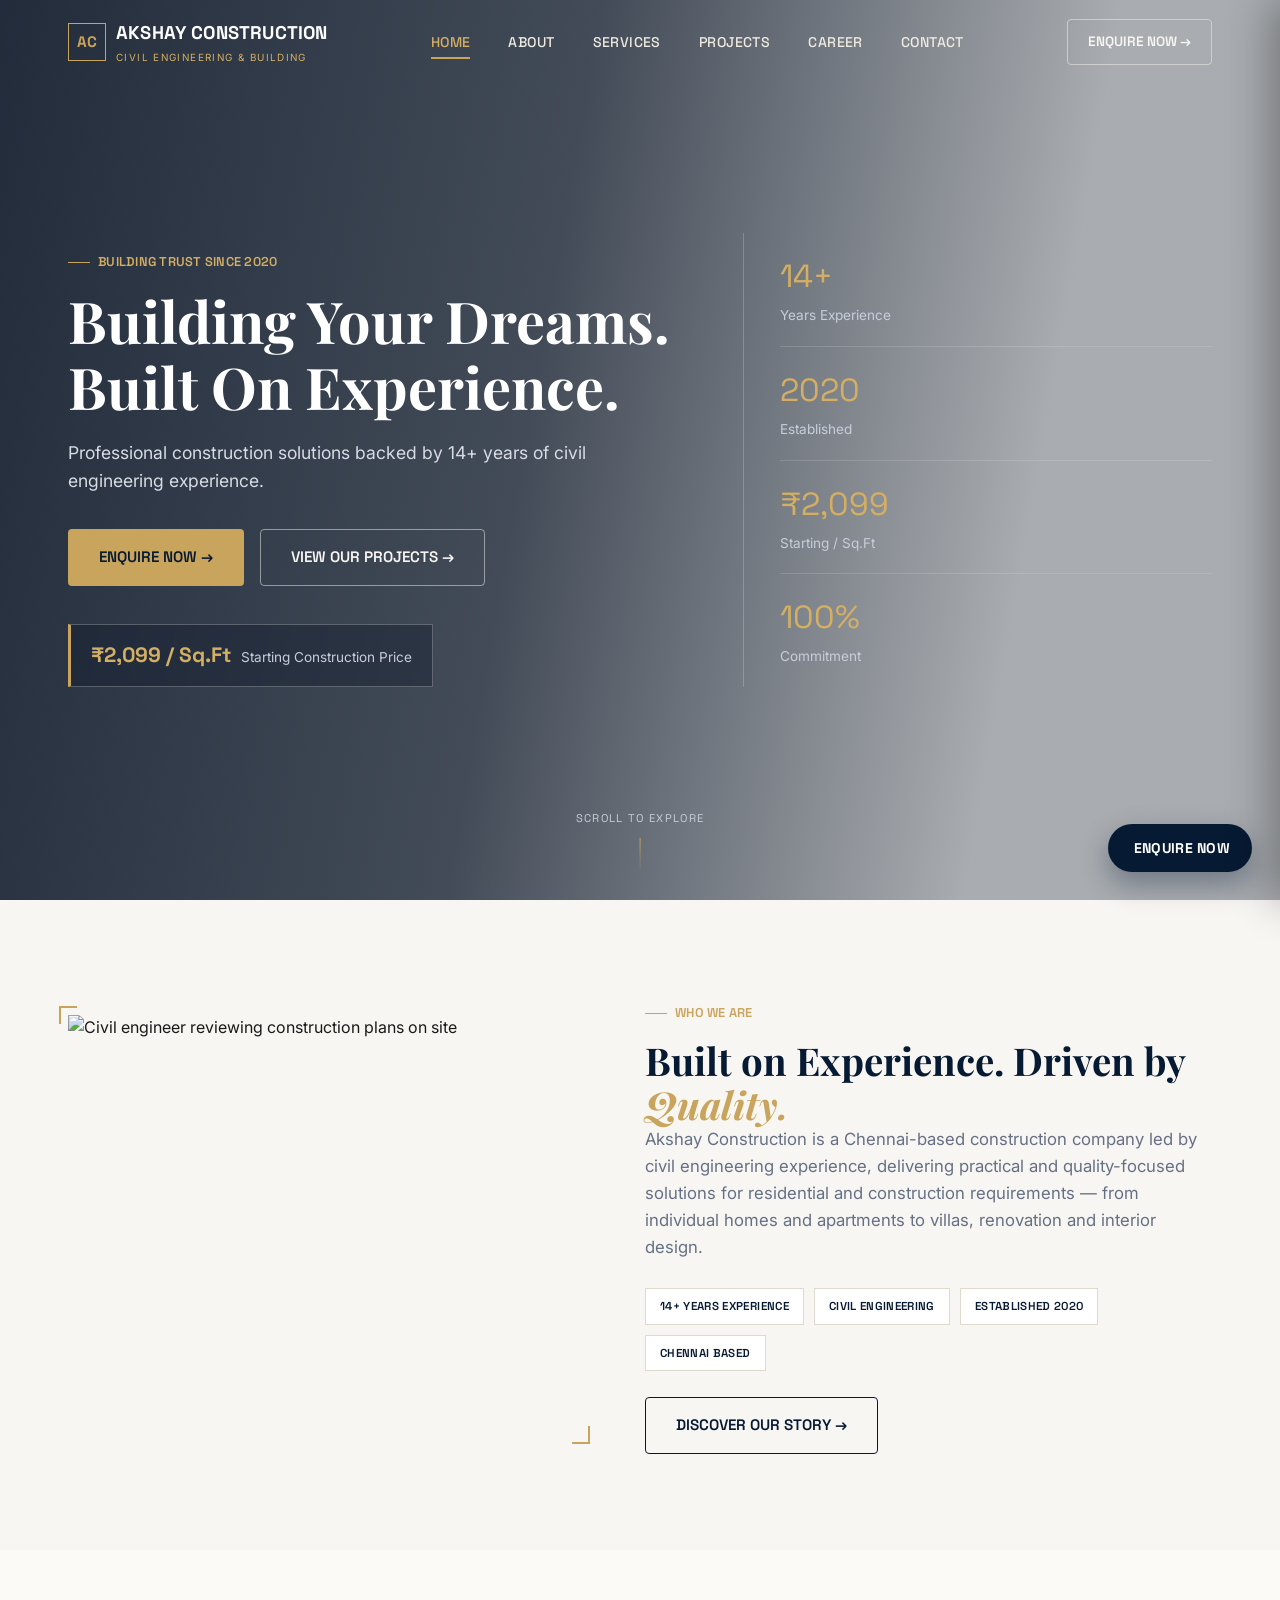
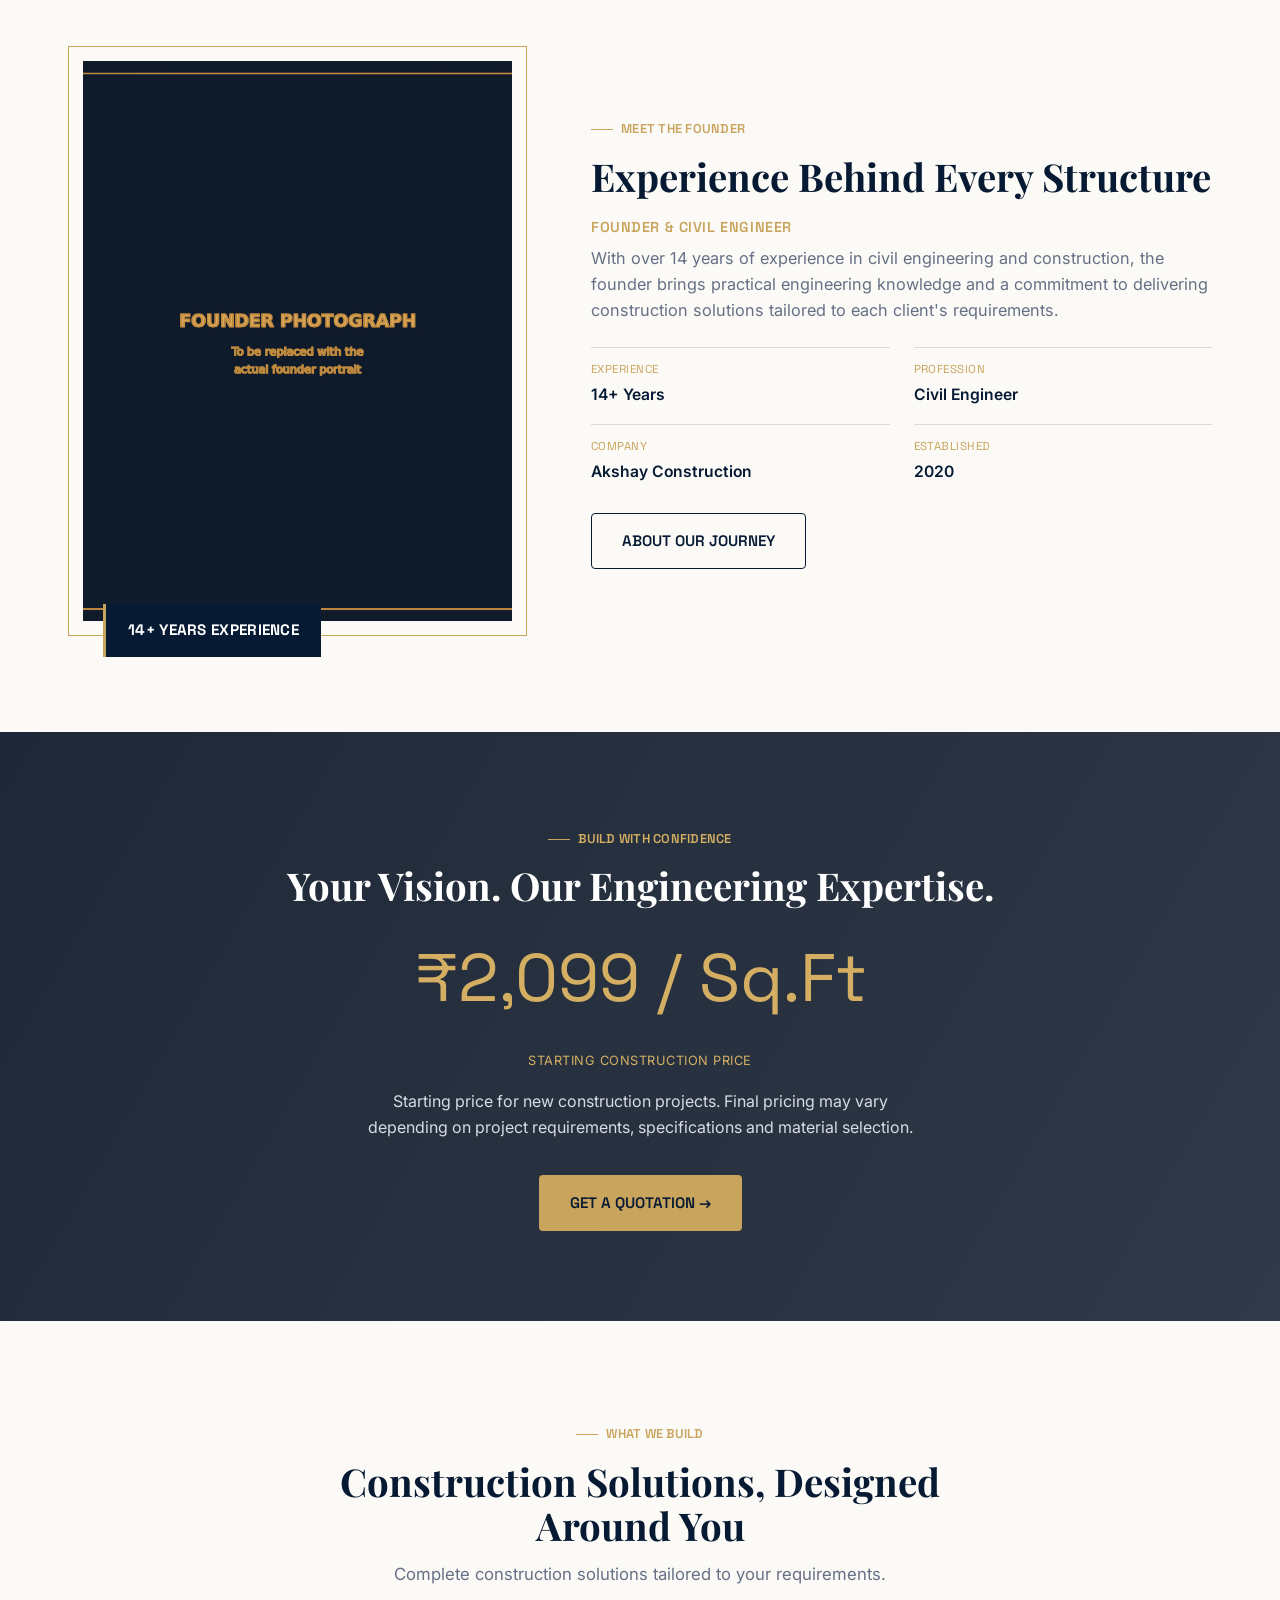
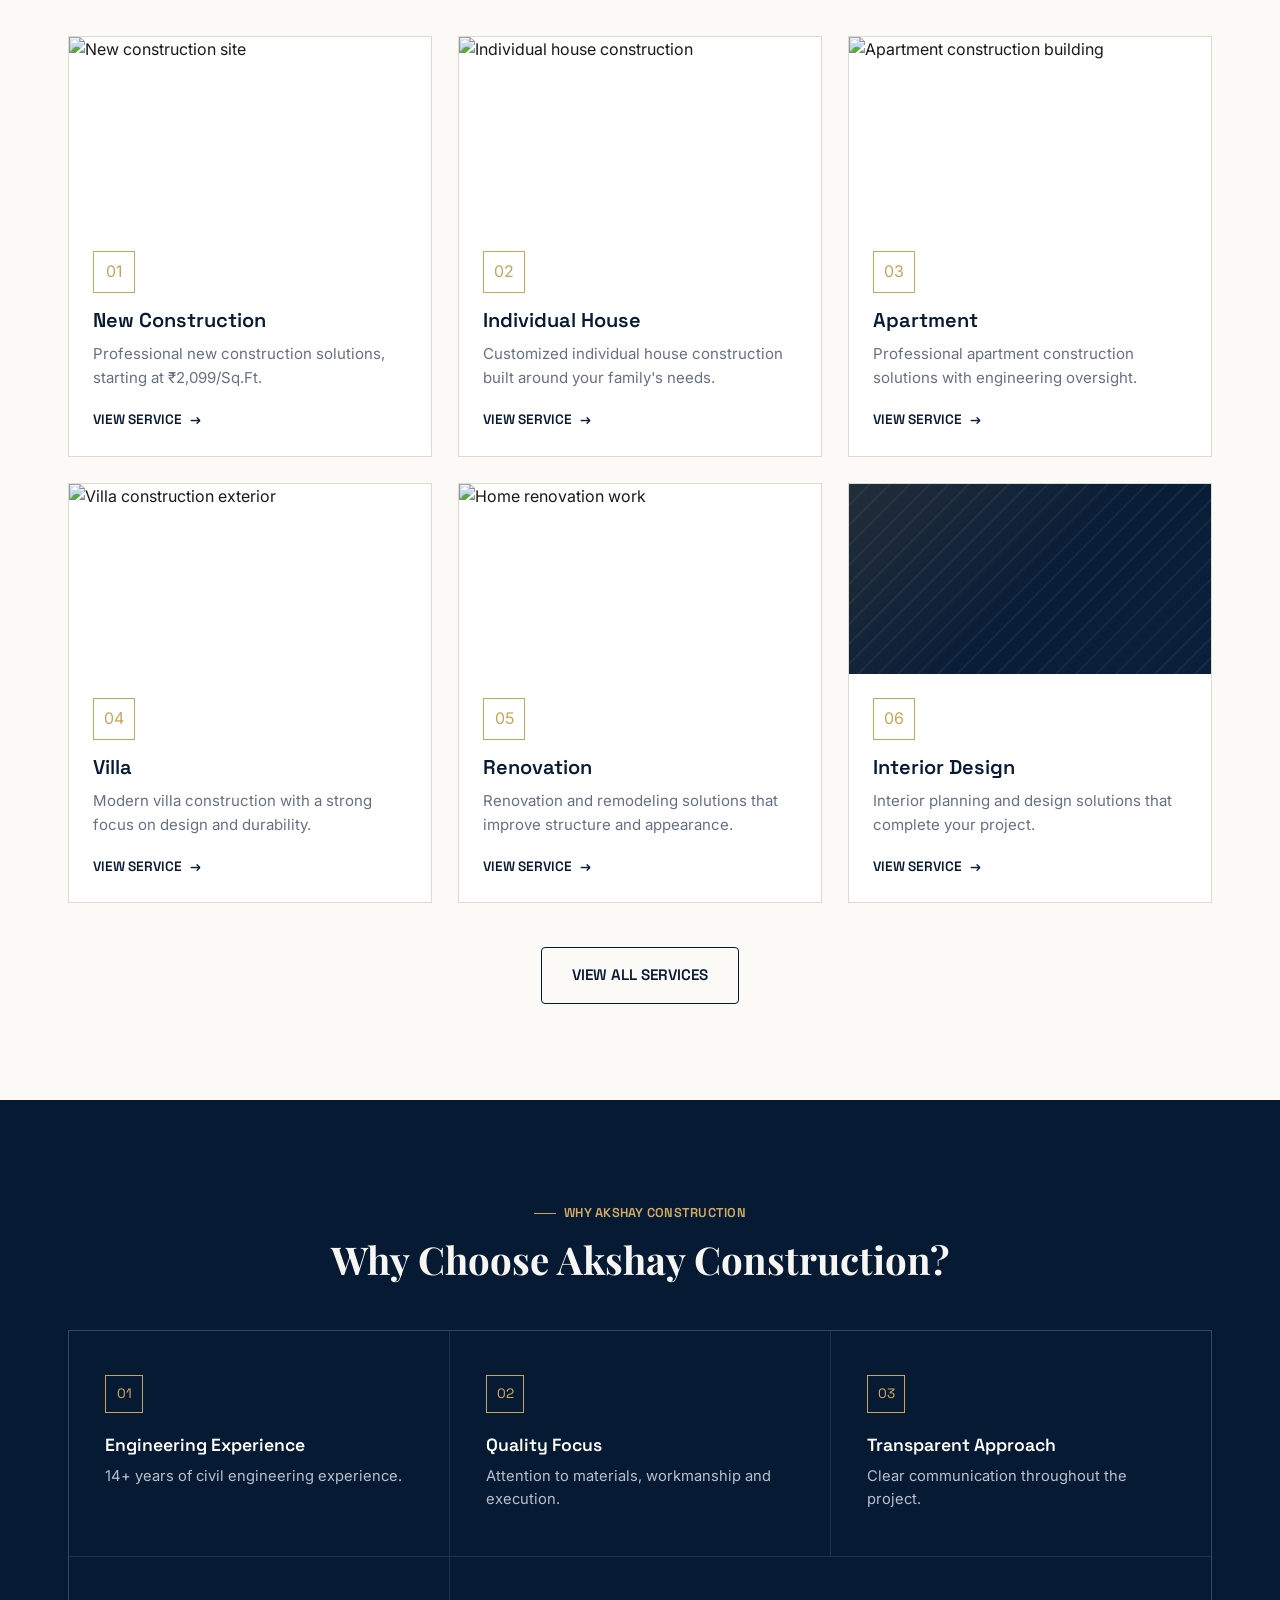
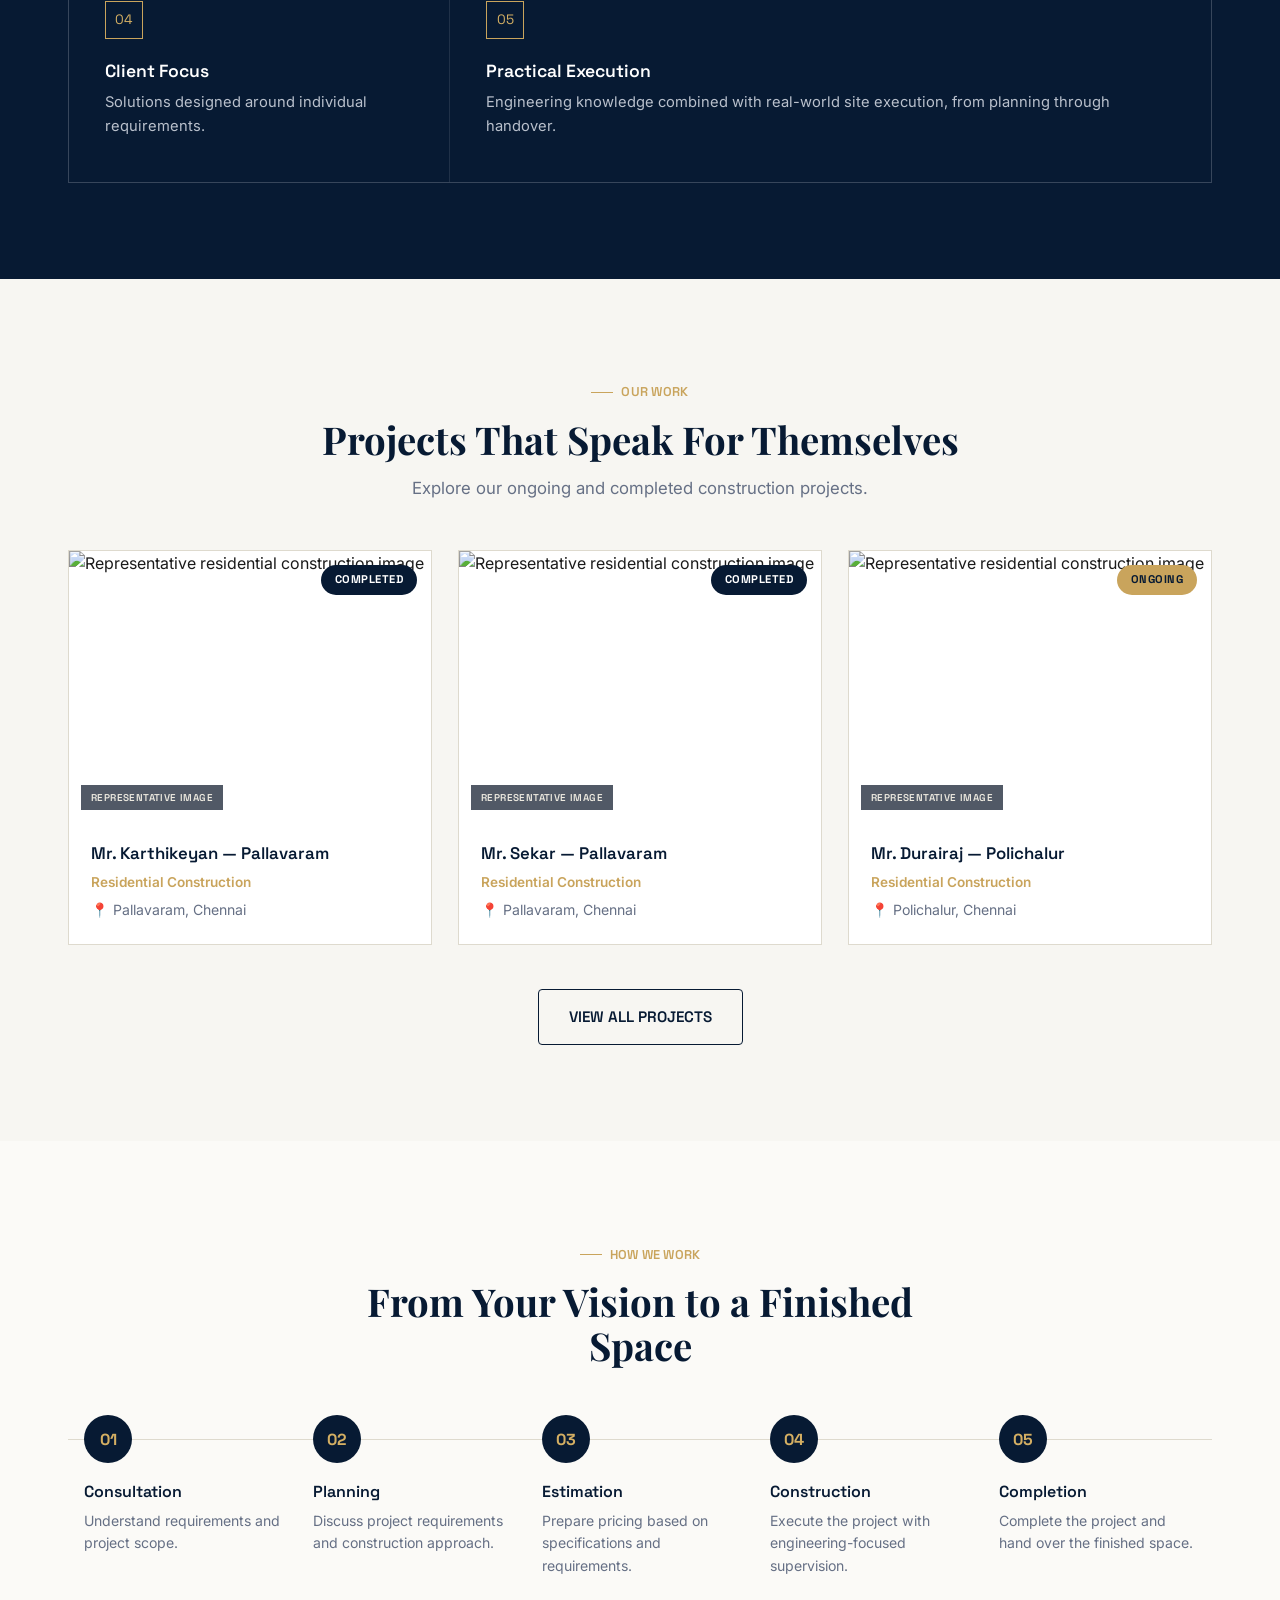
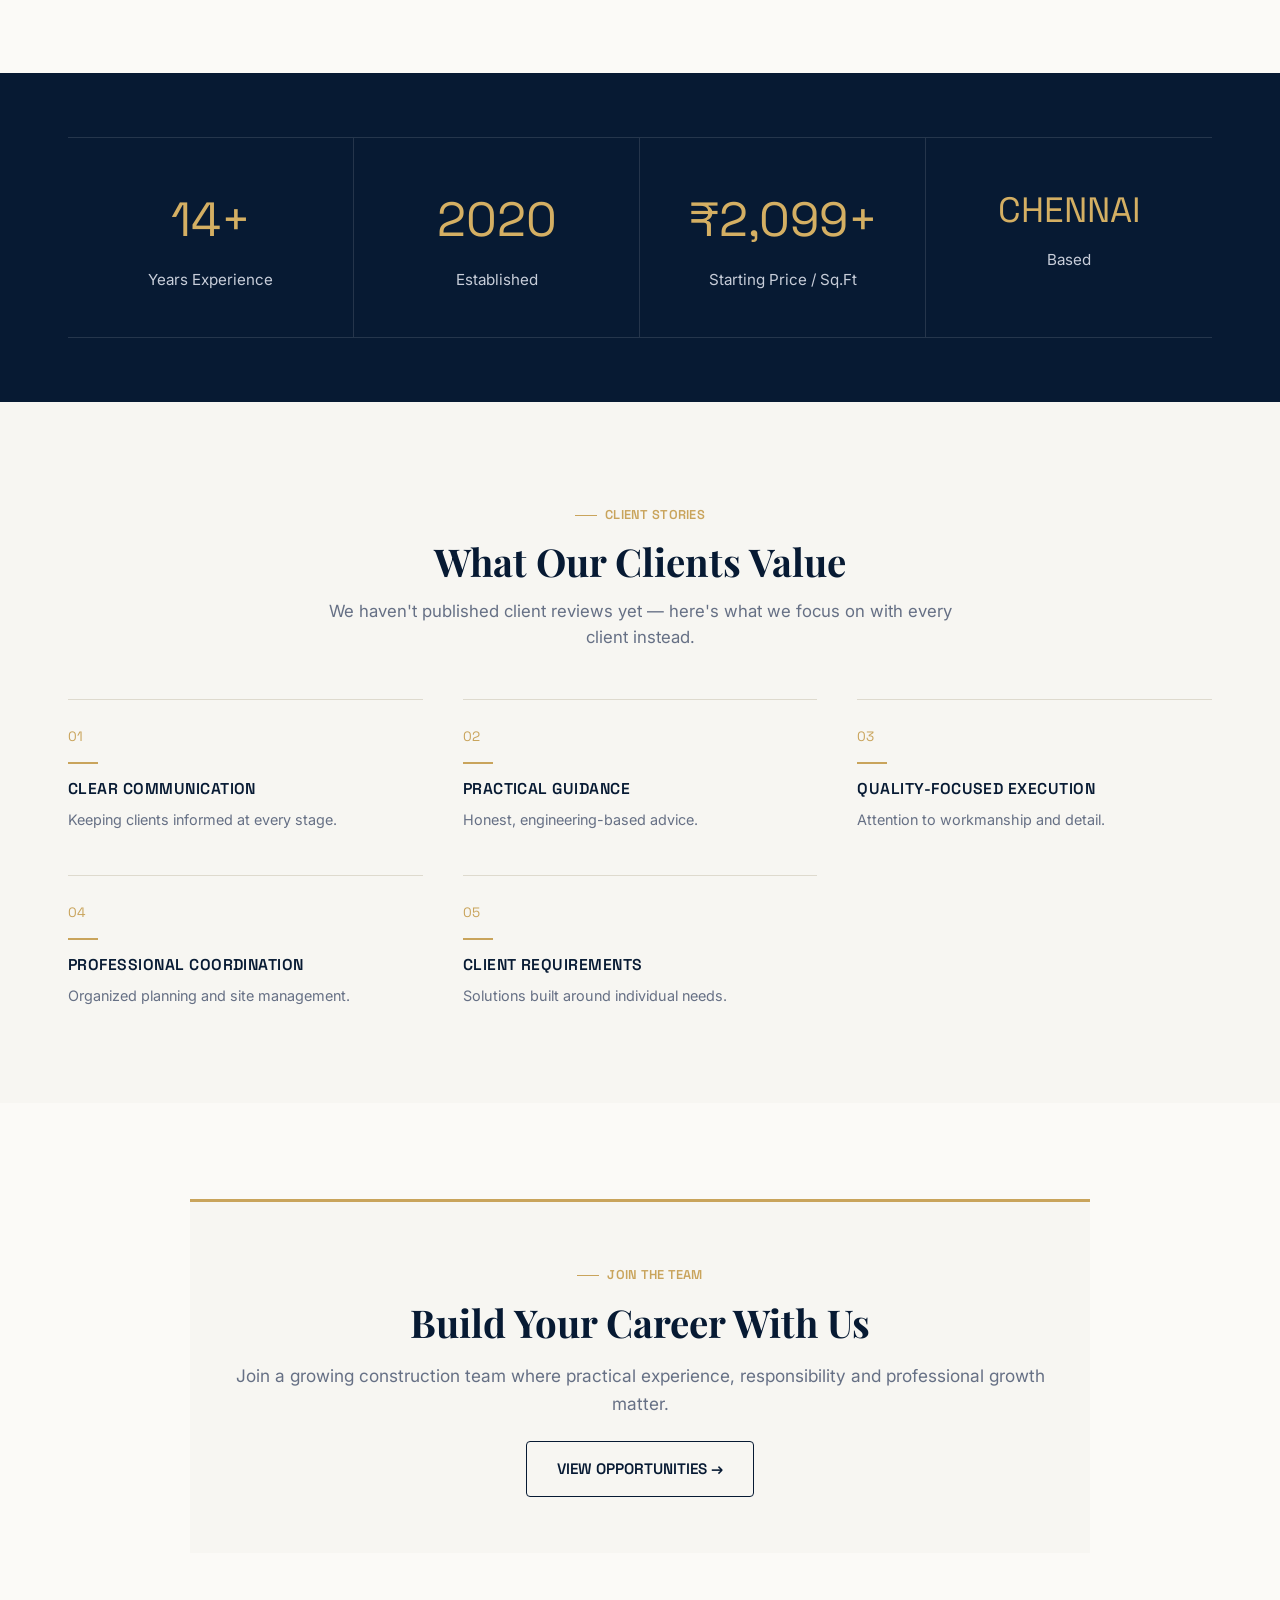
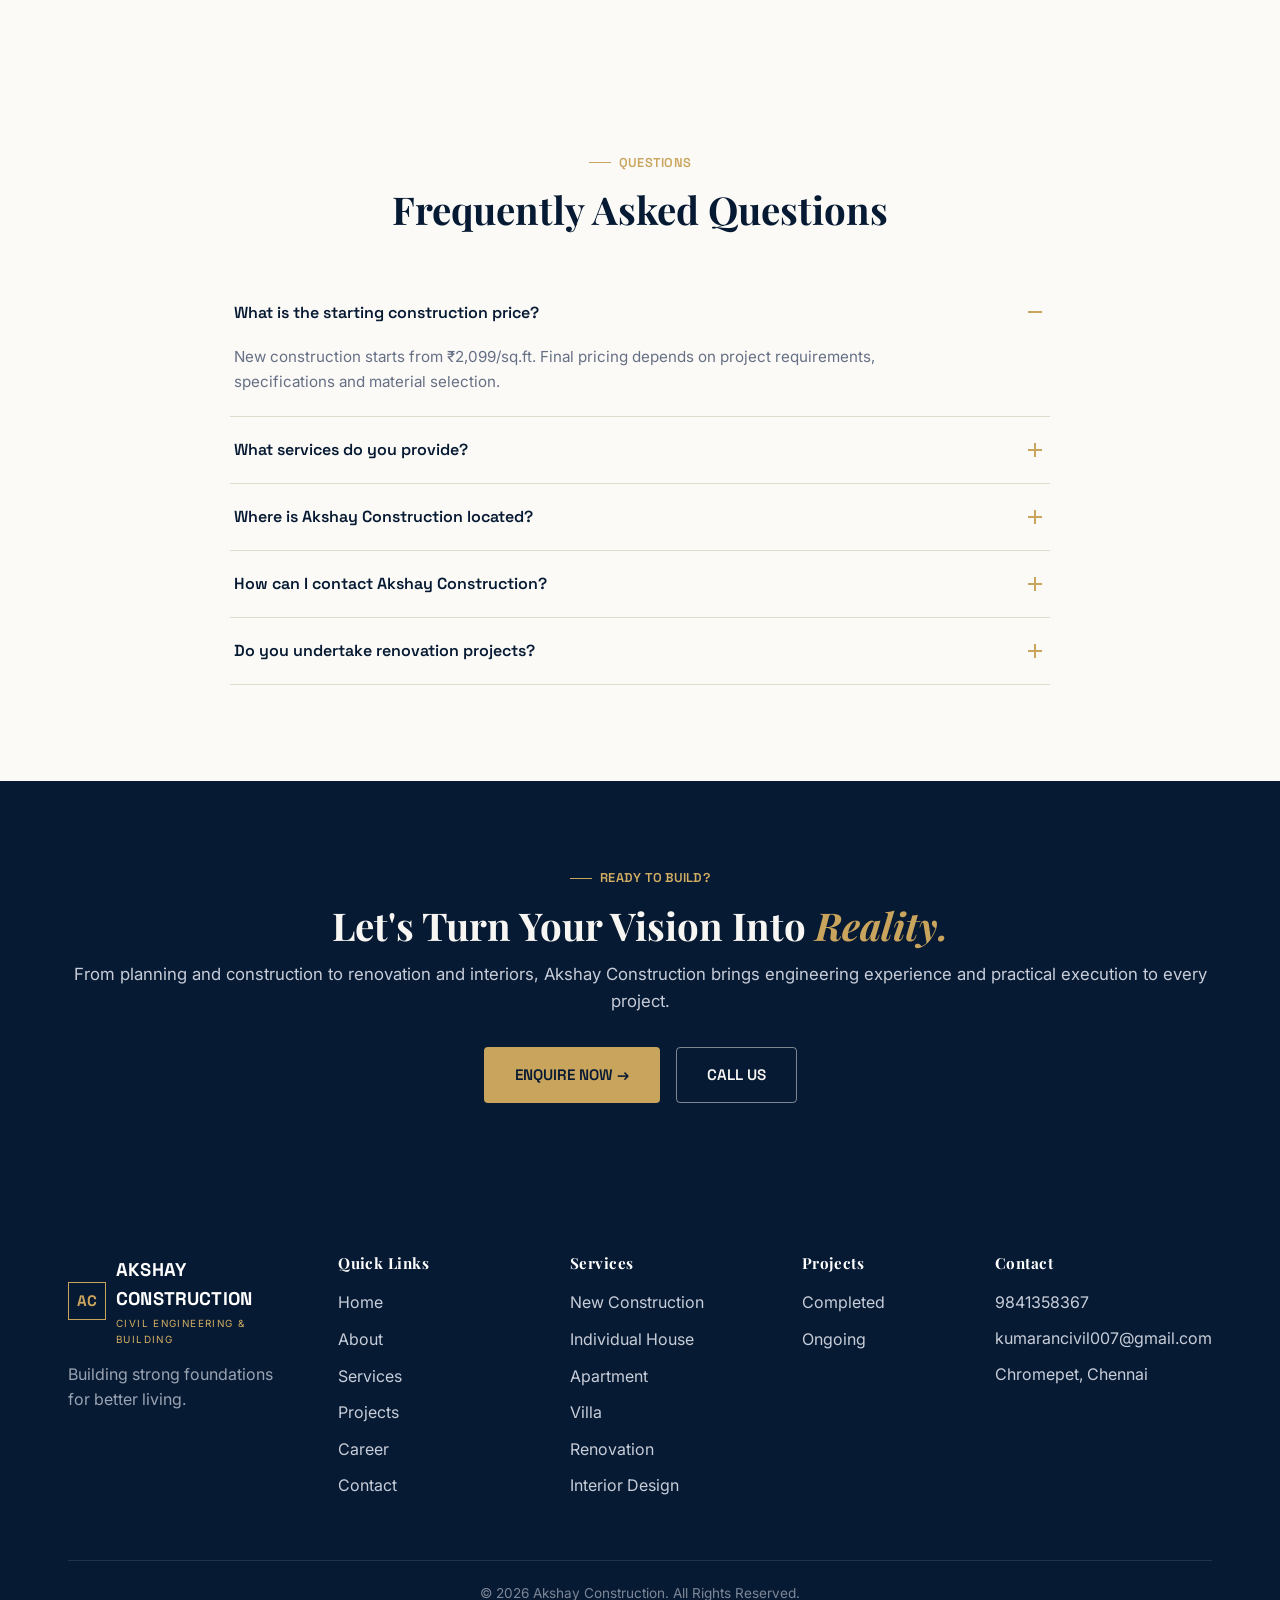
==== index.html @ 4ea500bb "Update fixed website" ====
<!DOCTYPE html>
<html lang="en">
<head>
<meta charset="UTF-8">
<meta name="viewport" content="width=device-width, initial-scale=1.0">
<title>Akshay Construction | House Construction &amp; Civil Contractor in Chennai</title>
<meta name="description" content="Akshay Construction is a Chennai-based civil construction company offering new construction, individual houses, apartments, villas, renovation and interior design services with 14+ years of civil engineering experience.">
<link rel="canonical" href="https://www.akshayconstruction.in/">

<meta property="og:type" content="website">
<meta property="og:title" content="Akshay Construction | House Construction & Civil Contractor in Chennai">
<meta property="og:description" content="Chennai-based civil construction company with 14+ years of civil engineering experience. New construction, renovation, villas, apartments &amp; interior design.">
<meta property="og:image" content="assets/images/home/hero.jpg">
<meta property="og:url" content="https://www.akshayconstruction.in/">
<meta name="twitter:card" content="summary_large_image">
<meta name="twitter:title" content="Akshay Construction | Civil Contractor in Chennai">
<meta name="twitter:description" content="New construction, individual houses, apartments, villas, renovation &amp; interior design in Chennai. 14+ years of civil engineering experience.">

<link rel="icon" href="data:,">
<link rel="stylesheet" href="css/global.css">
<link rel="stylesheet" href="css/home.css">

<script type="application/ld+json">
{
  "@context": "https://schema.org",
  "@type": "GeneralContractor",
  "name": "Akshay Construction",
  "image": "assets/images/home/hero.jpg",
  "telephone": "+919841358367",
  "email": "kumarancivil007@gmail.com",
  "foundingDate": "2020",
  "address": {
    "@type": "PostalAddress",
    "streetAddress": "No. 7/18, Periyar Nagar 2nd Cross Street A, Kumarapuram",
    "addressLocality": "Chromepet, Chennai",
    "postalCode": "600044",
    "addressRegion": "Tamil Nadu",
    "addressCountry": "IN"
  },
  "areaServed": "Chennai, Tamil Nadu",
  "priceRange": "₹2,099/Sq.Ft onwards"
}
</script>
<script type="application/ld+json">
{
  "@context": "https://schema.org",
  "@type": "FAQPage",
  "mainEntity": [
    {"@type":"Question","name":"What is the starting construction price?","acceptedAnswer":{"@type":"Answer","text":"New construction starts from ₹2,099/sq.ft. Final pricing depends on project requirements, specifications and material selection."}},
    {"@type":"Question","name":"What services do you provide?","acceptedAnswer":{"@type":"Answer","text":"New construction, individual house construction, apartment construction, villa construction, renovation and interior design."}},
    {"@type":"Question","name":"Where is Akshay Construction located?","acceptedAnswer":{"@type":"Answer","text":"Akshay Construction is based in Kumarapuram, Chromepet, Chennai."}},
    {"@type":"Question","name":"How can I contact Akshay Construction?","acceptedAnswer":{"@type":"Answer","text":"You can call 9841358367, email kumarancivil007@gmail.com or contact the company through WhatsApp."}},
    {"@type":"Question","name":"Do you undertake renovation projects?","acceptedAnswer":{"@type":"Answer","text":"Yes. Renovation is one of the company's listed services."}}
  ]
}
</script>
</head>
<body class="page-home">

<!-- ================= NAVBAR ================= -->
<header class="navbar">
  <div class="container">
    <a href="index.html" class="brand">
      <span class="brand-mark">AC</span>
      <span>AKSHAY CONSTRUCTION<small>CIVIL ENGINEERING &amp; BUILDING</small></span>
    </a>
    <nav class="nav-links">
      <a href="index.html" class="active">HOME</a>
      <a href="about.html">ABOUT</a>
      <a href="services.html">SERVICES</a>
      <a href="projects.html">PROJECTS</a>
      <a href="career.html">CAREER</a>
      <a href="contact.html">CONTACT</a>
    </nav>
    <div class="nav-cta">
      <a href="contact.html" class="btn btn--outline-light btn--sm">ENQUIRE NOW &rarr;</a>
      <button class="hamburger" aria-label="Open menu"><span></span><span></span><span></span></button>
    </div>
  </div>
</header>

<div class="drawer-overlay"></div>
<aside class="mobile-drawer">
  <button class="drawer-close" aria-label="Close menu">&times;</button>
  <a href="index.html">HOME</a>
  <a href="about.html">ABOUT</a>
  <a href="services.html">SERVICES</a>
  <a href="projects.html">PROJECTS</a>
  <a href="career.html">CAREER</a>
  <a href="contact.html">CONTACT</a>
  <a href="tel:9841358367" class="btn btn--outline-light btn--block drawer-cta">CALL NOW</a>
  <a href="https://wa.me/919841358367?text=Hello%20Akshay%20Construction%2C%20I%20am%20interested%20in%20your%20construction%20services.%20I%20would%20like%20to%20know%20more%20about%20your%20services%20and%20quotation." class="btn btn--whatsapp btn--block" style="margin-top:10px;">WHATSAPP US</a>
</aside>

<!-- ================= HERO ================= -->
<section class="hero">
  <div class="container hero-grid">
    <div class="hero-copy">
      <span class="tag on-dark">BUILDING TRUST SINCE 2020</span>
      <h1>Building Your Dreams.<br>Built On Experience.</h1>
      <p class="lede">Professional construction solutions backed by 14+ years of civil engineering experience.</p>
      <div class="btn-row">
        <a href="contact.html" class="btn btn--gold">ENQUIRE NOW &rarr;</a>
        <a href="projects.html" class="btn btn--outline-light">VIEW OUR PROJECTS &rarr;</a>
      </div>
      <div class="hero-price">
        <strong>₹2,099 / Sq.Ft</strong>
        <span>Starting Construction Price</span>
      </div>
    </div>
    <div class="hero-stats">
      <div class="hero-stat"><span class="num">14+</span><span class="label">Years Experience</span></div>
      <div class="hero-stat"><span class="num">2020</span><span class="label">Established</span></div>
      <div class="hero-stat"><span class="num">₹2,099</span><span class="label">Starting / Sq.Ft</span></div>
      <div class="hero-stat"><span class="num">100%</span><span class="label">Commitment</span></div>
    </div>
  </div>
  <a href="#about-preview" class="scroll-cue" aria-label="Scroll to explore">
    <span>SCROLL TO EXPLORE</span>
    <span class="scroll-cue-line"></span>
  </a>
</section>

<!-- ================= ABOUT PREVIEW ================= -->
<section class="section section--alt" id="about-preview">
  <div class="container about-preview">
    <div class="about-preview-media tick-frame reveal">
      <img src="https://images.unsplash.com/photo-1581094794329-c8112a89af12?q=80&w=1200&auto=format&fit=crop" alt="Civil engineer reviewing construction plans on site">
    </div>
    <div class="about-preview-text reveal">
      <span class="tag">WHO WE ARE</span>
      <h2>Built on Experience. Driven by <span class="accent">Quality.</span></h2>
      <p>Akshay Construction is a Chennai-based construction company led by civil engineering experience, delivering practical and quality-focused solutions for residential and construction requirements — from individual homes and apartments to villas, renovation and interior design.</p>
      <div class="mini-highlights">
        <span>14+ YEARS EXPERIENCE</span>
        <span>CIVIL ENGINEERING</span>
        <span>ESTABLISHED 2020</span>
        <span>CHENNAI BASED</span>
      </div>
      <a href="about.html" class="btn btn--outline">DISCOVER OUR STORY &rarr;</a>
    </div>
  </div>
</section>

<!-- ================= FOUNDER ================= -->
<section class="section">
  <div class="container founder-section">
    <div class="founder-portrait-wrap reveal">
      <img src="assets/images/founder/founder.jpg" alt="Founder and Civil Engineer of Akshay Construction" loading="lazy">
      <div class="founder-badge">14+ YEARS EXPERIENCE</div>
    </div>
    <div class="founder-info reveal">
      <span class="tag">MEET THE FOUNDER</span>
      <h2>Experience Behind Every Structure</h2>
      <p class="role">FOUNDER &amp; CIVIL ENGINEER</p>
      <p class="desc">With over 14 years of experience in civil engineering and construction, the founder brings practical engineering knowledge and a commitment to delivering construction solutions tailored to each client's requirements.</p>
      <div class="founder-facts">
        <div><span class="f-label">EXPERIENCE</span><span class="f-value">14+ Years</span></div>
        <div><span class="f-label">PROFESSION</span><span class="f-value">Civil Engineer</span></div>
        <div><span class="f-label">COMPANY</span><span class="f-value">Akshay Construction</span></div>
        <div><span class="f-label">ESTABLISHED</span><span class="f-value">2020</span></div>
      </div>
      <a href="about.html" class="btn btn--outline">ABOUT OUR JOURNEY</a>
    </div>
  </div>
</section>

<!-- ================= FEATURED PRICE ================= -->
<section class="pricing-cta">
  <div class="container">
    <span class="tag on-dark" style="justify-content:center;">BUILD WITH CONFIDENCE</span>
    <h2>Your Vision. Our Engineering Expertise.</h2>
    <div class="price-big">₹2,099 / Sq.Ft</div>
    <p class="support" style="text-transform:uppercase;letter-spacing:0.04em;font-size:0.8rem;color:var(--gold-light);margin-bottom:18px;">Starting Construction Price</p>
    <p class="support">Starting price for new construction projects. Final pricing may vary depending on project requirements, specifications and material selection.</p>
    <div class="btn-row" style="justify-content:center;">
      <a href="contact.html" class="btn btn--gold">GET A QUOTATION &rarr;</a>
    </div>
  </div>
</section>

<!-- ================= SERVICES PREVIEW ================= -->
<section class="section">
  <div class="container">
    <div class="section-head center reveal">
      <span class="tag">WHAT WE BUILD</span>
      <h2>Construction Solutions, Designed Around You</h2>
      <p>Complete construction solutions tailored to your requirements.</p>
    </div>
    <div class="services-grid">
      <article class="service-card reveal">
        <div class="service-card-media"><img src="https://images.unsplash.com/photo-1503387762-592deb58ef4e?q=80&w=800&auto=format&fit=crop" alt="New construction site"></div>
        <div class="service-card-body">
          <div class="service-icon">01</div>
          <h3>New Construction</h3>
          <p>Professional new construction solutions, starting at ₹2,099/Sq.Ft.</p>
          <a href="services.html" class="service-link">VIEW SERVICE <span class="arrow">&rarr;</span></a>
        </div>
      </article>
      <article class="service-card reveal">
        <div class="service-card-media"><img src="https://images.unsplash.com/photo-1600585154340-be6161a56a0c?q=80&w=800&auto=format&fit=crop" alt="Individual house construction"></div>
        <div class="service-card-body">
          <div class="service-icon">02</div>
          <h3>Individual House</h3>
          <p>Customized individual house construction built around your family's needs.</p>
          <a href="services.html" class="service-link">VIEW SERVICE <span class="arrow">&rarr;</span></a>
        </div>
      </article>
      <article class="service-card reveal">
        <div class="service-card-media"><img src="https://images.unsplash.com/photo-1545324418-cc1a3fa10c00?q=80&w=800&auto=format&fit=crop" alt="Apartment construction building"></div>
        <div class="service-card-body">
          <div class="service-icon">03</div>
          <h3>Apartment</h3>
          <p>Professional apartment construction solutions with engineering oversight.</p>
          <a href="services.html" class="service-link">VIEW SERVICE <span class="arrow">&rarr;</span></a>
        </div>
      </article>
      <article class="service-card reveal">
        <div class="service-card-media"><img src="https://images.unsplash.com/photo-1600566753190-17f0baa2a6c3?q=80&w=800&auto=format&fit=crop" alt="Villa construction exterior"></div>
        <div class="service-card-body">
          <div class="service-icon">04</div>
          <h3>Villa</h3>
          <p>Modern villa construction with a strong focus on design and durability.</p>
          <a href="services.html" class="service-link">VIEW SERVICE <span class="arrow">&rarr;</span></a>
        </div>
      </article>
      <article class="service-card reveal">
        <div class="service-card-media"><img src="https://images.unsplash.com/photo-1600607687920-4e2a09cf159d?q=80&w=800&auto=format&fit=crop" alt="Home renovation work"></div>
        <div class="service-card-body">
          <div class="service-icon">05</div>
          <h3>Renovation</h3>
          <p>Renovation and remodeling solutions that improve structure and appearance.</p>
          <a href="services.html" class="service-link">VIEW SERVICE <span class="arrow">&rarr;</span></a>
        </div>
      </article>
      <article class="service-card reveal">
        <div class="service-card-media"><img src="https://images.unsplash.com/photo-1746517757473-7c88850e539b?q=80&w=800&auto=format&fit=crop" alt="Interior design planning" loading="lazy" onerror="this.closest('.service-card-media').classList.add('img-fallback')"></div>
        <div class="service-card-body">
          <div class="service-icon">06</div>
          <h3>Interior Design</h3>
          <p>Interior planning and design solutions that complete your project.</p>
          <a href="services.html" class="service-link">VIEW SERVICE <span class="arrow">&rarr;</span></a>
        </div>
      </article>
    </div>
    <div class="section-foot">
      <a href="services.html" class="btn btn--outline">VIEW ALL SERVICES</a>
    </div>
  </div>
</section>

<!-- ================= WHY CHOOSE US ================= -->
<section class="section section--dark">
  <div class="container">
    <div class="section-head center reveal">
      <span class="tag on-dark">WHY AKSHAY CONSTRUCTION</span>
      <h2>Why Choose Akshay Construction?</h2>
    </div>
    <div class="why-grid">
      <div class="why-card reveal"><div class="why-num">01</div><h3>Engineering Experience</h3><p>14+ years of civil engineering experience.</p></div>
      <div class="why-card reveal"><div class="why-num">02</div><h3>Quality Focus</h3><p>Attention to materials, workmanship and execution.</p></div>
      <div class="why-card reveal"><div class="why-num">03</div><h3>Transparent Approach</h3><p>Clear communication throughout the project.</p></div>
      <div class="why-card reveal"><div class="why-num">04</div><h3>Client Focus</h3><p>Solutions designed around individual requirements.</p></div>
      <div class="why-card why-card--wide reveal"><div class="why-num">05</div><h3>Practical Execution</h3><p>Engineering knowledge combined with real-world site execution, from planning through handover.</p></div>
    </div>
  </div>
</section>

<!-- ================= PROJECTS PREVIEW ================= -->
<section class="section section--alt">
  <div class="container">
    <div class="section-head center reveal">
      <span class="tag">OUR WORK</span>
      <h2>Projects That Speak For Themselves</h2>
      <p>Explore our ongoing and completed construction projects.</p>
    </div>
    <div class="projects-preview-grid">
      <article class="project-card reveal">
        <div class="project-card-media">
          <img src="https://images.unsplash.com/photo-1600585154526-990dced4db0d?q=80&w=900&auto=format&fit=crop" alt="Representative residential construction image">
          <span class="img-note">REPRESENTATIVE IMAGE</span>
          <span class="badge badge--completed">COMPLETED</span>
        </div>
        <div class="project-card-body">
          <h3>Mr. Karthikeyan — Pallavaram</h3>
          <p class="project-category">Residential Construction</p>
          <p class="project-location">📍 Pallavaram, Chennai</p>
        </div>
      </article>
      <article class="project-card reveal">
        <div class="project-card-media">
          <img src="https://images.unsplash.com/photo-1570129477492-45c003edd2be?q=80&w=900&auto=format&fit=crop" alt="Representative residential construction image">
          <span class="img-note">REPRESENTATIVE IMAGE</span>
          <span class="badge badge--completed">COMPLETED</span>
        </div>
        <div class="project-card-body">
          <h3>Mr. Sekar — Pallavaram</h3>
          <p class="project-category">Residential Construction</p>
          <p class="project-location">📍 Pallavaram, Chennai</p>
        </div>
      </article>
      <article class="project-card reveal">
        <div class="project-card-media">
          <img src="https://images.unsplash.com/photo-1541976590-713941681591?q=80&w=900&auto=format&fit=crop" alt="Representative residential construction image">
          <span class="img-note">REPRESENTATIVE IMAGE</span>
          <span class="badge badge--ongoing">ONGOING</span>
        </div>
        <div class="project-card-body">
          <h3>Mr. Durairaj — Polichalur</h3>
          <p class="project-category">Residential Construction</p>
          <p class="project-location">📍 Polichalur, Chennai</p>
        </div>
      </article>
    </div>
    <div class="section-foot">
      <a href="projects.html" class="btn btn--outline">VIEW ALL PROJECTS</a>
    </div>
  </div>
</section>

<!-- ================= PROCESS ================= -->
<section class="section">
  <div class="container">
    <div class="section-head center reveal">
      <span class="tag">HOW WE WORK</span>
      <h2>From Your Vision to a Finished Space</h2>
    </div>
    <div class="process-track">
      <div class="process-step reveal"><div class="process-num">01</div><h3>Consultation</h3><p>Understand requirements and project scope.</p></div>
      <div class="process-step reveal"><div class="process-num">02</div><h3>Planning</h3><p>Discuss project requirements and construction approach.</p></div>
      <div class="process-step reveal"><div class="process-num">03</div><h3>Estimation</h3><p>Prepare pricing based on specifications and requirements.</p></div>
      <div class="process-step reveal"><div class="process-num">04</div><h3>Construction</h3><p>Execute the project with engineering-focused supervision.</p></div>
      <div class="process-step reveal"><div class="process-num">05</div><h3>Completion</h3><p>Complete the project and hand over the finished space.</p></div>
    </div>
  </div>
</section>

<!-- ================= STATISTICS ================= -->
<section class="section--tight section--dark">
  <div class="container">
    <div class="experience-strip">
      <div class="experience-item reveal"><span class="num" data-counter="14+">0</span><span class="label">Years Experience</span></div>
      <div class="experience-item reveal"><span class="num" data-counter="2020">0</span><span class="label">Established</span></div>
      <div class="experience-item reveal"><span class="num" data-counter="₹2,099+">₹0</span><span class="label">Starting Price / Sq.Ft</span></div>
      <div class="experience-item reveal"><span class="num" style="font-size:clamp(1.6rem,3vw,2.2rem);">CHENNAI</span><span class="label">Based</span></div>
    </div>
  </div>
</section>

<!-- ================= CLIENT STORIES / VALUES ================= -->
<section class="section section--alt">
  <div class="container">
    <div class="section-head center reveal">
      <span class="tag">CLIENT STORIES</span>
      <h2>What Our Clients Value</h2>
      <p>We haven't published client reviews yet — here's what we focus on with every client instead.</p>
    </div>
    <div class="values-grid">
      <div class="value-card reveal"><span class="value-num">01</span><span class="value-line"></span><h3>Clear Communication</h3><p>Keeping clients informed at every stage.</p></div>
      <div class="value-card reveal"><span class="value-num">02</span><span class="value-line"></span><h3>Practical Guidance</h3><p>Honest, engineering-based advice.</p></div>
      <div class="value-card reveal"><span class="value-num">03</span><span class="value-line"></span><h3>Quality-Focused Execution</h3><p>Attention to workmanship and detail.</p></div>
      <div class="value-card reveal"><span class="value-num">04</span><span class="value-line"></span><h3>Professional Coordination</h3><p>Organized planning and site management.</p></div>
      <div class="value-card reveal"><span class="value-num">05</span><span class="value-line"></span><h3>Client Requirements</h3><p>Solutions built around individual needs.</p></div>
    </div>
  </div>
</section>

<!-- ================= CAREER PREVIEW ================= -->
<section class="section">
  <div class="container">
    <div class="commitment-box reveal" style="max-width:900px;">
      <span class="tag" style="justify-content:center;">JOIN THE TEAM</span>
      <h2>Build Your Career With Us</h2>
      <p>Join a growing construction team where practical experience, responsibility and professional growth matter.</p>
      <div class="btn-row" style="justify-content:center;margin-top:24px;">
        <a href="career.html" class="btn btn--outline">VIEW OPPORTUNITIES &rarr;</a>
      </div>
    </div>
  </div>
</section>

<!-- ================= FAQ ================= -->
<section class="section">
  <div class="container">
    <div class="section-head center reveal">
      <span class="tag">QUESTIONS</span>
      <h2>Frequently Asked Questions</h2>
    </div>
    <div class="faq-list reveal">
      <div class="accordion-item is-open">
        <button class="accordion-trigger">What is the starting construction price?<span class="plus"></span></button>
        <div class="accordion-panel"><p>New construction starts from ₹2,099/sq.ft. Final pricing depends on project requirements, specifications and material selection.</p></div>
      </div>
      <div class="accordion-item">
        <button class="accordion-trigger">What services do you provide?<span class="plus"></span></button>
        <div class="accordion-panel"><p>New construction, individual house construction, apartment construction, villa construction, renovation and interior design.</p></div>
      </div>
      <div class="accordion-item">
        <button class="accordion-trigger">Where is Akshay Construction located?<span class="plus"></span></button>
        <div class="accordion-panel"><p>Akshay Construction is based in Kumarapuram, Chromepet, Chennai.</p></div>
      </div>
      <div class="accordion-item">
        <button class="accordion-trigger">How can I contact Akshay Construction?<span class="plus"></span></button>
        <div class="accordion-panel"><p>You can call 9841358367, email kumarancivil007@gmail.com or contact the company through WhatsApp.</p></div>
      </div>
      <div class="accordion-item">
        <button class="accordion-trigger">Do you undertake renovation projects?<span class="plus"></span></button>
        <div class="accordion-panel"><p>Yes. Renovation is one of the company's listed services.</p></div>
      </div>
    </div>
  </div>
</section>

<!-- ================= FINAL CTA ================= -->
<section class="final-cta section--dark">
  <div class="container">
    <span class="tag on-dark" style="justify-content:center;">READY TO BUILD?</span>
    <h2 class="reveal">Let's Turn Your Vision Into <span class="accent">Reality.</span></h2>
    <p class="reveal">From planning and construction to renovation and interiors, Akshay Construction brings engineering experience and practical execution to every project.</p>
    <div class="btn-row reveal" style="justify-content:center;">
      <a href="contact.html" class="btn btn--gold">ENQUIRE NOW &rarr;</a>
      <a href="tel:9841358367" class="btn btn--outline-light">CALL US</a>
    </div>
  </div>
</section>

<!-- ================= FOOTER ================= -->
<footer class="site-footer">
  <div class="container">
    <div class="footer-grid footer-grid--5">
      <div class="footer-brand">
        <div class="brand"><span class="brand-mark">AC</span><span>AKSHAY CONSTRUCTION<small>CIVIL ENGINEERING &amp; BUILDING</small></span></div>
        <p>Building strong foundations for better living.</p>
      </div>
      <div class="footer-col">
        <h4>Quick Links</h4>
        <ul>
          <li><a href="index.html">Home</a></li>
          <li><a href="about.html">About</a></li>
          <li><a href="services.html">Services</a></li>
          <li><a href="projects.html">Projects</a></li>
          <li><a href="career.html">Career</a></li>
          <li><a href="contact.html">Contact</a></li>
        </ul>
      </div>
      <div class="footer-col">
        <h4>Services</h4>
        <ul>
          <li><a href="services.html">New Construction</a></li>
          <li><a href="services.html">Individual House</a></li>
          <li><a href="services.html">Apartment</a></li>
          <li><a href="services.html">Villa</a></li>
          <li><a href="services.html">Renovation</a></li>
          <li><a href="services.html">Interior Design</a></li>
        </ul>
      </div>
      <div class="footer-col">
        <h4>Projects</h4>
        <ul>
          <li><a href="projects.html?filter=completed">Completed</a></li>
          <li><a href="projects.html?filter=ongoing">Ongoing</a></li>
        </ul>
      </div>
      <div class="footer-col">
        <h4>Contact</h4>
        <p><a href="tel:9841358367">9841358367</a></p>
        <p><a href="mailto:kumarancivil007@gmail.com">kumarancivil007@gmail.com</a></p>
        <p>Chromepet, Chennai</p>
      </div>
    </div>
    <div class="footer-bottom">&copy; 2026 Akshay Construction. All Rights Reserved.</div>
  </div>
</footer>

<!-- ================= FLOATING WIDGET ================= -->
<div class="floating-widget" id="floatingWidget">
  <div class="fw-options" id="fwOptions">
    <a class="fw-btn fw-whatsapp" href="https://wa.me/919841358367?text=Hello%20Akshay%20Construction%2C%20I%20am%20interested%20in%20your%20construction%20services.%20I%20would%20like%20to%20know%20more%20about%20your%20services%20and%20quotation." aria-label="Chat on WhatsApp">
      <svg class="fw-icon" viewBox="0 0 24 24" fill="currentColor"><path d="M12 2C6.48 2 2 6.48 2 12c0 1.85.5 3.58 1.36 5.07L2 22l5.08-1.33A9.94 9.94 0 0012 22c5.52 0 10-4.48 10-10S17.52 2 12 2zm0 18c-1.6 0-3.1-.42-4.4-1.16l-.31-.18-3.12.82.83-3.04-.2-.32A7.94 7.94 0 014 12c0-4.41 3.59-8 8-8s8 3.59 8 8-3.59 8-8 8zm4.4-5.98c-.24-.12-1.43-.7-1.65-.78-.22-.08-.38-.12-.54.12-.16.24-.62.78-.76.94-.14.16-.28.18-.52.06-.24-.12-1.02-.38-1.94-1.2-.72-.64-1.2-1.43-1.34-1.67-.14-.24-.02-.37.1-.49.11-.11.24-.28.36-.42.12-.14.16-.24.24-.4.08-.16.04-.3-.02-.42-.06-.12-.54-1.3-.74-1.78-.2-.47-.4-.4-.54-.41h-.46c-.16 0-.42.06-.64.3-.22.24-.84.82-.84 2s.86 2.32.98 2.48c.12.16 1.7 2.6 4.12 3.64.58.25 1.03.4 1.38.51.58.18 1.11.16 1.53.1.47-.07 1.43-.58 1.63-1.15.2-.57.2-1.06.14-1.15-.06-.1-.22-.16-.46-.28z"/></svg>
      <span class="fw-label">WhatsApp</span>
    </a>
    <a class="fw-btn fw-call" href="tel:9841358367" aria-label="Call Akshay Construction">
      <svg class="fw-icon" viewBox="0 0 24 24" fill="currentColor"><path d="M6.6 10.8c1.4 2.8 3.8 5.1 6.6 6.6l2.2-2.2c.3-.3.7-.4 1-.2 1.1.4 2.3.6 3.6.6.6 0 1 .4 1 1V20c0 .6-.4 1-1 1C10.6 21 3 13.4 3 4c0-.6.4-1 1-1h3.5c.6 0 1 .4 1 1 0 1.2.2 2.5.6 3.6.1.4 0 .8-.2 1l-2.3 2.2z"/></svg>
      <span class="fw-label">Call</span>
    </a>
    <a class="fw-btn fw-email" href="mailto:kumarancivil007@gmail.com" aria-label="Email Akshay Construction">
      <svg class="fw-icon" viewBox="0 0 24 24" fill="currentColor"><path d="M20 4H4c-1.1 0-2 .9-2 2v12c0 1.1.9 2 2 2h16c1.1 0 2-.9 2-2V6c0-1.1-.9-2-2-2zm0 4-8 5-8-5V6l8 5 8-5v2z"/></svg>
      <span class="fw-label">Email</span>
    </a>
  </div>
  <button class="fw-main" id="fwToggle" aria-expanded="false" aria-controls="fwOptions">
    <svg class="fw-icon fw-icon-plus" viewBox="0 0 24 24" fill="currentColor"><path d="M11 4h2v7h7v2h-7v7h-2v-7H4v-2h7z"/></svg>
    <span class="fw-label">ENQUIRE NOW</span>
  </button>
</div>

<script src="js/global.js"></script>
</body>
</html>
---- css/global.css ----
/* =========================================================
   AKSHAY CONSTRUCTION — GLOBAL DESIGN SYSTEM
   Design language: engineering drawing / site-plan vernacular.
   Thin rule lines, corner ticks, coordinate-style tags —
   drawn from the world of civil engineering drafting rather
   than generic template chrome.
   ========================================================= */

@import url('https://fonts.googleapis.com/css2?family=Playfair+Display:ital,wght@0,600;0,700;1,600;1,700&family=Space+Grotesk:wght@400;500;600;700&family=Inter:wght@400;500;600;700&display=swap');

:root{
  /* ---- Color tokens ---- */
  --navy-900:#071A33;
  --navy-800:#0B1F3A;
  --navy-700:#132B4E;
  --off-white:#F7F6F2;
  --paper:#FBFAF7;
  --gray-200:#E7E4DC;
  --gray-400:#C3BFB4;
  --ink:#1A1A1A;
  --ink-soft:#667085;
  --gold:#C9A45C;
  --gold-light:#D4AF63;
  --line:#DEDACE;
  --success:#3E7A4E;

  /* ---- Type ---- */
  --font-display:'Playfair Display', 'Space Grotesk', serif;
  --font-head:'Space Grotesk', 'Inter', sans-serif;
  --font-body:'Inter', sans-serif;

  /* ---- Layout ---- */
  --container:1200px;
  --radius-s:4px;
  --radius-m:8px;
  --nav-h:84px;
}

*,*::before,*::after{ box-sizing:border-box; }
html{ scroll-behavior:smooth; }

body{
  margin:0;
  font-family:var(--font-body);
  color:var(--ink);
  background:var(--paper);
  line-height:1.6;
  -webkit-font-smoothing:antialiased;
}

img{ max-width:100%; display:block; }
a{ color:inherit; text-decoration:none; }
ul{ list-style:none; margin:0; padding:0; }
button{ font-family:inherit; cursor:pointer; }
input,textarea,select{ font-family:inherit; font-size:1rem; }

.container{
  width:100%;
  max-width:var(--container);
  margin:0 auto;
  padding:0 28px;
}

h1,h2,h3,h4{
  font-family:var(--font-display);
  color:var(--navy-900);
  line-height:1.15;
  margin:0;
  font-weight:700;
}

h1{ font-size:clamp(2.2rem,4.6vw,3.6rem); }
h2{ font-size:clamp(1.7rem,3vw,2.4rem); }
h3{ font-size:1.25rem; font-family:var(--font-head); font-weight:600; }

p{ margin:0; }

.accent{
  font-style:italic;
  color:var(--gold);
}

@media (prefers-reduced-motion: reduce){
  *{ animation:none !important; transition:none !important; scroll-behavior:auto !important; }
}

/* ---------------------------------------------------------
   Structural device: measurement tag (coordinate-plan style)
   used instead of a generic tracked-out ALL-CAPS eyebrow bar.
   --------------------------------------------------------- */
.tag{
  display:inline-flex;
  align-items:center;
  gap:8px;
  font-family:var(--font-head);
  font-size:0.8rem;
  letter-spacing:0.02em;
  color:var(--gold);
  font-weight:600;
  margin-bottom:14px;
}
.tag::before{
  content:'';
  width:22px;
  height:1px;
  background:var(--gold);
  display:inline-block;
}
.tag.on-dark{ color:var(--gold-light); }

.section{ padding:96px 0; }
.section--tight{ padding:64px 0; }
.section--dark{ background:var(--navy-900); color:var(--off-white); }
.section--dark h2, .section--dark h3{ color:var(--off-white); }
.section--alt{ background:var(--off-white); }

/* Mobile spacing audit: content sections use generous desktop padding
   (90-96px) that reads as excessive on small screens. Scale it down
   consistently instead of relying on the desktop rhythm everywhere. */
@media (max-width: 767px){
  .section{ padding:56px 0; }
  .section--tight{ padding:40px 0; }
  .section-head{ margin-bottom:32px; }
  .page-hero{ padding:calc(var(--nav-h) + 40px) 0 44px; }
  .pricing-cta{ padding:56px 0; }
  .final-cta{ padding:52px 0; }
}

.section-head{
  max-width:640px;
  margin-bottom:48px;
}
.section-head.center{
  margin-left:auto;
  margin-right:auto;
  text-align:center;
}
.section-head p{
  color:var(--ink-soft);
  margin-top:14px;
  font-size:1.05rem;
}
.section--dark .section-head p{ color:#C7CDD9; }

/* ---------------------------------------------------------
   Buttons
   --------------------------------------------------------- */
.btn{
  display:inline-flex;
  align-items:center;
  justify-content:center;
  gap:10px;
  padding:15px 30px;
  font-family:var(--font-head);
  font-weight:600;
  font-size:0.95rem;
  border-radius:var(--radius-s);
  border:1px solid transparent;
  transition:transform .25s ease, background .25s ease, color .25s ease, border-color .25s ease;
  white-space:nowrap;
}
.btn:active{ transform:translateY(1px); }

.btn--gold{
  background:var(--gold);
  color:var(--navy-900);
}
.btn--gold:hover{ background:var(--gold-light); }

.btn--outline{
  background:transparent;
  color:var(--navy-900);
  border-color:var(--navy-900);
}
.btn--outline:hover{ background:var(--navy-900); color:var(--off-white); }

.btn--outline-light{
  background:transparent;
  color:var(--off-white);
  border-color:rgba(246,243,236,0.5);
}
.btn--outline-light:hover{ background:var(--off-white); color:var(--navy-900); border-color:var(--off-white); }

.btn--whatsapp{
  background:#2CA24C;
  color:#fff;
}
.btn--whatsapp:hover{ background:#268F42; }

.btn--sm{ padding:11px 20px; font-size:0.85rem; }
.btn--block{ width:100%; }

.btn-row{
  display:flex;
  flex-wrap:wrap;
  gap:16px;
}

/* ---------------------------------------------------------
   Navbar
   --------------------------------------------------------- */
.navbar{
  position:fixed;
  top:0; left:0; right:0;
  height:var(--nav-h);
  z-index:1000;
  display:flex;
  align-items:center;
  transition:background .35s ease, box-shadow .35s ease, height .35s ease;
  background:transparent;
}
.navbar .container{
  display:flex;
  align-items:center;
  justify-content:space-between;
  width:100%;
}
.navbar.is-scrolled{
  background:var(--navy-900);
  height:72px;
  box-shadow:0 8px 30px rgba(15,26,43,0.25);
}
/* pages other than home don't have a dark hero image behind the nav,
   so keep the bar solid from the start on those pages */
.navbar.is-solid{ background:var(--navy-900); }

.brand{
  display:flex;
  align-items:center;
  gap:10px;
  font-family:var(--font-head);
  font-weight:700;
  font-size:1.15rem;
  color:#fff;
  letter-spacing:0.01em;
}
.brand-mark{
  width:38px; height:38px;
  border:1.5px solid var(--gold);
  display:flex; align-items:center; justify-content:center;
  color:var(--gold);
  font-size:0.95rem;
  font-weight:700;
  flex-shrink:0;
}
.brand small{
  display:block;
  font-family:var(--font-body);
  font-weight:400;
  font-size:0.62rem;
  letter-spacing:0.14em;
  color:var(--gold-light);
  margin-top:2px;
}

.nav-links{
  display:flex;
  align-items:center;
  gap:38px;
}
.nav-links a{
  font-family:var(--font-head);
  font-size:0.88rem;
  font-weight:500;
  letter-spacing:0.03em;
  color:#EDEAE0;
  position:relative;
  padding:6px 0;
}
.nav-links a::after{
  content:'';
  position:absolute;
  left:0; bottom:0;
  width:0; height:2px;
  background:var(--gold);
  transition:width .25s ease;
}
.nav-links a:hover::after,
.nav-links a.active::after{ width:100%; }
.nav-links a.active{ color:var(--gold-light); }

.nav-cta{ display:flex; align-items:center; gap:14px; }

.hamburger{
  display:none;
  flex-direction:column;
  gap:5px;
  width:30px;
  background:none;
  border:none;
  padding:6px 0;
}
.hamburger span{
  height:2px;
  background:#fff;
  width:100%;
  transition:transform .3s ease, opacity .3s ease;
}
.hamburger.is-open span:nth-child(1){ transform:translateY(7px) rotate(45deg); }
.hamburger.is-open span:nth-child(2){ opacity:0; }
.hamburger.is-open span:nth-child(3){ transform:translateY(-7px) rotate(-45deg); }

.mobile-drawer{
  position:fixed;
  top:0; right:0;
  height:100vh;
  width:min(320px,84vw);
  background:var(--navy-900);
  z-index:1100;
  transform:translateX(100%);
  transition:transform .35s ease;
  padding:28px 26px;
  display:flex;
  flex-direction:column;
  gap:6px;
  box-shadow:-10px 0 40px rgba(0,0,0,0.3);
}
.mobile-drawer.is-open{ transform:translateX(0); }
.mobile-drawer a{
  color:#EDEAE0;
  font-family:var(--font-head);
  font-size:1.05rem;
  padding:14px 4px;
  border-bottom:1px solid rgba(255,255,255,0.08);
}
.drawer-close{
  align-self:flex-end;
  background:none;
  border:none;
  color:#fff;
  font-size:1.6rem;
  line-height:1;
  margin-bottom:10px;
}
.drawer-overlay{
  position:fixed; inset:0;
  background:rgba(15,26,43,0.55);
  z-index:1050;
  opacity:0;
  pointer-events:none;
  transition:opacity .3s ease;
}
.drawer-overlay.is-open{ opacity:1; pointer-events:auto; }

.drawer-cta{ margin-top:16px; }

@media (max-width: 960px){
  .nav-links, .nav-cta .btn--outline-light{ display:none; }
  .hamburger{ display:flex; }
  .nav-cta{ gap:10px; }
}

/* ---------------------------------------------------------
   Page hero (interior pages) — engineering plan strip
   --------------------------------------------------------- */
.page-hero{
  background:var(--navy-900);
  color:var(--off-white);
  padding:calc(var(--nav-h) + 70px) 0 70px;
  position:relative;
  overflow:hidden;
}
.page-hero::after{
  content:'';
  position:absolute;
  right:-60px; top:-60px;
  width:260px; height:260px;
  border:1px solid rgba(216,167,92,0.25);
  border-radius:50%;
}
.breadcrumb{
  font-family:var(--font-head);
  font-size:0.85rem;
  color:var(--gold-light);
  margin-top:10px;
  letter-spacing:0.02em;
}
.breadcrumb a{ color:#C7CDD9; }
.breadcrumb a:hover{ color:#fff; }

/* ---------------------------------------------------------
   Cards — generic base, module specific styling in own CSS
   --------------------------------------------------------- */
.card{
  background:#fff;
  border:1px solid var(--line);
}

/* Corner-tick decoration used on media/images to nod to survey markers */
.tick-frame{ position:relative; }
.tick-frame::before,
.tick-frame::after{
  content:'';
  position:absolute;
  width:18px; height:18px;
  border-top:2px solid var(--gold);
  border-left:2px solid var(--gold);
  top:-9px; left:-9px;
  z-index:2;
}
.tick-frame::after{
  top:auto; left:auto;
  bottom:-9px; right:-9px;
  border-top:none; border-left:none;
  border-bottom:2px solid var(--gold);
  border-right:2px solid var(--gold);
}

/* ---------------------------------------------------------
   Project card — shared by Home preview + Projects page
   --------------------------------------------------------- */
.project-card{
  background:#fff;
  border:1px solid var(--line);
  overflow:hidden;
  transition:transform .3s ease, box-shadow .3s ease;
}
.project-card:hover{
  transform:translateY(-6px);
  box-shadow:0 20px 44px rgba(15,26,43,0.14);
}
.project-card-media{
  position:relative;
  aspect-ratio:4/3;
  overflow:hidden;
}
.project-card-media img{
  width:100%; height:100%; object-fit:cover;
  transition:transform .45s ease;
}
.project-card:hover .project-card-media img{ transform:scale(1.07); }
.img-note{
  position:absolute;
  left:12px; bottom:12px;
  background:rgba(15,26,43,0.72);
  color:#EDEAE0;
  font-family:var(--font-head);
  font-size:0.62rem;
  font-weight:600;
  letter-spacing:0.04em;
  padding:5px 10px;
}
.badge{
  position:absolute;
  top:14px; right:14px;
  padding:6px 14px;
  border-radius:30px;
  font-family:var(--font-head);
  font-size:0.7rem;
  font-weight:700;
  letter-spacing:0.04em;
  color:#fff;
  background:var(--navy-900);
}
.badge--completed{ background:var(--navy-900); color:#fff; }
.badge--ongoing{ background:var(--gold); color:var(--navy-900); }
.project-card-body{ padding:22px; }
.project-card-body h3{ font-size:1.05rem; margin-bottom:8px; }
.project-category{ color:var(--gold); font-size:0.85rem; font-weight:600; margin-bottom:6px; }
.project-location{ color:var(--ink-soft); font-size:0.88rem; }

/* ---------------------------------------------------------
   Floating contact widget
   --------------------------------------------------------- */
.floating-widget{
  position:fixed;
  right:28px;
  bottom:28px;
  z-index:900;
  display:flex;
  flex-direction:column;
  align-items:flex-end;
  gap:12px;
}
.fw-options{
  display:flex;
  flex-direction:column;
  align-items:flex-end;
  gap:10px;
  opacity:0;
  transform:translateY(8px);
  pointer-events:none;
  transition:opacity .25s ease, transform .25s ease;
}
.floating-widget.is-open .fw-options{
  opacity:1;
  transform:none;
  pointer-events:auto;
}
.fw-btn{
  display:flex;
  align-items:center;
  gap:10px;
  padding:12px 18px 12px 14px;
  border-radius:40px;
  font-family:var(--font-head);
  font-size:0.85rem;
  font-weight:600;
  color:#fff;
  box-shadow:0 10px 24px rgba(7,26,51,0.28);
  transition:transform .25s ease;
}
.fw-btn:hover{ transform:translateY(-2px); }
.fw-btn .fw-icon{
  width:22px; height:22px;
  flex-shrink:0;
}
.fw-btn.fw-whatsapp{ background:#2CA24C; }
.fw-btn.fw-call{ background:var(--navy-800); }
.fw-btn.fw-email{ background:var(--gold); color:var(--navy-900); }

.fw-main{
  display:flex;
  align-items:center;
  gap:10px;
  padding:15px 22px 15px 16px;
  border-radius:40px;
  border:none;
  font-family:var(--font-head);
  font-size:0.88rem;
  font-weight:700;
  letter-spacing:0.02em;
  color:#fff;
  background:var(--navy-900);
  box-shadow:0 12px 28px rgba(7,26,51,0.35);
  transition:transform .25s ease, background .25s ease;
}
.fw-main:hover{ background:var(--gold); color:var(--navy-900); }
.fw-main .fw-icon-plus{ transition:transform .3s ease; }
.floating-widget.is-open .fw-main .fw-icon-plus{ transform:rotate(45deg); }

.fw-label{ display:inline; white-space:nowrap; }

@media (max-width: 640px){
  .floating-widget{
    right:18px;
    bottom:calc(20px + env(safe-area-inset-bottom));
    gap:10px;
  }
  .fw-btn{ padding:0; width:50px; height:50px; border-radius:50%; justify-content:center; }
  .fw-main{ padding:0; width:58px; height:58px; border-radius:50%; justify-content:center; }
  .fw-label{ display:none; }
}

/* ---------------------------------------------------------
   Footer
   --------------------------------------------------------- */
.site-footer{
  background:var(--navy-900);
  color:#C7CDD9;
  padding:72px 0 0;
}
.footer-grid{
  display:grid;
  grid-template-columns:1.4fr 1fr 1fr 1.2fr;
  gap:40px;
  padding-bottom:50px;
  border-bottom:1px solid rgba(255,255,255,0.1);
}
.footer-brand .brand{ margin-bottom:14px; }
.footer-brand p{ color:#9AA3B2; max-width:280px; }
.footer-col h4{
  color:#fff;
  font-size:0.95rem;
  letter-spacing:0.03em;
  margin-bottom:18px;
}
.footer-col ul li{ margin-bottom:11px; }
.footer-col a:hover{ color:var(--gold-light); }
.footer-col p{ margin-bottom:10px; color:#C7CDD9; }
.footer-bottom{
  text-align:center;
  padding:22px 0;
  font-size:0.85rem;
  color:#7C8697;
}

@media (max-width: 860px){
  .footer-grid{ grid-template-columns:1fr 1fr; }
}
@media (max-width: 520px){
  .footer-grid{ grid-template-columns:1fr; }
}

/* ---------------------------------------------------------
   Scroll reveal
   --------------------------------------------------------- */
.reveal{
  opacity:0;
  transform:translateY(24px);
  transition:opacity .7s ease, transform .7s ease;
}
.reveal.is-visible{ opacity:1; transform:none; }

/* ---------------------------------------------------------
   Forms (shared: career + contact)
   --------------------------------------------------------- */
.form-grid{
  display:grid;
  grid-template-columns:1fr 1fr;
  gap:22px;
}
.form-grid .full{ grid-column:1 / -1; }
.field label{
  display:block;
  font-family:var(--font-head);
  font-size:0.85rem;
  font-weight:600;
  color:var(--navy-900);
  margin-bottom:8px;
}
.field input,
.field select,
.field textarea{
  width:100%;
  padding:13px 14px;
  border:1px solid var(--line);
  border-radius:var(--radius-s);
  background:#fff;
  color:var(--ink);
}
.field input:focus,
.field select:focus,
.field textarea:focus{
  outline:none;
  border-color:var(--gold);
  box-shadow:0 0 0 3px rgba(192,138,62,0.15);
}
.field textarea{ resize:vertical; min-height:120px; }
.field-file{
  border:1px dashed var(--line);
  border-radius:var(--radius-s);
  padding:18px;
  text-align:center;
  color:var(--ink-soft);
  font-size:0.9rem;
  cursor:pointer;
  background:#fff;
}
.field-file:hover{ border-color:var(--gold); }

.form-note{
  margin-top:14px;
  font-size:0.85rem;
  color:var(--ink-soft);
}
.form-success{
  display:none;
  margin-top:18px;
  padding:16px 18px;
  background:#EAF4EC;
  border:1px solid var(--success);
  color:var(--success);
  border-radius:var(--radius-s);
  font-size:0.92rem;
}
.form-success.is-visible{ display:block; }
.form-success.is-error{
  background:#FBEAEA;
  border-color:#B3413E;
  color:#B3413E;
}

@media (max-width: 700px){
  .form-grid{ grid-template-columns:1fr; }
}

/* ---------------------------------------------------------
   Experience / Statistics strip — shared by Home + About
   --------------------------------------------------------- */
.experience-strip{
  display:grid;
  grid-template-columns:repeat(4,1fr);
  border-top:1px solid rgba(255,255,255,0.12);
  border-bottom:1px solid rgba(255,255,255,0.12);
}
.experience-strip--3{ grid-template-columns:repeat(3,1fr); }
.experience-item{
  text-align:center;
  padding:44px 20px;
  border-right:1px solid rgba(255,255,255,0.12);
}
.experience-item:last-child{ border-right:none; }
.experience-item .num{
  font-family:var(--font-head);
  font-size:clamp(2.2rem,4vw,3rem);
  color:var(--gold-light);
  display:block;
  margin-bottom:8px;
}
.experience-item .label{ color:#C7CDD9; font-size:0.95rem; }

@media (max-width: 800px){
  .experience-strip{ grid-template-columns:repeat(2,1fr); }
  .experience-strip--3{ grid-template-columns:repeat(2,1fr); }
  .experience-item{ border-bottom:1px solid rgba(255,255,255,0.12); }
  .experience-item:nth-child(2n){ border-right:none; }
}
@media (max-width: 480px){
  .experience-strip{ grid-template-columns:1fr; }
  .experience-item{ border-right:none; }
}

/* ---------------------------------------------------------
   Scroll cue (hero)
   --------------------------------------------------------- */
.scroll-cue{
  position:absolute;
  left:50%;
  bottom:28px;
  transform:translateX(-50%);
  display:flex;
  flex-direction:column;
  align-items:center;
  gap:10px;
  color:#C7CDD9;
  font-family:var(--font-head);
  font-size:0.7rem;
  letter-spacing:0.12em;
}
.scroll-cue-line{
  width:1px;
  height:34px;
  background:linear-gradient(to bottom, var(--gold), transparent);
  position:relative;
  overflow:hidden;
}
.scroll-cue-line::after{
  content:'';
  position:absolute;
  left:0; top:-34px;
  width:100%; height:34px;
  background:var(--gold-light);
  animation:scrollDrop 1.8s ease-in-out infinite;
}
@keyframes scrollDrop{
  0%{ top:-34px; }
  100%{ top:34px; }
}
@media (max-width: 700px){ .scroll-cue{ display:none; } }

/* ---------------------------------------------------------
   Mini highlight chips (About preview)
   --------------------------------------------------------- */
.mini-highlights{
  display:flex;
  flex-wrap:wrap;
  gap:10px;
  margin:22px 0 26px;
}
.mini-highlights span{
  font-family:var(--font-head);
  font-size:0.72rem;
  font-weight:600;
  letter-spacing:0.03em;
  color:var(--navy-900);
  border:1px solid var(--line);
  padding:8px 14px;
  background:#fff;
}

/* Footer variant with 5 columns (adds a Projects column) */
.footer-grid--5{ grid-template-columns:1.2fr 1fr 1fr 0.8fr 1fr; }
@media (max-width: 1000px){ .footer-grid--5{ grid-template-columns:1fr 1fr; } }
@media (max-width: 520px){ .footer-grid--5{ grid-template-columns:1fr; } }

/* ---------------------------------------------------------
   Pricing / Final CTA sections — shared across every page
   --------------------------------------------------------- */
.pricing-cta{
  background:
    linear-gradient(120deg, rgba(15,26,43,0.94), rgba(15,26,43,0.86)),
    url('https://images.unsplash.com/photo-1503387762-592deb58ef4e?q=80&w=1800&auto=format&fit=crop') center/cover;
  padding:90px 0;
  text-align:center;
  color:#fff;
}
.pricing-cta h2{ color:#fff; }
.pricing-cta .price-big{
  font-family:var(--font-head);
  font-size:clamp(2.6rem,6vw,4.2rem);
  color:var(--gold-light);
  margin:18px 0;
}
.pricing-cta p.support{
  max-width:560px;
  margin:0 auto 34px;
  color:#D7DCE4;
}
.pricing-cta .btn-row{ justify-content:center; }
.pricing-note{
  margin-top:22px;
  font-size:0.82rem;
  color:#8B94A4;
}

.final-cta{
  padding:80px 0;
  text-align:center;
}
.final-cta h2{ margin-bottom:14px; }
.final-cta p{ color:var(--ink-soft); margin-bottom:32px; font-size:1.05rem; }
.final-cta .btn-row{ justify-content:center; }
.final-cta.section--dark p{ color:#C7CDD9; }

/* ---------------------------------------------------------
   Modal — base (shared by Projects gallery modal + Career apply modal)
   --------------------------------------------------------- */
.modal-overlay{
  position:fixed; inset:0;
  background:rgba(7,26,51,0.72);
  z-index:1200;
  display:flex;
  align-items:center;
  justify-content:center;
  padding:24px;
  opacity:0;
  pointer-events:none;
  transition:opacity .3s ease;
}
.modal-overlay.is-open{ opacity:1; pointer-events:auto; }
.modal-box{
  background:#fff;
  max-width:760px;
  width:100%;
  max-height:88vh;
  overflow-y:auto;
  border-radius:var(--radius-m);
  transform:scale(0.94) translateY(10px);
  transition:transform .3s ease;
}
.modal-overlay.is-open .modal-box{ transform:scale(1) translateY(0); }

.modal-close{
  position:absolute;
  top:16px; right:16px;
  width:38px; height:38px;
  border-radius:50%;
  background:rgba(7,26,51,0.6);
  color:#fff;
  border:none;
  font-size:1.3rem;
  line-height:1;
  z-index:2;
}

/* ---------------------------------------------------------
   Client Values — editorial numbered grid (shared, Home page)
   5 items on a 3-column grid: row 2 naturally leaves one cell
   empty (col 3), but because each item is plain text on a thin
   top rule — not a bordered card — that space simply reads as
   breathing room, never as an accidental empty box.
   --------------------------------------------------------- */
.values-grid{
  display:grid;
  grid-template-columns:repeat(3, 1fr);
  gap:44px 40px;
  margin-top:8px;
}
.value-card{
  text-align:left;
  padding-top:26px;
  background:transparent;
  border-top:1px solid var(--line);
}
.value-num{
  display:block;
  font-family:var(--font-head);
  font-size:0.85rem;
  color:var(--gold);
  margin-bottom:14px;
}
.value-line{
  display:block;
  width:30px; height:2px;
  background:var(--gold);
  margin-bottom:16px;
}
.value-card h3{
  font-family:var(--font-head);
  font-size:0.98rem;
  letter-spacing:0.03em;
  text-transform:uppercase;
  color:var(--navy-900);
  margin-bottom:10px;
}
.value-card p{ color:var(--ink-soft); font-size:0.9rem; line-height:1.6; }

@media (max-width: 767px){
  .values-grid{ grid-template-columns:1fr; gap:0; margin-top:16px; }
  .value-card{ padding-block:24px; border-top:1px solid var(--line); }
  .value-card:first-child{ border-top:none; padding-top:0; }
}

:focus-visible{ outline:2px solid var(--gold); outline-offset:2px; }

/* ---------------------------------------------------------
   Image error fallback — never let a broken image icon /
   alt text break a layout. Applied via JS (see global.js)
   when an <img> fails to load.
   --------------------------------------------------------- */
.img-fallback{
  background:linear-gradient(135deg, var(--navy-900), var(--navy-800));
  position:relative;
}
.img-fallback img{ opacity:0; }
.img-fallback::after{
  content:'';
  position:absolute; inset:0;
  background:
    linear-gradient(135deg, rgba(201,164,92,0.14), transparent 55%),
    repeating-linear-gradient(135deg, rgba(255,255,255,0.05) 0 2px, transparent 2px 14px);
}

/* ---------------------------------------------------------
   Founder / Leadership — shared by Home + About
   --------------------------------------------------------- */
.founder-section{
  display:grid;
  grid-template-columns:0.85fr 1.15fr;
  gap:64px;
  align-items:center;
}
.founder-portrait-wrap{
  position:relative;
  padding:14px;
  border:1px solid var(--gold);
}
.founder-portrait-wrap img{
  width:100%;
  height:560px;
  object-fit:cover;
  display:block;
}
.founder-badge{
  position:absolute;
  left:34px; bottom:-22px;
  background:var(--navy-900);
  color:#fff;
  padding:14px 22px;
  font-family:var(--font-head);
  font-weight:700;
  font-size:0.95rem;
  letter-spacing:0.02em;
  border-left:3px solid var(--gold);
}
.founder-info .role{
  font-family:var(--font-head);
  color:var(--gold);
  font-size:0.9rem;
  font-weight:600;
  letter-spacing:0.04em;
  margin-bottom:6px;
}
.founder-info h2{ margin-bottom:18px; }
.founder-info p.desc{ color:var(--ink-soft); font-size:1.02rem; margin-bottom:24px; }
.founder-facts{
  display:grid;
  grid-template-columns:1fr 1fr;
  gap:16px 24px;
  margin-bottom:28px;
}
.founder-facts div{ border-top:1px solid var(--line); padding-top:12px; }
.founder-facts .f-label{ display:block; font-family:var(--font-head); font-size:0.72rem; color:var(--gold); letter-spacing:0.04em; margin-bottom:4px; }
.founder-facts .f-value{ font-size:0.98rem; color:var(--navy-900); font-weight:600; }

.section--dark .founder-facts div{ border-top-color:rgba(255,255,255,0.15); }
.section--dark .founder-facts .f-value{ color:#fff; }

@media (max-width: 900px){
  .founder-section{ grid-template-columns:1fr; gap:56px 0; }
  .founder-portrait-wrap{ order:-1; margin-bottom:12px; }
  .founder-portrait-wrap img{ height:400px; }
  .founder-badge{ left:18px; bottom:-18px; padding:11px 18px; font-size:0.85rem; }
}

/* ---------------------------------------------------------
   Process timeline — Home
   --------------------------------------------------------- */
.process-track{
  display:grid;
  grid-template-columns:repeat(5, 1fr);
  gap:0;
  position:relative;
}
.process-track::before{
  content:'';
  position:absolute;
  top:24px; left:0; right:0;
  height:1px;
  background:var(--line);
  z-index:0;
}
.process-step{
  position:relative;
  z-index:1;
  padding:0 16px;
  text-align:left;
}
.process-num{
  width:48px; height:48px;
  border-radius:50%;
  background:var(--navy-900);
  color:var(--gold-light);
  font-family:var(--font-head);
  font-weight:700;
  display:flex; align-items:center; justify-content:center;
  margin-bottom:20px;
}
.process-step h3{ font-size:1rem; margin-bottom:8px; }
.process-step p{ color:var(--ink-soft); font-size:0.88rem; }

@media (max-width: 960px){
  .process-track{ grid-template-columns:1fr; gap:34px; }
  .process-track::before{ display:none; }
  .process-step{ padding:0 0 0 24px; border-left:1px solid var(--line); }
}

/* ---------------------------------------------------------
   FAQ accordion
   --------------------------------------------------------- */
.faq-list{ max-width:820px; margin:0 auto; }
.accordion-item{
  border-bottom:1px solid var(--line);
}
.accordion-trigger{
  width:100%;
  display:flex;
  align-items:center;
  justify-content:space-between;
  gap:20px;
  background:none;
  border:none;
  text-align:left;
  padding:22px 4px;
  font-family:var(--font-head);
  font-size:1rem;
  font-weight:600;
  color:var(--navy-900);
}
.accordion-trigger .plus{
  flex-shrink:0;
  width:22px; height:22px;
  position:relative;
}
.accordion-trigger .plus::before,
.accordion-trigger .plus::after{
  content:'';
  position:absolute;
  background:var(--gold);
  top:50%; left:50%;
  transform:translate(-50%,-50%);
}
.accordion-trigger .plus::before{ width:14px; height:2px; }
.accordion-trigger .plus::after{ width:2px; height:14px; transition:transform .25s ease; }
.accordion-item.is-open .plus::after{ transform:translate(-50%,-50%) rotate(90deg) scaleY(0); }
.accordion-panel{
  max-height:0;
  overflow:hidden;
  transition:max-height .35s ease;
}
.accordion-item.is-open .accordion-panel{ max-height:220px; }
.accordion-panel p{
  padding:0 4px 22px;
  color:var(--ink-soft);
  font-size:0.95rem;
  max-width:680px;
}

/* ---------------------------------------------------------
   Commitment (testimonial-alternative) section
   --------------------------------------------------------- */
.commitment-box{
  max-width:760px;
  margin:0 auto;
  text-align:center;
  padding:56px 40px;
  background:var(--off-white);
  border-top:3px solid var(--gold);
}
.commitment-box h2{ margin-bottom:18px; }
.commitment-box p{ color:var(--ink-soft); font-size:1.08rem; }
.commitment-mark{
  font-family:var(--font-head);
  font-size:3rem;
  color:var(--gold);
  line-height:1;
  margin-bottom:10px;
}

@media (max-width:600px){
  .commitment-box{ padding:40px 22px; }
}
---- css/home.css ----
/* =========================================================
   HOME PAGE
   ========================================================= */

/* ---- Hero ---- */
.hero{
  position:relative;
  min-height:100vh;
  display:flex;
  align-items:center;
  background:
    linear-gradient(100deg, rgba(15,26,43,0.92) 0%, rgba(15,26,43,0.78) 42%, rgba(15,26,43,0.35) 78%),
    url('https://images.unsplash.com/photo-1541888946425-d81bb19240f5?q=80&w=1800&auto=format&fit=crop') center/cover no-repeat;
  color:#fff;
  padding-top:var(--nav-h);
}
.hero-grid{
  display:grid;
  grid-template-columns:1.15fr 0.85fr;
  gap:40px;
  align-items:end;
  width:100%;
  padding-bottom:64px;
}
.hero-copy{ max-width:640px; }
.hero-copy h1{ color:#fff; margin-bottom:20px; }
.hero-copy .lede{
  font-size:1.1rem;
  color:#D7DCE4;
  max-width:520px;
  margin-bottom:34px;
}
.hero .btn-row{ margin-bottom:38px; }

.hero-price{
  display:inline-flex;
  align-items:baseline;
  gap:10px;
  padding:14px 20px;
  border:1px solid rgba(255,255,255,0.25);
  border-left:3px solid var(--gold);
  background:rgba(15,26,43,0.4);
  backdrop-filter:blur(2px);
}
.hero-price strong{
  font-family:var(--font-head);
  font-size:1.3rem;
  color:var(--gold-light);
}
.hero-price span{ font-size:0.85rem; color:#C7CDD9; }

.hero-stats{
  display:flex;
  flex-direction:column;
  gap:0;
  border-left:1px solid rgba(255,255,255,0.2);
  padding-left:36px;
}
.hero-stat{
  padding:18px 0;
  border-bottom:1px solid rgba(255,255,255,0.14);
}
.hero-stat:last-child{ border-bottom:none; }
.hero-stat .num{
  font-family:var(--font-head);
  font-size:2rem;
  color:var(--gold-light);
  display:block;
}
.hero-stat .label{ font-size:0.85rem; color:#C7CDD9; }

@media (max-width: 900px){
  .hero-grid{ grid-template-columns:1fr; }
  .hero-stats{ border-left:none; padding-left:0; flex-direction:row; flex-wrap:wrap; gap:24px; }
  .hero-stat{ border-bottom:none; padding:0; flex:1 1 160px; }
}

/* ---- About preview ---- */
.about-preview{
  display:grid;
  grid-template-columns:0.95fr 1.05fr;
  gap:64px;
  align-items:center;
}
.about-preview-media{
  position:relative;
}
.about-preview-media img{
  width:100%;
  height:420px;
  object-fit:cover;
}
.about-preview-text p{
  color:var(--ink-soft);
  font-size:1.05rem;
  margin-bottom:28px;
}
@media (max-width: 900px){
  .about-preview{ grid-template-columns:1fr; gap:36px; }
  .about-preview-media img{ height:300px; }
}

/* ---- Services preview grid ---- */
.services-grid{
  display:grid;
  grid-template-columns:repeat(3, 1fr);
  gap:26px;
}
.service-card{
  position:relative;
  overflow:hidden;
  background:#fff;
  border:1px solid var(--line);
  transition:transform .3s ease, box-shadow .3s ease;
}
.service-card:hover{
  transform:translateY(-6px);
  box-shadow:0 18px 40px rgba(15,26,43,0.12);
}
.service-card-media{
  height:190px;
  overflow:hidden;
}
.service-card-media img{
  width:100%; height:100%; object-fit:cover;
  transition:transform .5s ease;
}
.service-card:hover .service-card-media img{ transform:scale(1.06); }
.service-card-body{ padding:24px; }
.service-icon{
  width:42px; height:42px;
  border:1px solid var(--gold);
  color:var(--gold);
  display:flex; align-items:center; justify-content:center;
  margin-bottom:16px;
}
.service-card-body h3{ margin-bottom:10px; }
.service-card-body p{ color:var(--ink-soft); font-size:0.94rem; margin-bottom:16px; }
.service-link{
  font-family:var(--font-head);
  font-weight:600;
  font-size:0.85rem;
  color:var(--navy-900);
  display:inline-flex;
  align-items:center;
  gap:8px;
}
.service-link .arrow{ transition:transform .25s ease; }
.service-card:hover .service-link .arrow{ transform:translateX(4px); }

@media (max-width: 960px){ .services-grid{ grid-template-columns:repeat(2,1fr); } }
@media (max-width: 620px){ .services-grid{ grid-template-columns:1fr; } }

.section-foot{
  margin-top:44px;
  display:flex;
  justify-content:center;
}

/* ---- Projects preview ---- */
.projects-preview-grid{
  display:grid;
  grid-template-columns:repeat(3, 1fr);
  gap:26px;
}
@media (max-width: 960px){ .projects-preview-grid{ grid-template-columns:1fr 1fr; } }
@media (max-width: 620px){ .projects-preview-grid{ grid-template-columns:1fr; } }

/* ---- Why choose us ---- */
/* 5 items on a 3-column grid: the 5th card intentionally spans the
   remaining two columns of row 2 so there is never an empty cell. */
.why-grid{
  display:grid;
  grid-template-columns:repeat(3, 1fr);
  gap:1px;
  background:rgba(255,255,255,0.1);
  border:1px solid rgba(255,255,255,0.1);
}
.why-card{
  background:var(--navy-900);
  padding:44px 36px;
}
.why-card--wide{ grid-column:span 2; }
.why-num{
  font-family:var(--font-head);
  font-size:0.85rem;
  color:var(--gold-light);
  border:1px solid var(--gold);
  width:38px; height:38px;
  display:flex; align-items:center; justify-content:center;
  margin-bottom:22px;
}
.why-card h3{ color:#fff; margin-bottom:10px; font-size:1.1rem; }
.why-card p{ color:#B9C0CC; font-size:0.92rem; }

/* Tablet: 2 columns. The wide card now spans the full width so it
   still never leaves a stray empty cell. */
@media (max-width: 900px) and (min-width: 768px){
  .why-grid{ grid-template-columns:1fr 1fr; }
  .why-card--wide{ grid-column:1 / -1; }
}

/* Mobile: single column, purpose-built — not a squeezed desktop grid. */
@media (max-width: 767px){
  .why-grid{ grid-template-columns:1fr; }
  .why-card--wide{ grid-column:auto; }
  .why-card{ width:100%; min-height:auto; height:auto; padding:30px 24px; }
}
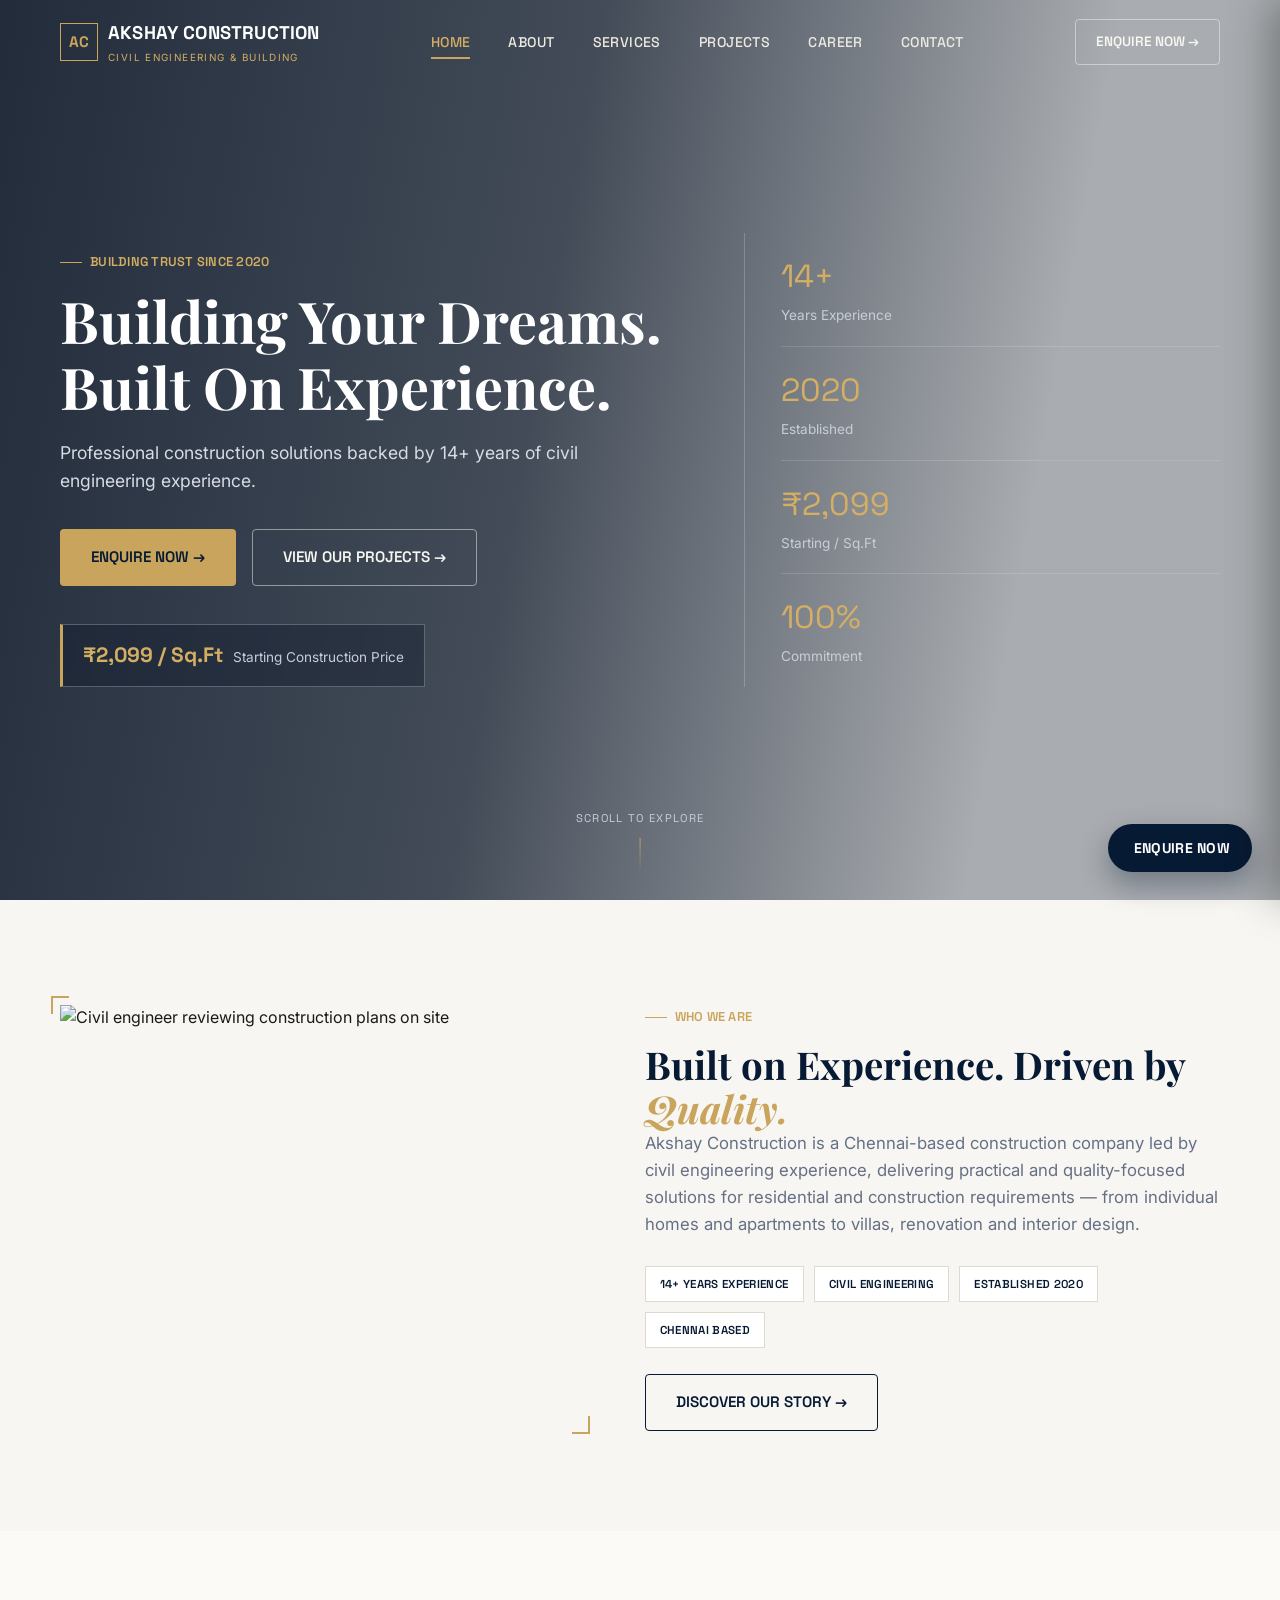
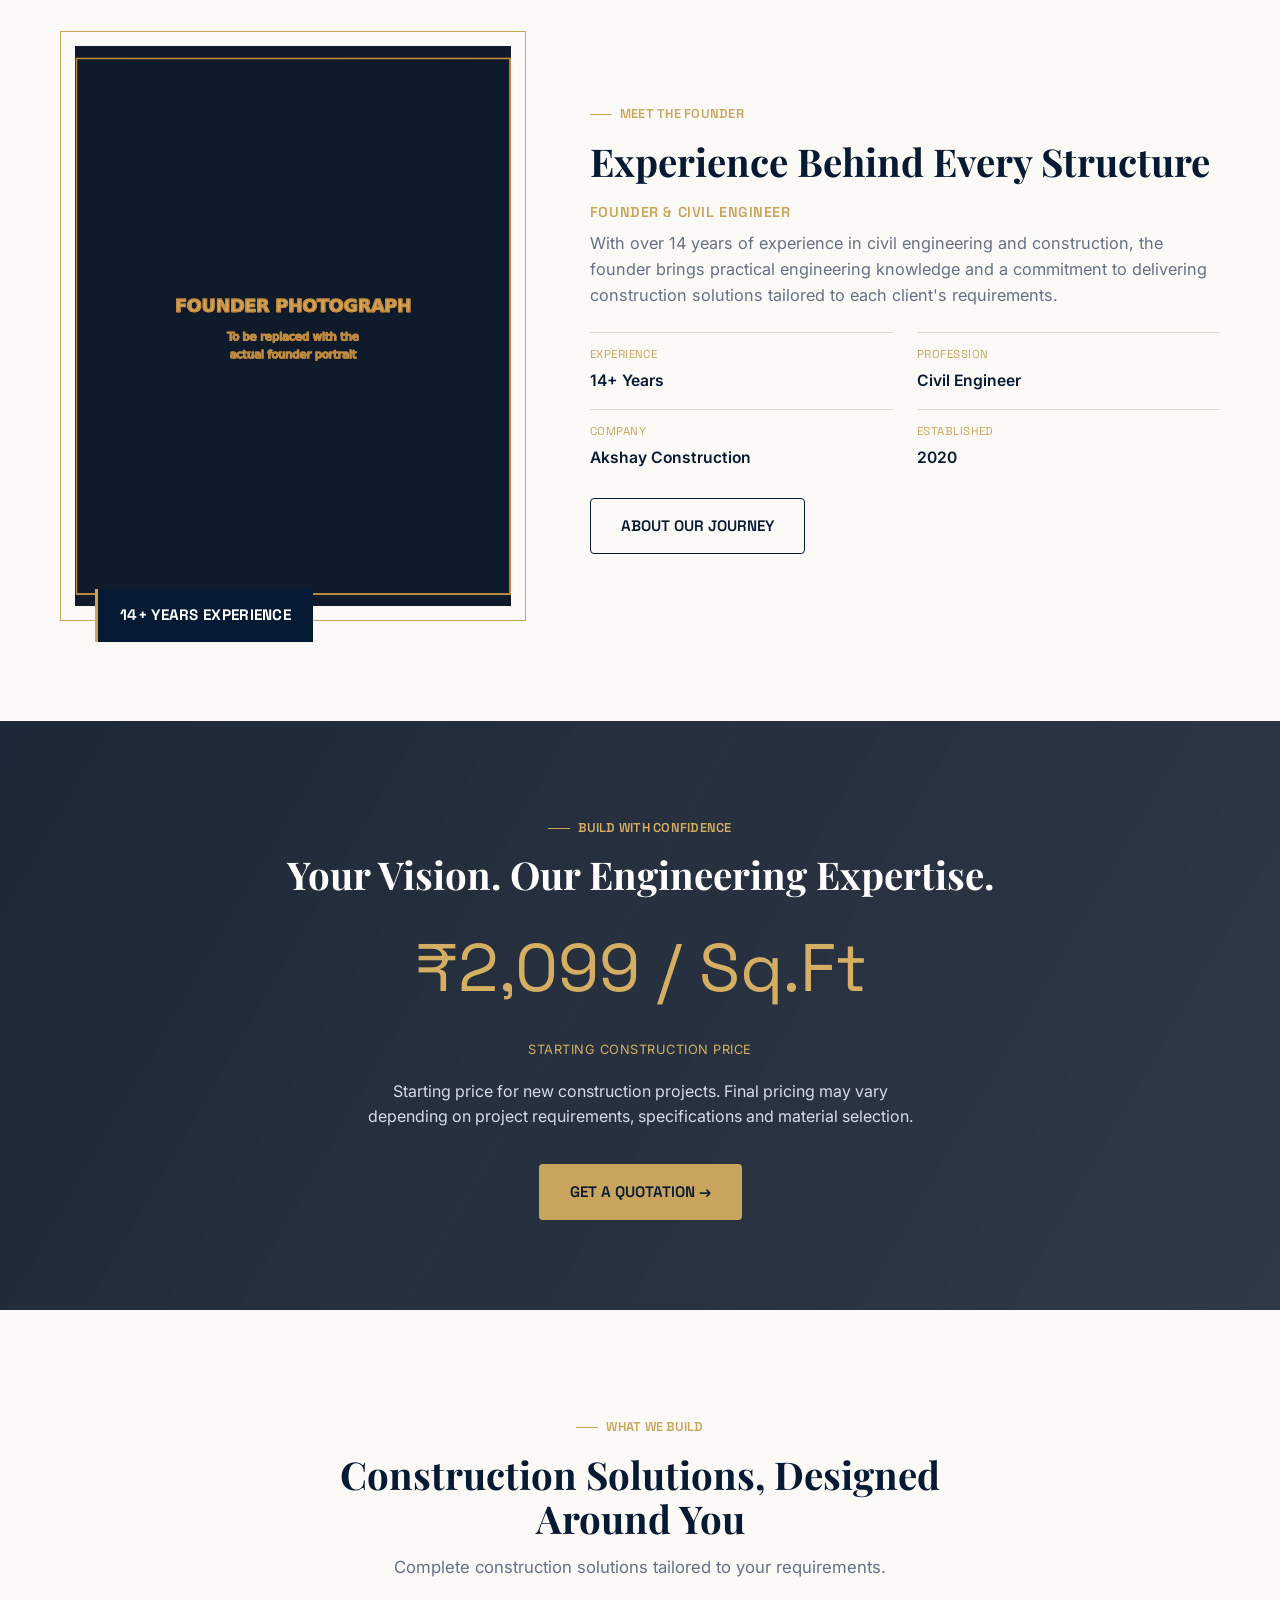
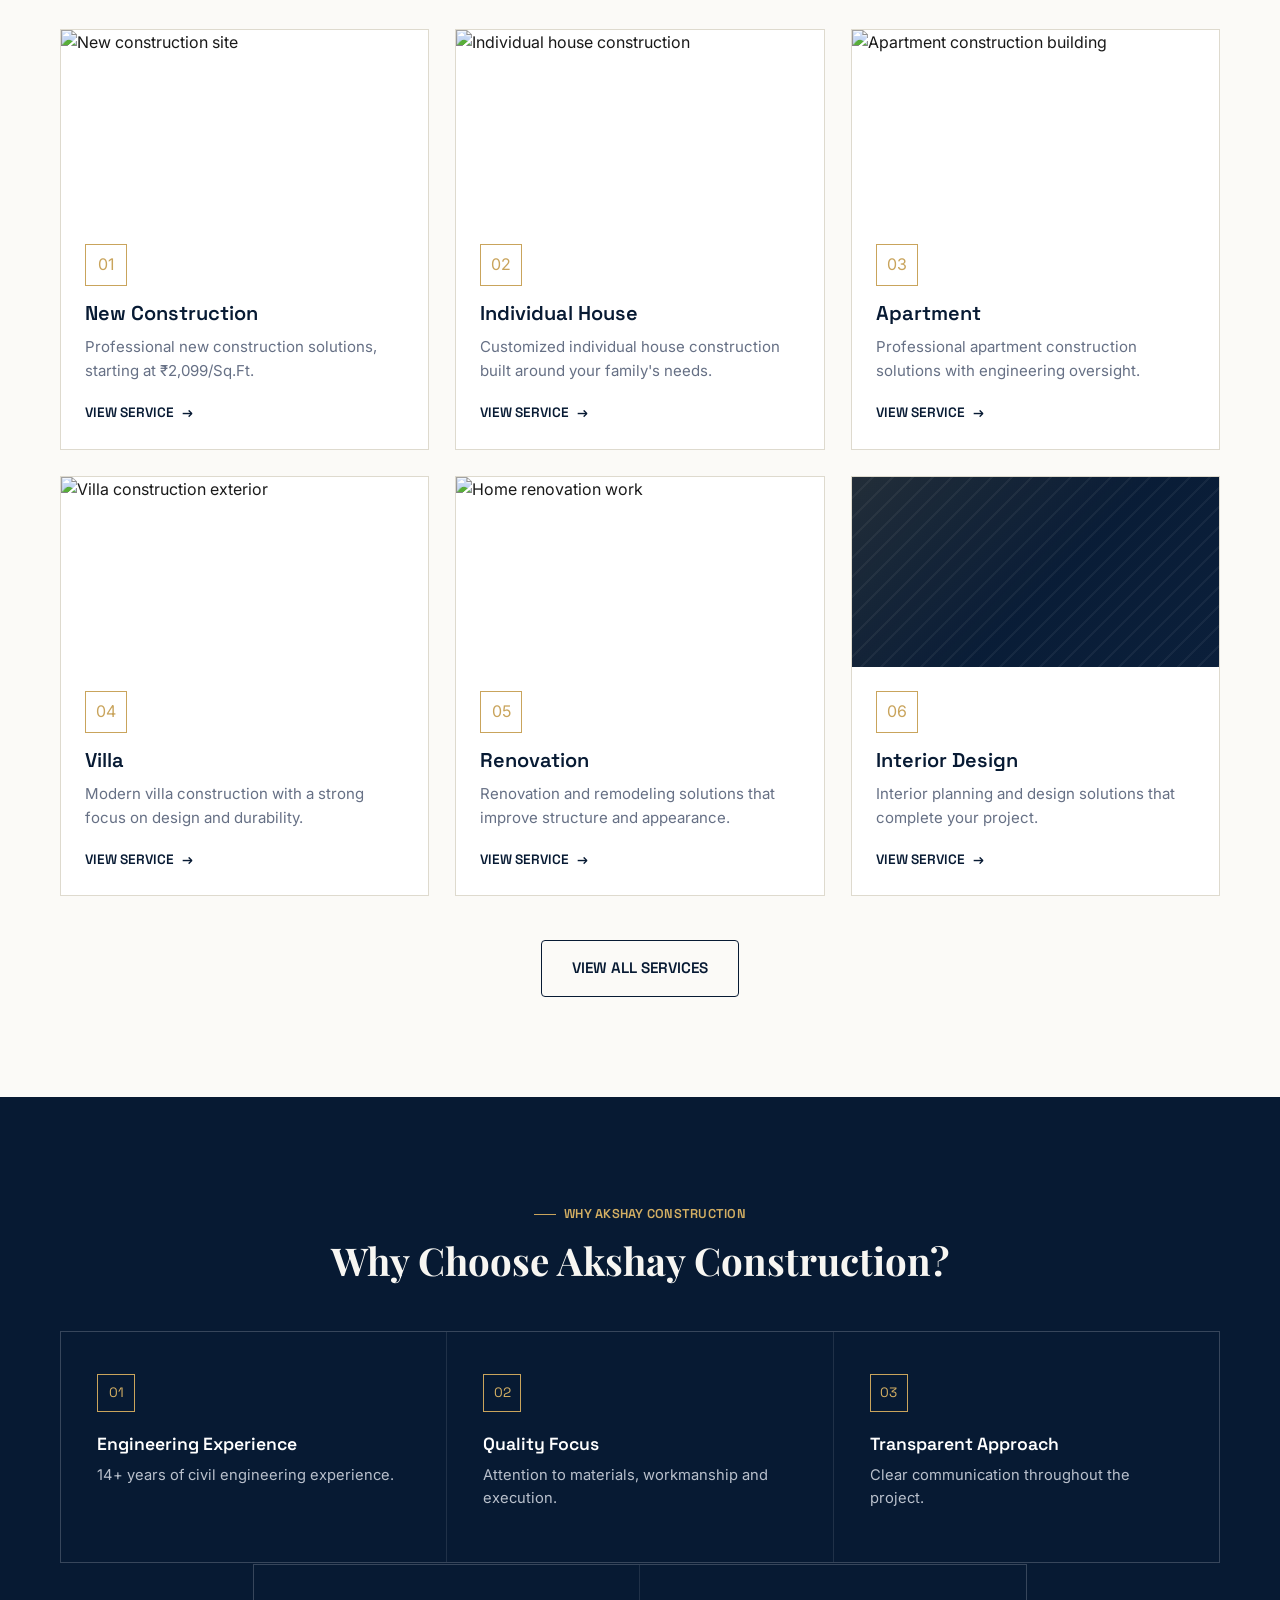
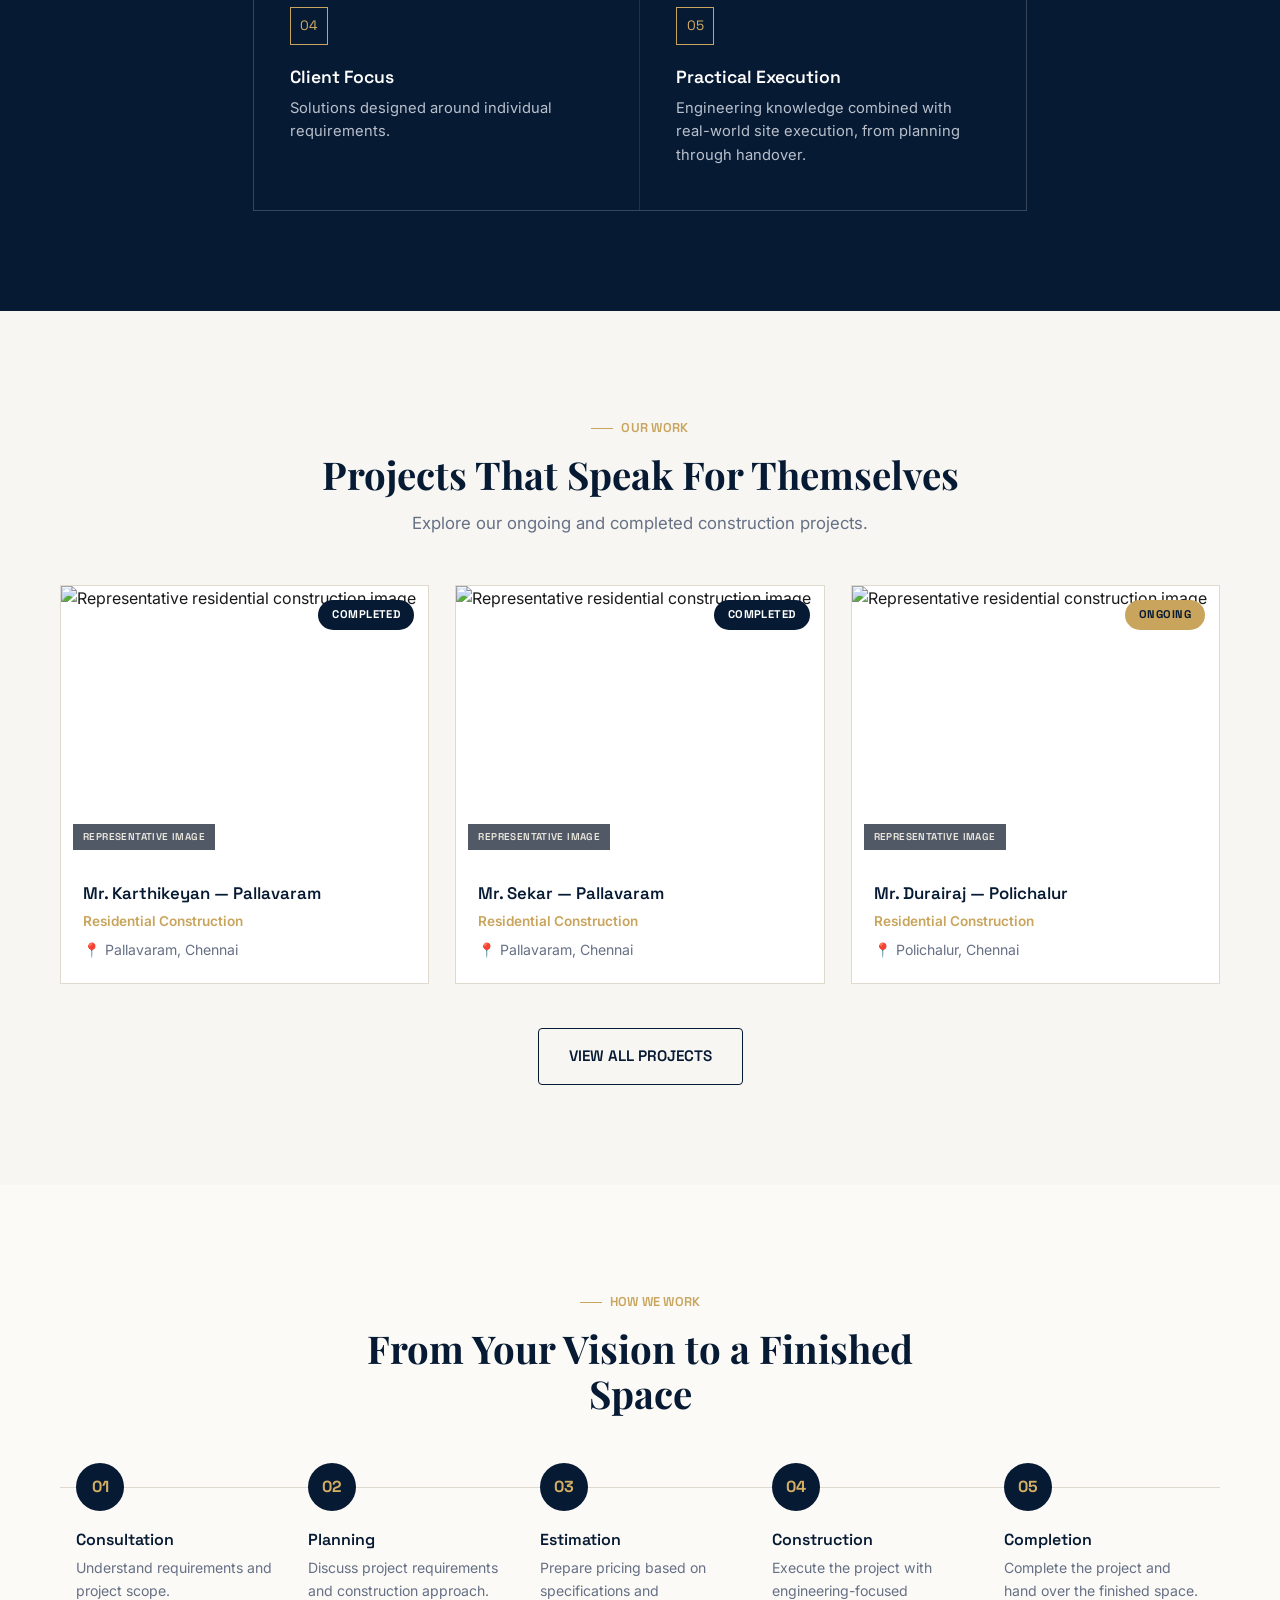
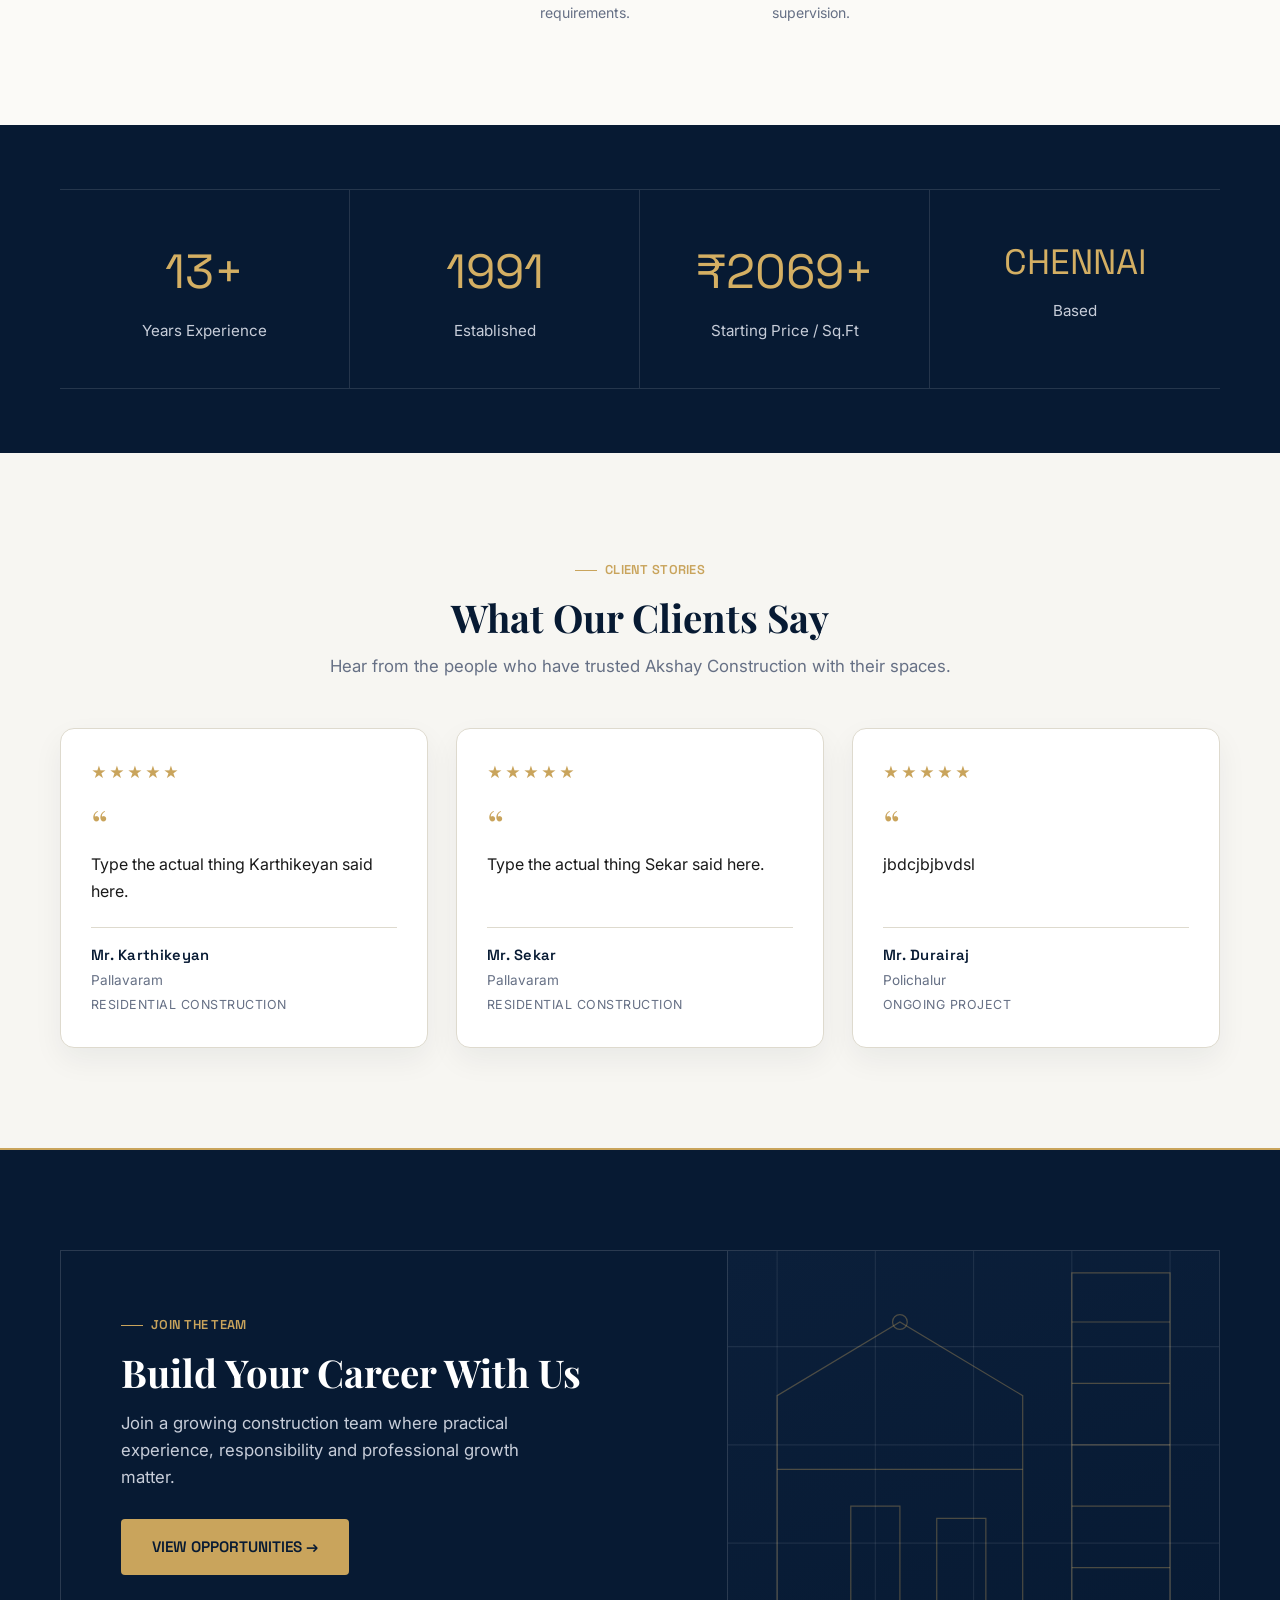
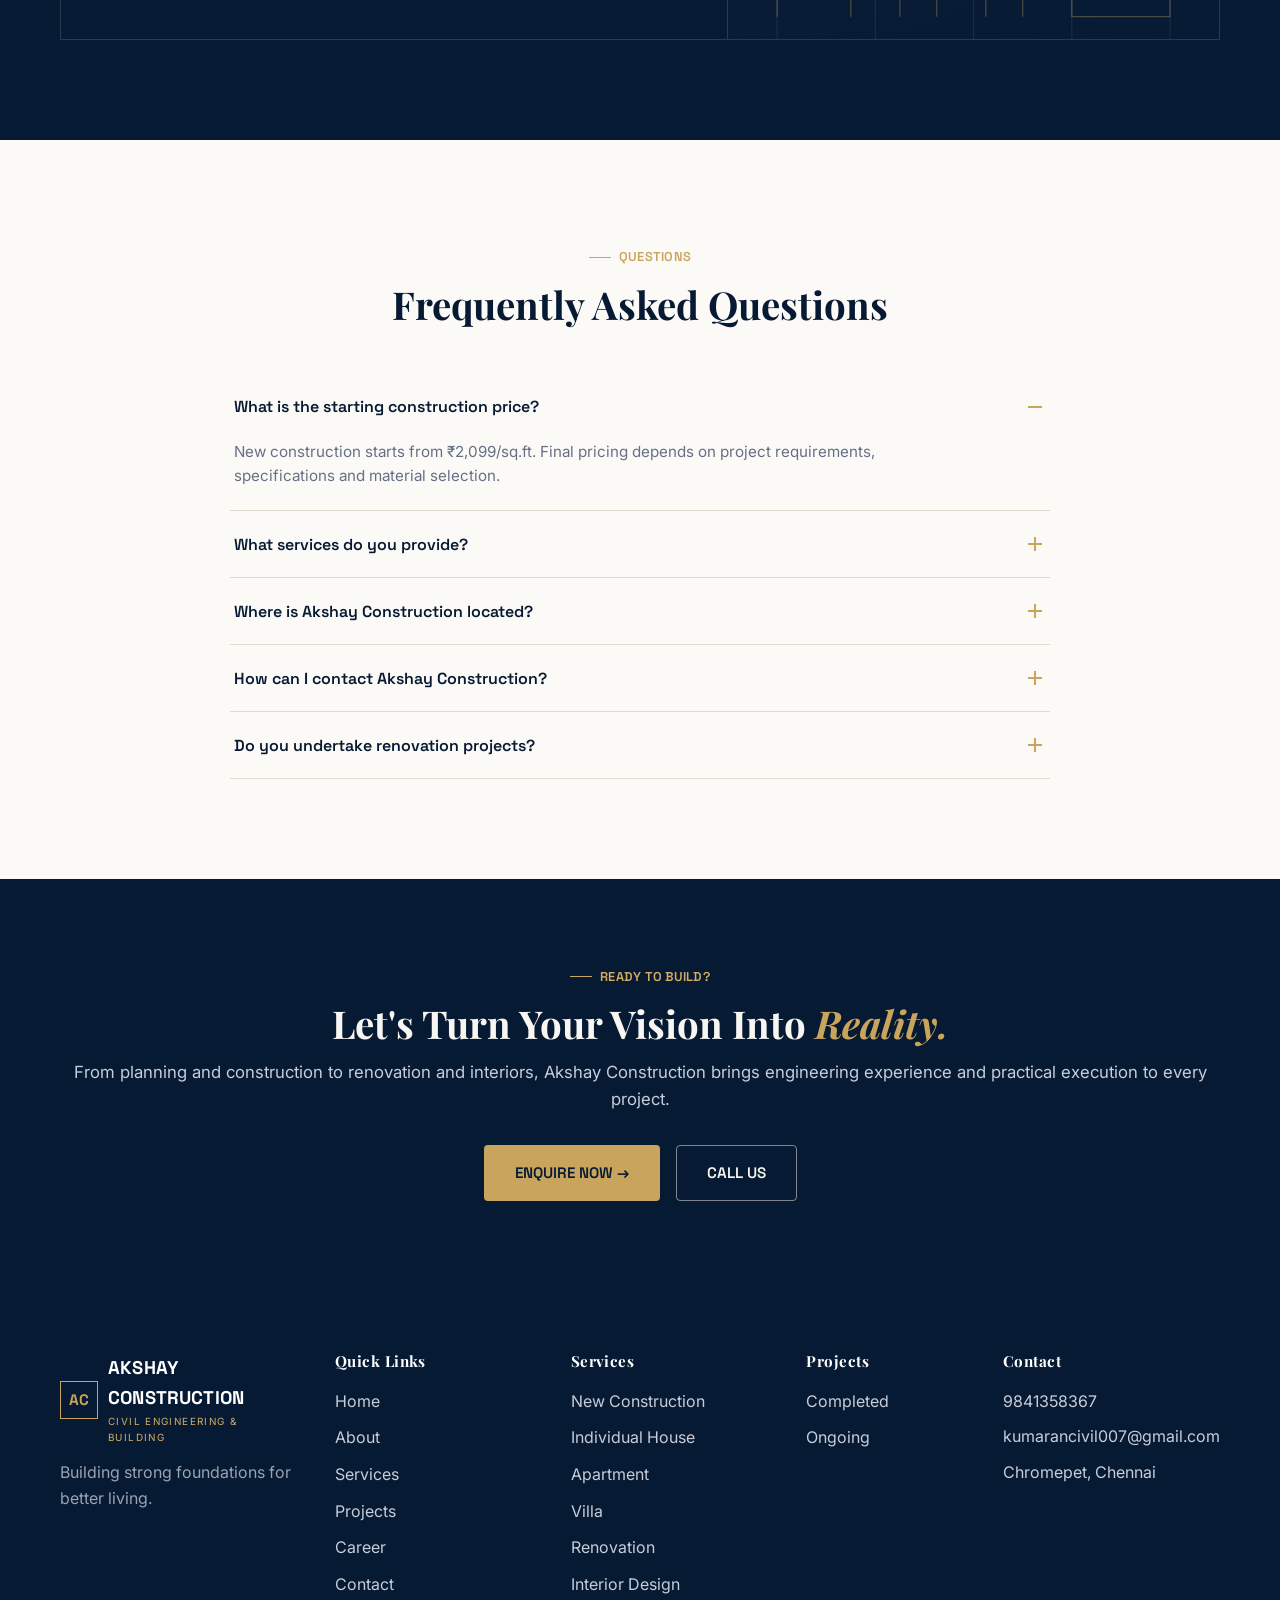
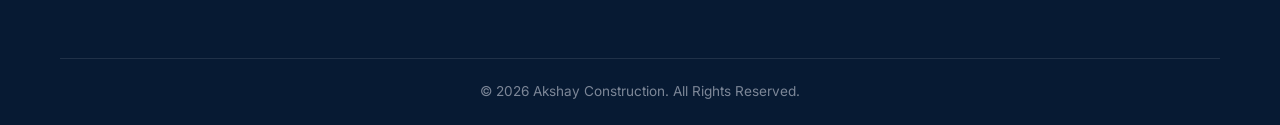
==== commit 5fcfbebb: "Update latest fixed website" ====
--- a/index.html
+++ b/index.html
@@ -256,12 +256,14 @@
       <span class="tag on-dark">WHY AKSHAY CONSTRUCTION</span>
       <h2>Why Choose Akshay Construction?</h2>
     </div>
-    <div class="why-grid">
+    <div class="why-row why-row-top">
       <div class="why-card reveal"><div class="why-num">01</div><h3>Engineering Experience</h3><p>14+ years of civil engineering experience.</p></div>
       <div class="why-card reveal"><div class="why-num">02</div><h3>Quality Focus</h3><p>Attention to materials, workmanship and execution.</p></div>
       <div class="why-card reveal"><div class="why-num">03</div><h3>Transparent Approach</h3><p>Clear communication throughout the project.</p></div>
+    </div>
+    <div class="why-row why-row-bottom">
       <div class="why-card reveal"><div class="why-num">04</div><h3>Client Focus</h3><p>Solutions designed around individual requirements.</p></div>
-      <div class="why-card why-card--wide reveal"><div class="why-num">05</div><h3>Practical Execution</h3><p>Engineering knowledge combined with real-world site execution, from planning through handover.</p></div>
+      <div class="why-card reveal"><div class="why-num">05</div><h3>Practical Execution</h3><p>Engineering knowledge combined with real-world site execution, from planning through handover.</p></div>
     </div>
   </div>
 </section>
@@ -347,33 +349,55 @@
   </div>
 </section>
 
-<!-- ================= CLIENT STORIES / VALUES ================= -->
-<section class="section section--alt">
+<!-- ================= CLIENT STORIES (REVIEWS) =================
+     Client reviews have not been verified/supplied yet. Rather than
+     show placeholder/fake testimonials, this renders a polished,
+     intentional-looking notice with a CTA. The moment real, verified
+     reviews are supplied, add them to the `clientReviews` array in
+     js/global.js — the review grid and cards below are already built
+     to receive them and will render automatically. -->
+<section class="section section--alt" id="client-reviews">
   <div class="container">
     <div class="section-head center reveal">
-      <span class="tag">CLIENT STORIES</span>
-      <h2>What Our Clients Value</h2>
-      <p>We haven't published client reviews yet — here's what we focus on with every client instead.</p>
-    </div>
-    <div class="values-grid">
-      <div class="value-card reveal"><span class="value-num">01</span><span class="value-line"></span><h3>Clear Communication</h3><p>Keeping clients informed at every stage.</p></div>
-      <div class="value-card reveal"><span class="value-num">02</span><span class="value-line"></span><h3>Practical Guidance</h3><p>Honest, engineering-based advice.</p></div>
-      <div class="value-card reveal"><span class="value-num">03</span><span class="value-line"></span><h3>Quality-Focused Execution</h3><p>Attention to workmanship and detail.</p></div>
-      <div class="value-card reveal"><span class="value-num">04</span><span class="value-line"></span><h3>Professional Coordination</h3><p>Organized planning and site management.</p></div>
-      <div class="value-card reveal"><span class="value-num">05</span><span class="value-line"></span><h3>Client Requirements</h3><p>Solutions built around individual needs.</p></div>
+      <span class="tag" style="justify-content:center;">CLIENT STORIES</span>
+      <h2>What Our Clients Say</h2>
+      <p>Hear from the people who have trusted Akshay Construction with their spaces.</p>
+    </div>
+    <div class="review-grid" id="review-grid">
+      <!-- Populated by js/global.js from `clientReviews`. -->
     </div>
   </div>
 </section>
 
 <!-- ================= CAREER PREVIEW ================= -->
-<section class="section">
-  <div class="container">
-    <div class="commitment-box reveal" style="max-width:900px;">
-      <span class="tag" style="justify-content:center;">JOIN THE TEAM</span>
-      <h2>Build Your Career With Us</h2>
-      <p>Join a growing construction team where practical experience, responsibility and professional growth matter.</p>
-      <div class="btn-row" style="justify-content:center;margin-top:24px;">
-        <a href="career.html" class="btn btn--outline">VIEW OPPORTUNITIES &rarr;</a>
+<section class="section career-cta section--dark">
+  <div class="container">
+    <div class="career-cta-inner reveal">
+      <div class="career-cta-text">
+        <span class="tag">JOIN THE TEAM</span>
+        <h2>Build Your Career With Us</h2>
+        <p>Join a growing construction team where practical experience, responsibility and professional growth matter.</p>
+        <div class="btn-row">
+          <a href="career.html" class="btn btn--gold">VIEW OPPORTUNITIES &rarr;</a>
+        </div>
+      </div>
+      <div class="career-cta-visual" aria-hidden="true">
+        <svg viewBox="0 0 400 400" preserveAspectRatio="xMidYMid slice" xmlns="http://www.w3.org/2000/svg">
+          <rect width="400" height="400" fill="none"/>
+          <g stroke="rgba(201,164,92,0.35)" stroke-width="1" fill="none">
+            <path d="M40 340 L40 160 L140 100 L240 160 L240 340" />
+            <path d="M40 220 L240 220" />
+            <path d="M100 340 L100 250 L140 250 L140 340" />
+            <path d="M170 340 L170 260 L210 260 L210 340" />
+            <circle cx="140" cy="100" r="6" />
+            <path d="M280 60 L360 60 L360 340 L280 340 Z" />
+            <path d="M280 100 L360 100 M280 150 L360 150 M280 200 L360 200 M280 250 L360 250 M280 300 L360 300" />
+          </g>
+          <g stroke="rgba(255,255,255,0.08)" stroke-width="1">
+            <path d="M0 40 H400 M0 120 H400 M0 200 H400 M0 280 H400 M0 360 H400" />
+            <path d="M40 0 V400 M120 0 V400 M200 0 V400 M280 0 V400 M360 0 V400" />
+          </g>
+        </svg>
       </div>
     </div>
   </div>
--- a/css/global.css
+++ b/css/global.css
@@ -30,7 +30,7 @@
   --font-body:'Inter', sans-serif;
 
   /* ---- Layout ---- */
-  --container:1200px;
+  --container:1320px;
   --radius-s:4px;
   --radius-m:8px;
   --nav-h:84px;
@@ -54,11 +54,18 @@
 button{ font-family:inherit; cursor:pointer; }
 input,textarea,select{ font-family:inherit; font-size:1rem; }
 
+/* Global alignment system: every section shares this one container so
+   content width, left/right margins and heading widths line up across
+   the whole site (Client Stories, Career, Process, Values, Why Us…). */
 .container{
-  width:100%;
-  max-width:var(--container);
-  margin:0 auto;
-  padding:0 28px;
+  width:min(100% - 120px, var(--container));
+  margin-inline:auto;
+}
+@media (max-width: 1024px){
+  .container{ width:min(100% - 64px, 1200px); }
+}
+@media (max-width: 767px){
+  .container{ width:min(100% - 32px, 1200px); }
 }
 
 h1,h2,h3,h4{
@@ -108,22 +115,24 @@
 }
 .tag.on-dark{ color:var(--gold-light); }
 
-.section{ padding:96px 0; }
-.section--tight{ padding:64px 0; }
+.section{ padding-block:100px; }
+.section--tight{ padding-block:64px; }
 .section--dark{ background:var(--navy-900); color:var(--off-white); }
 .section--dark h2, .section--dark h3{ color:var(--off-white); }
 .section--alt{ background:var(--off-white); }
 
-/* Mobile spacing audit: content sections use generous desktop padding
-   (90-96px) that reads as excessive on small screens. Scale it down
-   consistently instead of relying on the desktop rhythm everywhere. */
+/* Consistent vertical rhythm across the whole site — desktop / tablet / mobile. */
+@media (max-width: 1024px){
+  .section{ padding-block:80px; }
+  .section--tight{ padding-block:52px; }
+}
 @media (max-width: 767px){
-  .section{ padding:56px 0; }
-  .section--tight{ padding:40px 0; }
+  .section{ padding-block:60px; }
+  .section--tight{ padding-block:40px; }
   .section-head{ margin-bottom:32px; }
   .page-hero{ padding:calc(var(--nav-h) + 40px) 0 44px; }
-  .pricing-cta{ padding:56px 0; }
-  .final-cta{ padding:52px 0; }
+  .pricing-cta{ padding-block:56px; }
+  .final-cta{ padding-block:52px; }
 }
 
 .section-head{
@@ -213,7 +222,6 @@
   display:flex;
   align-items:center;
   justify-content:space-between;
-  width:100%;
 }
 .navbar.is-scrolled{
   background:var(--navy-900);
@@ -228,6 +236,7 @@
   display:flex;
   align-items:center;
   gap:10px;
+  flex-shrink:0;
   font-family:var(--font-head);
   font-weight:700;
   font-size:1.15rem;
@@ -257,6 +266,8 @@
   display:flex;
   align-items:center;
   gap:38px;
+  flex-shrink:0;
+  white-space:nowrap;
 }
 .nav-links a{
   font-family:var(--font-head);
@@ -279,7 +290,7 @@
 .nav-links a.active::after{ width:100%; }
 .nav-links a.active{ color:var(--gold-light); }
 
-.nav-cta{ display:flex; align-items:center; gap:14px; }
+.nav-cta{ display:flex; align-items:center; gap:14px; flex-shrink:0; white-space:nowrap; }
 
 .hamburger{
   display:none;
@@ -845,23 +856,149 @@
 }
 
 /* ---------------------------------------------------------
-   Client Values — editorial numbered grid (shared, Home page)
-   5 items on a 3-column grid: row 2 naturally leaves one cell
-   empty (col 3), but because each item is plain text on a thin
-   top rule — not a bordered card — that space simply reads as
-   breathing room, never as an accidental empty box.
-   --------------------------------------------------------- */
-.values-grid{
+   Client Reviews — real-review-ready grid + empty state.
+   Populated from `clientReviews` in js/global.js. When that array
+   is empty (no verified reviews supplied yet) a tasteful notice is
+   shown instead of fabricated testimonials.
+   --------------------------------------------------------- */
+.review-grid{
   display:grid;
   grid-template-columns:repeat(3, 1fr);
-  gap:44px 40px;
-  margin-top:8px;
-}
+  gap:28px;
+}
+.review-card{
+  background:#fff;
+  border:1px solid var(--line);
+  border-radius:14px;
+  padding:32px 30px;
+  box-shadow:0 12px 30px rgba(15,26,43,0.06);
+  display:flex;
+  flex-direction:column;
+  height:100%;
+}
+.review-stars{
+  color:var(--gold);
+  letter-spacing:2px;
+  font-size:0.95rem;
+  margin-bottom:18px;
+}
+.review-mark{
+  font-family:var(--font-display);
+  font-size:2.6rem;
+  line-height:1;
+  color:var(--gold);
+  margin-bottom:6px;
+}
+.review-text{
+  color:var(--ink);
+  font-size:1rem;
+  line-height:1.7;
+  flex:1;
+  margin-bottom:22px;
+}
+.review-foot{
+  border-top:1px solid var(--line);
+  padding-top:16px;
+}
+.review-name{
+  font-family:var(--font-head);
+  font-weight:600;
+  font-size:0.92rem;
+  color:var(--navy-900);
+  letter-spacing:0.02em;
+}
+.review-location{ color:var(--ink-soft); font-size:0.85rem; margin-top:2px; }
+
+.review-empty{
+  grid-column:1 / -1;
+  text-align:center;
+  padding:56px 40px;
+  border:1px dashed var(--line);
+  border-radius:14px;
+  background:#fff;
+  display:flex;
+  flex-direction:column;
+  align-items:center;
+  gap:14px;
+}
+.review-empty-lead{
+  font-family:var(--font-display);
+  font-style:italic;
+  font-size:1.2rem;
+  color:var(--ink-soft);
+  max-width:560px;
+  line-height:1.6;
+}
+.review-empty-sub{
+  color:var(--ink-soft);
+  font-size:0.92rem;
+  margin-bottom:6px;
+}
+.review-project{ color:var(--ink-soft); font-size:0.78rem; margin-top:4px; text-transform:uppercase; letter-spacing:0.04em; }
+
+@media (min-width: 768px) and (max-width: 1024px){
+  .review-grid{ grid-template-columns:repeat(2, 1fr); }
+}
+@media (max-width: 767px){
+  .review-grid{ grid-template-columns:1fr; }
+}
+
+/* ---------------------------------------------------------
+   Career CTA — premium navy/gold split panel
+   --------------------------------------------------------- */
+.career-cta{ background:var(--navy-900); border-top:2px solid var(--gold); }
+.career-cta-inner{
+  display:grid;
+  grid-template-columns:1.15fr 0.85fr;
+  border:1px solid rgba(255,255,255,0.14);
+  min-height:360px;
+}
+.career-cta-text{
+  padding:64px 60px;
+  display:flex;
+  flex-direction:column;
+  justify-content:center;
+}
+.career-cta-text .tag{ color:var(--gold); }
+.career-cta-text h2{ color:#fff; margin-bottom:16px; }
+.career-cta-text p{ color:#C7CDD9; font-size:1.05rem; margin-bottom:28px; max-width:440px; }
+.career-cta-visual{
+  position:relative;
+  background:linear-gradient(160deg, var(--navy-800), var(--navy-900));
+  border-left:1px solid rgba(255,255,255,0.14);
+  min-height:280px;
+  overflow:hidden;
+}
+.career-cta-visual svg{ position:absolute; inset:0; width:100%; height:100%; }
+
+@media (max-width: 1024px){
+  .career-cta-text{ padding:52px 44px; }
+}
+@media (max-width: 767px){
+  .career-cta-inner{ grid-template-columns:1fr; min-height:auto; }
+  .career-cta-visual{ min-height:200px; border-left:none; border-bottom:1px solid rgba(255,255,255,0.14); order:-1; }
+  .career-cta-text{ padding:40px 28px; text-align:left; }
+  .career-cta-text .btn-row{ justify-content:flex-start; }
+}
+
+/* ---------------------------------------------------------
+   Value card — used by the Core Values section (about.html),
+   rendered inside .values-row-top / .values-row-bottom (see
+   css/about.css for the 3+2 grid wrappers). Full bordered card
+   with a subtle hover lift, rather than plain text on a rule,
+   so the section reads as premium rather than empty.
+   --------------------------------------------------------- */
 .value-card{
   text-align:left;
-  padding-top:26px;
-  background:transparent;
-  border-top:1px solid var(--line);
+  padding:34px 30px;
+  background:#fff;
+  border:1px solid var(--line);
+  transition:transform .25s ease, border-color .25s ease, box-shadow .25s ease;
+}
+.value-card:hover{
+  transform:translateY(-4px);
+  border-color:var(--gold);
+  box-shadow:0 16px 34px rgba(15,26,43,0.08);
 }
 .value-num{
   display:block;
@@ -885,12 +1022,6 @@
   margin-bottom:10px;
 }
 .value-card p{ color:var(--ink-soft); font-size:0.9rem; line-height:1.6; }
-
-@media (max-width: 767px){
-  .values-grid{ grid-template-columns:1fr; gap:0; margin-top:16px; }
-  .value-card{ padding-block:24px; border-top:1px solid var(--line); }
-  .value-card:first-child{ border-top:none; padding-top:0; }
-}
 
 :focus-visible{ outline:2px solid var(--gold); outline-offset:2px; }
 
--- a/css/home.css
+++ b/css/home.css
@@ -19,9 +19,9 @@
   grid-template-columns:1.15fr 0.85fr;
   gap:40px;
   align-items:end;
-  width:100%;
   padding-bottom:64px;
 }
+
 .hero-copy{ max-width:640px; }
 .hero-copy h1{ color:#fff; margin-bottom:20px; }
 .hero-copy .lede{
@@ -166,21 +166,27 @@
 @media (max-width: 960px){ .projects-preview-grid{ grid-template-columns:1fr 1fr; } }
 @media (max-width: 620px){ .projects-preview-grid{ grid-template-columns:1fr; } }
 
-/* ---- Why choose us ---- */
-/* 5 items on a 3-column grid: the 5th card intentionally spans the
-   remaining two columns of row 2 so there is never an empty cell. */
-.why-grid{
-  display:grid;
-  grid-template-columns:repeat(3, 1fr);
+/* ---- Why choose us ----
+   5 items as a deliberate 3 + 2 composition: two separate row
+   wrappers so the bottom row's 2 cards are centered and match the
+   top row's card width exactly — never a wide/stretched card. */
+.why-row{
+  display:grid;
   gap:1px;
   background:rgba(255,255,255,0.1);
   border:1px solid rgba(255,255,255,0.1);
 }
+.why-row-top{ grid-template-columns:repeat(3, 1fr); }
+.why-row-bottom{
+  grid-template-columns:repeat(2, minmax(0, 1fr));
+  max-width:66.6667%;
+  margin:1px auto 0;
+}
 .why-card{
   background:var(--navy-900);
-  padding:44px 36px;
-}
-.why-card--wide{ grid-column:span 2; }
+  padding:42px 36px;
+  min-height:230px;
+}
 .why-num{
   font-family:var(--font-head);
   font-size:0.85rem;
@@ -193,17 +199,15 @@
 .why-card h3{ color:#fff; margin-bottom:10px; font-size:1.1rem; }
 .why-card p{ color:#B9C0CC; font-size:0.92rem; }
 
-/* Tablet: 2 columns. The wide card now spans the full width so it
-   still never leaves a stray empty cell. */
-@media (max-width: 900px) and (min-width: 768px){
-  .why-grid{ grid-template-columns:1fr 1fr; }
-  .why-card--wide{ grid-column:1 / -1; }
+/* Tablet: keep 3 columns on top (narrower cards, never an isolated
+   lone card) with the bottom row centered proportionally the same. */
+@media (max-width: 1024px) and (min-width: 768px){
+  .why-card{ padding:34px 24px; }
 }
 
 /* Mobile: single column, purpose-built — not a squeezed desktop grid. */
 @media (max-width: 767px){
-  .why-grid{ grid-template-columns:1fr; }
-  .why-card--wide{ grid-column:auto; }
+  .why-row-top, .why-row-bottom{ grid-template-columns:1fr; max-width:100%; }
   .why-card{ width:100%; min-height:auto; height:auto; padding:30px 24px; }
 }
 
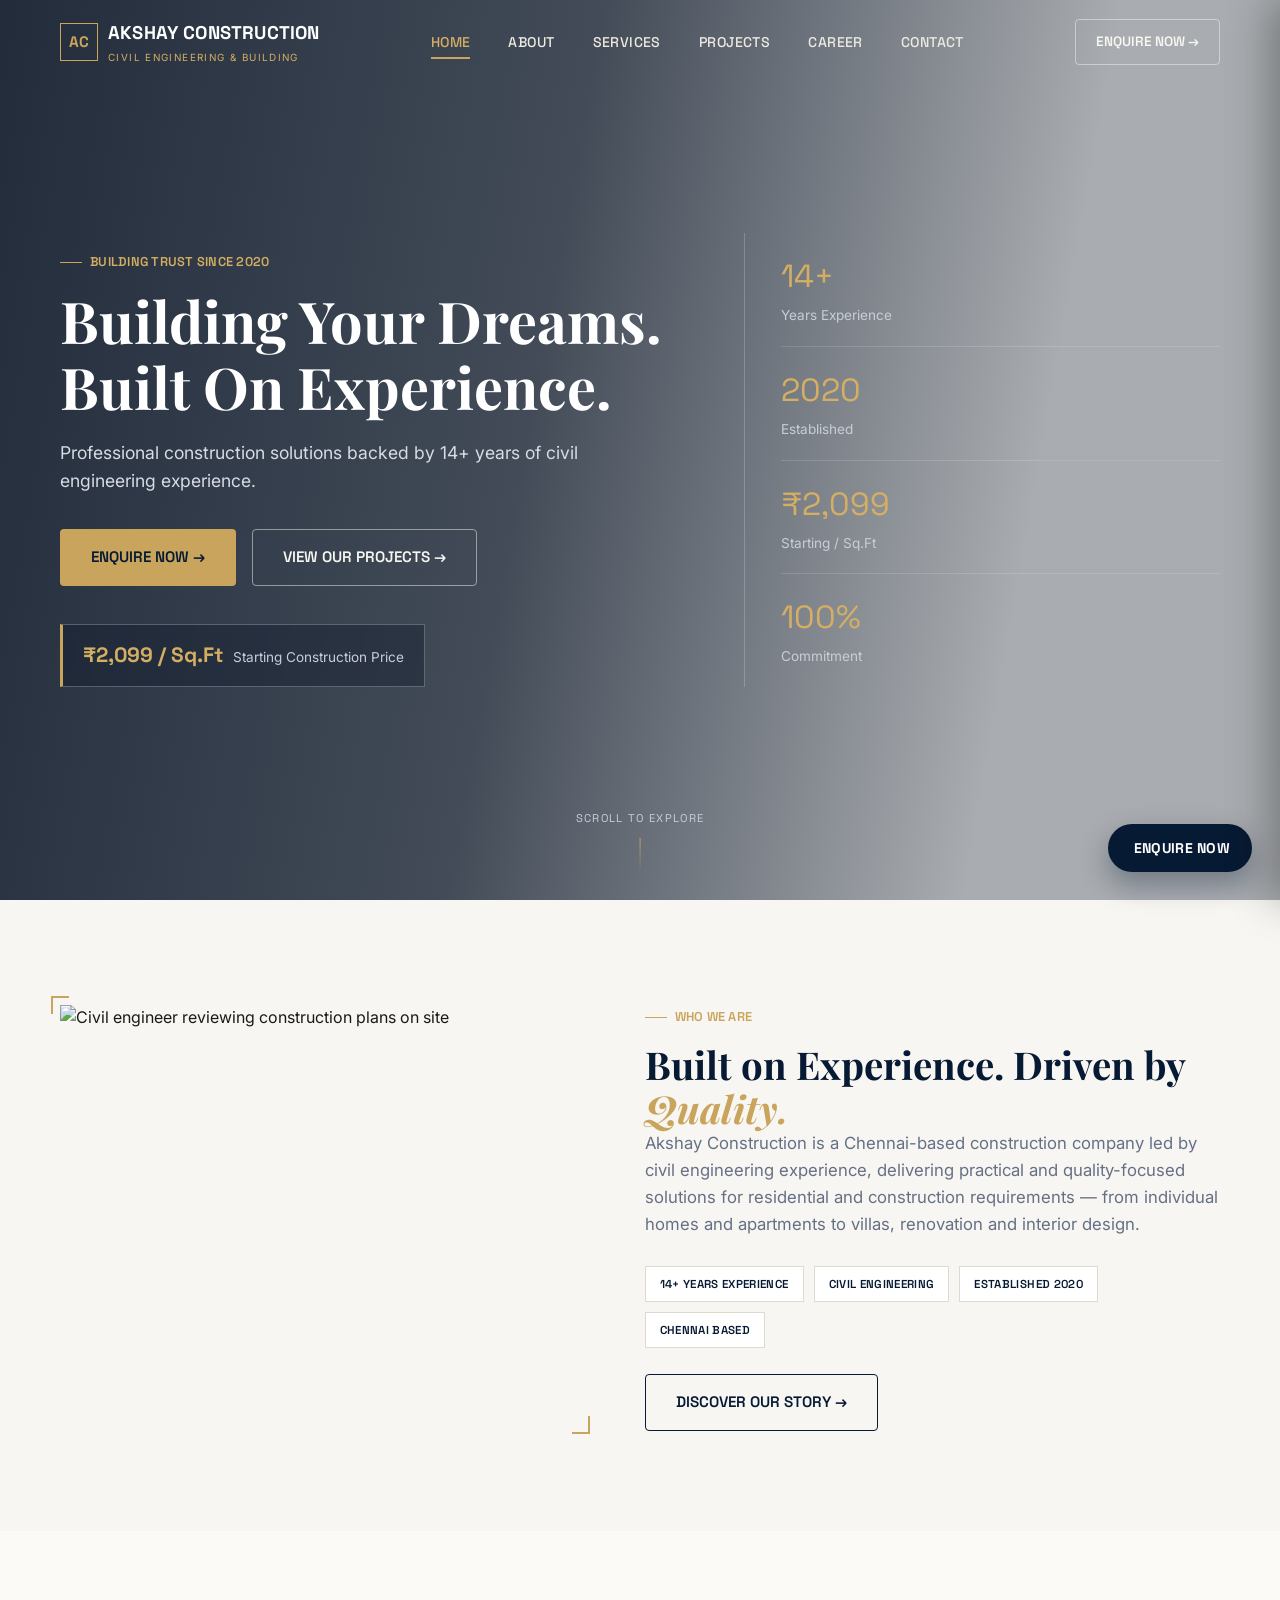
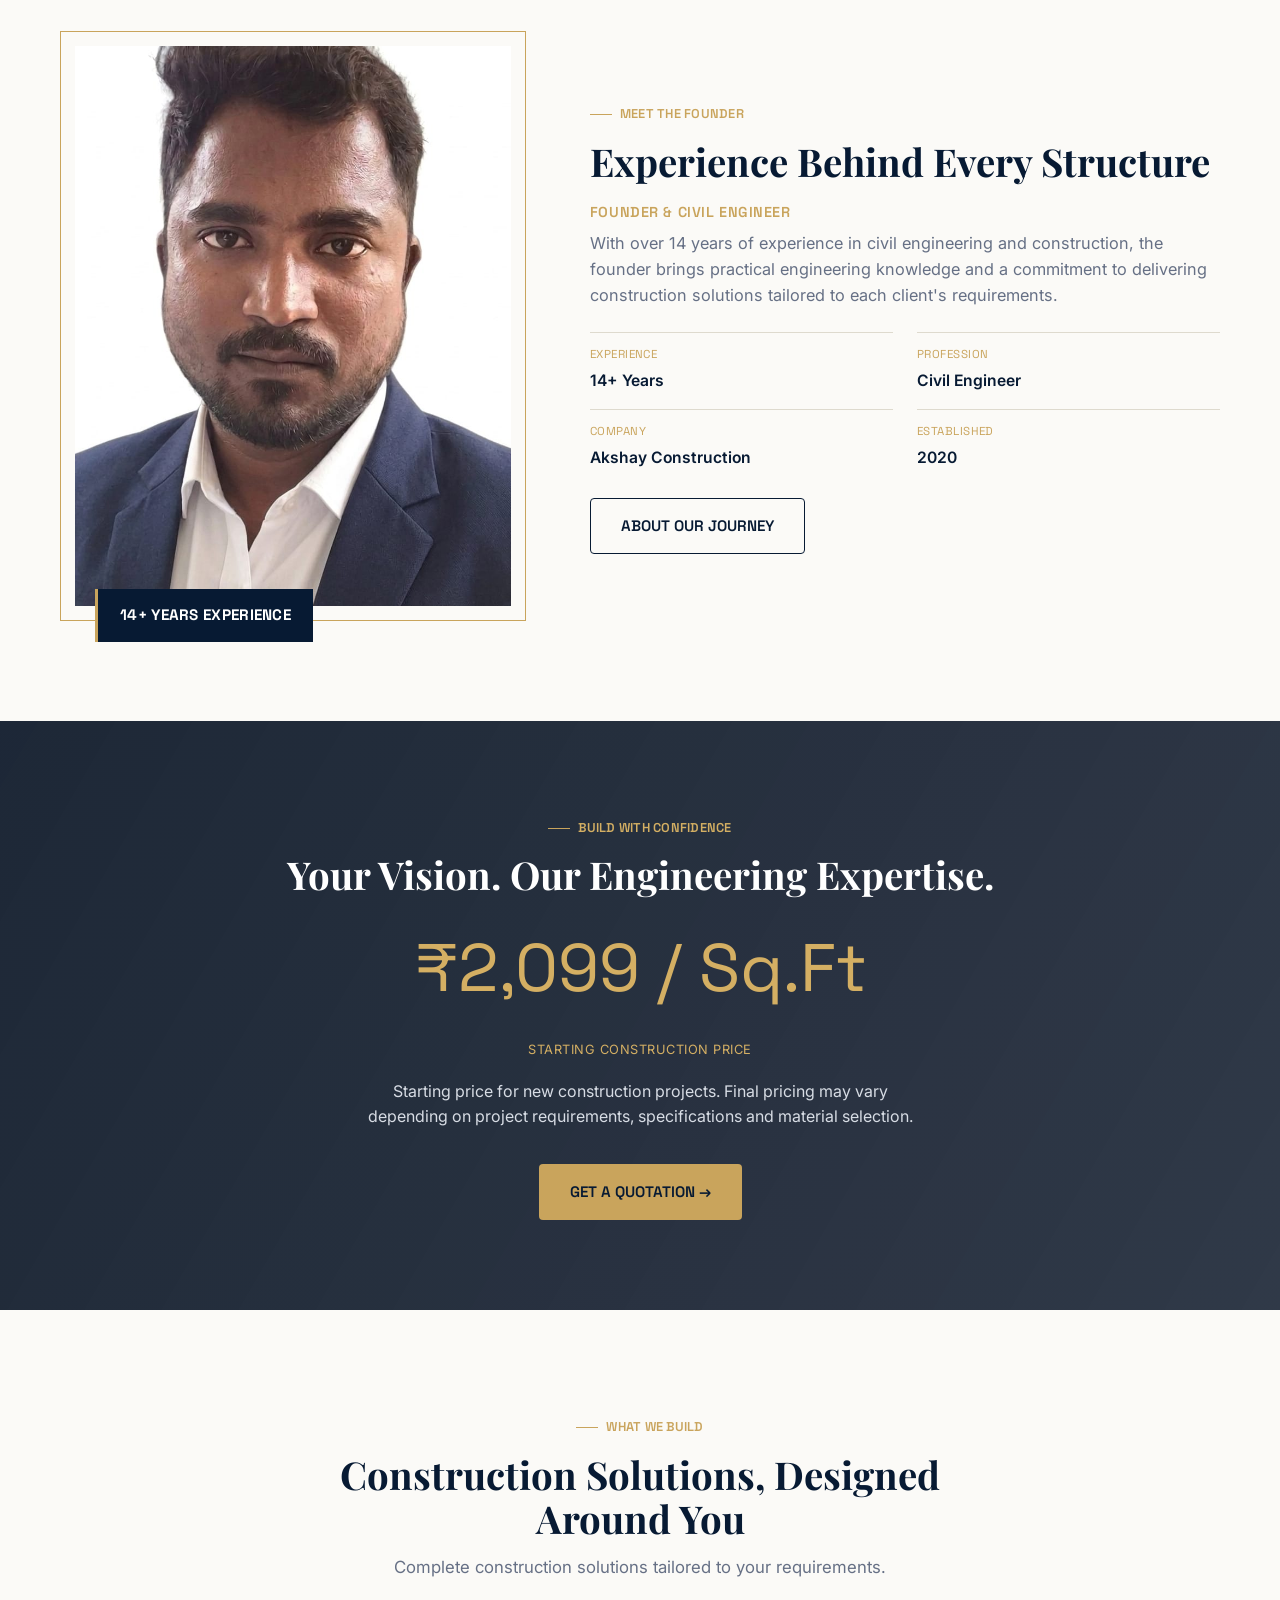
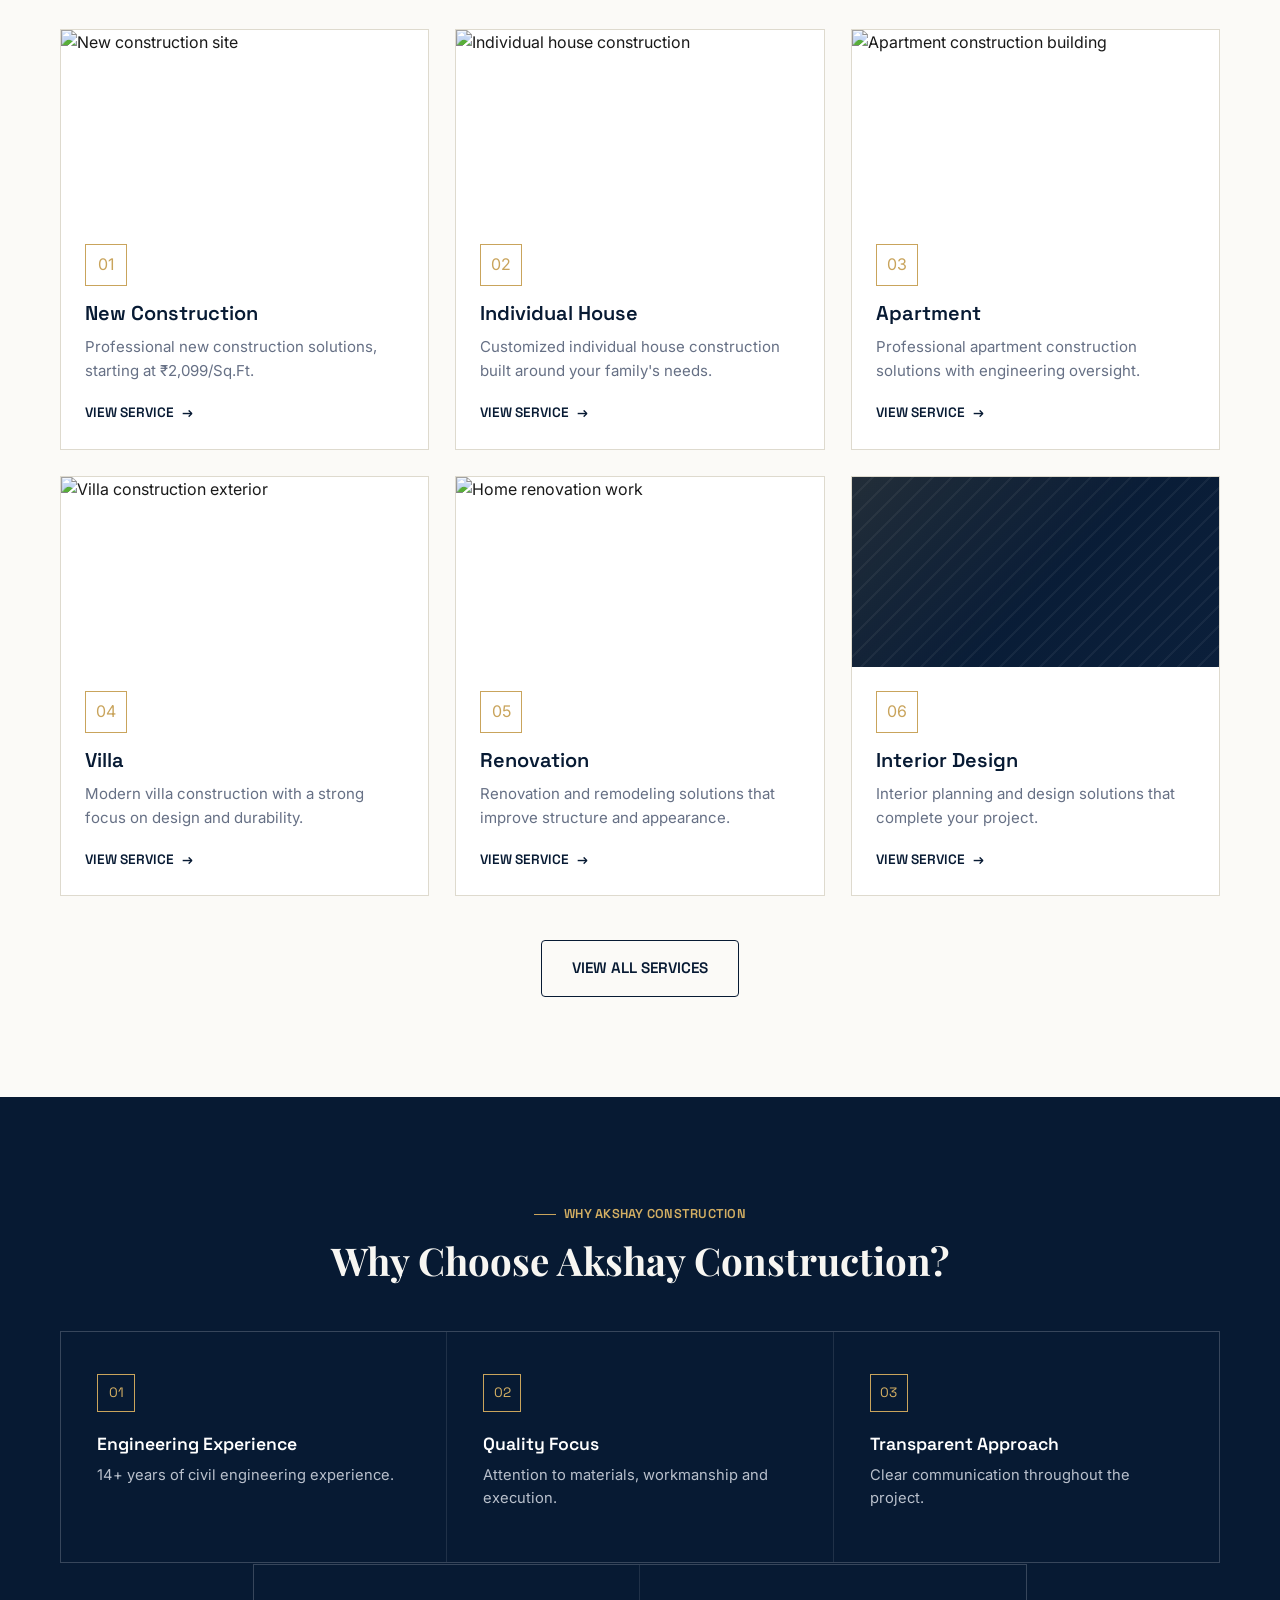
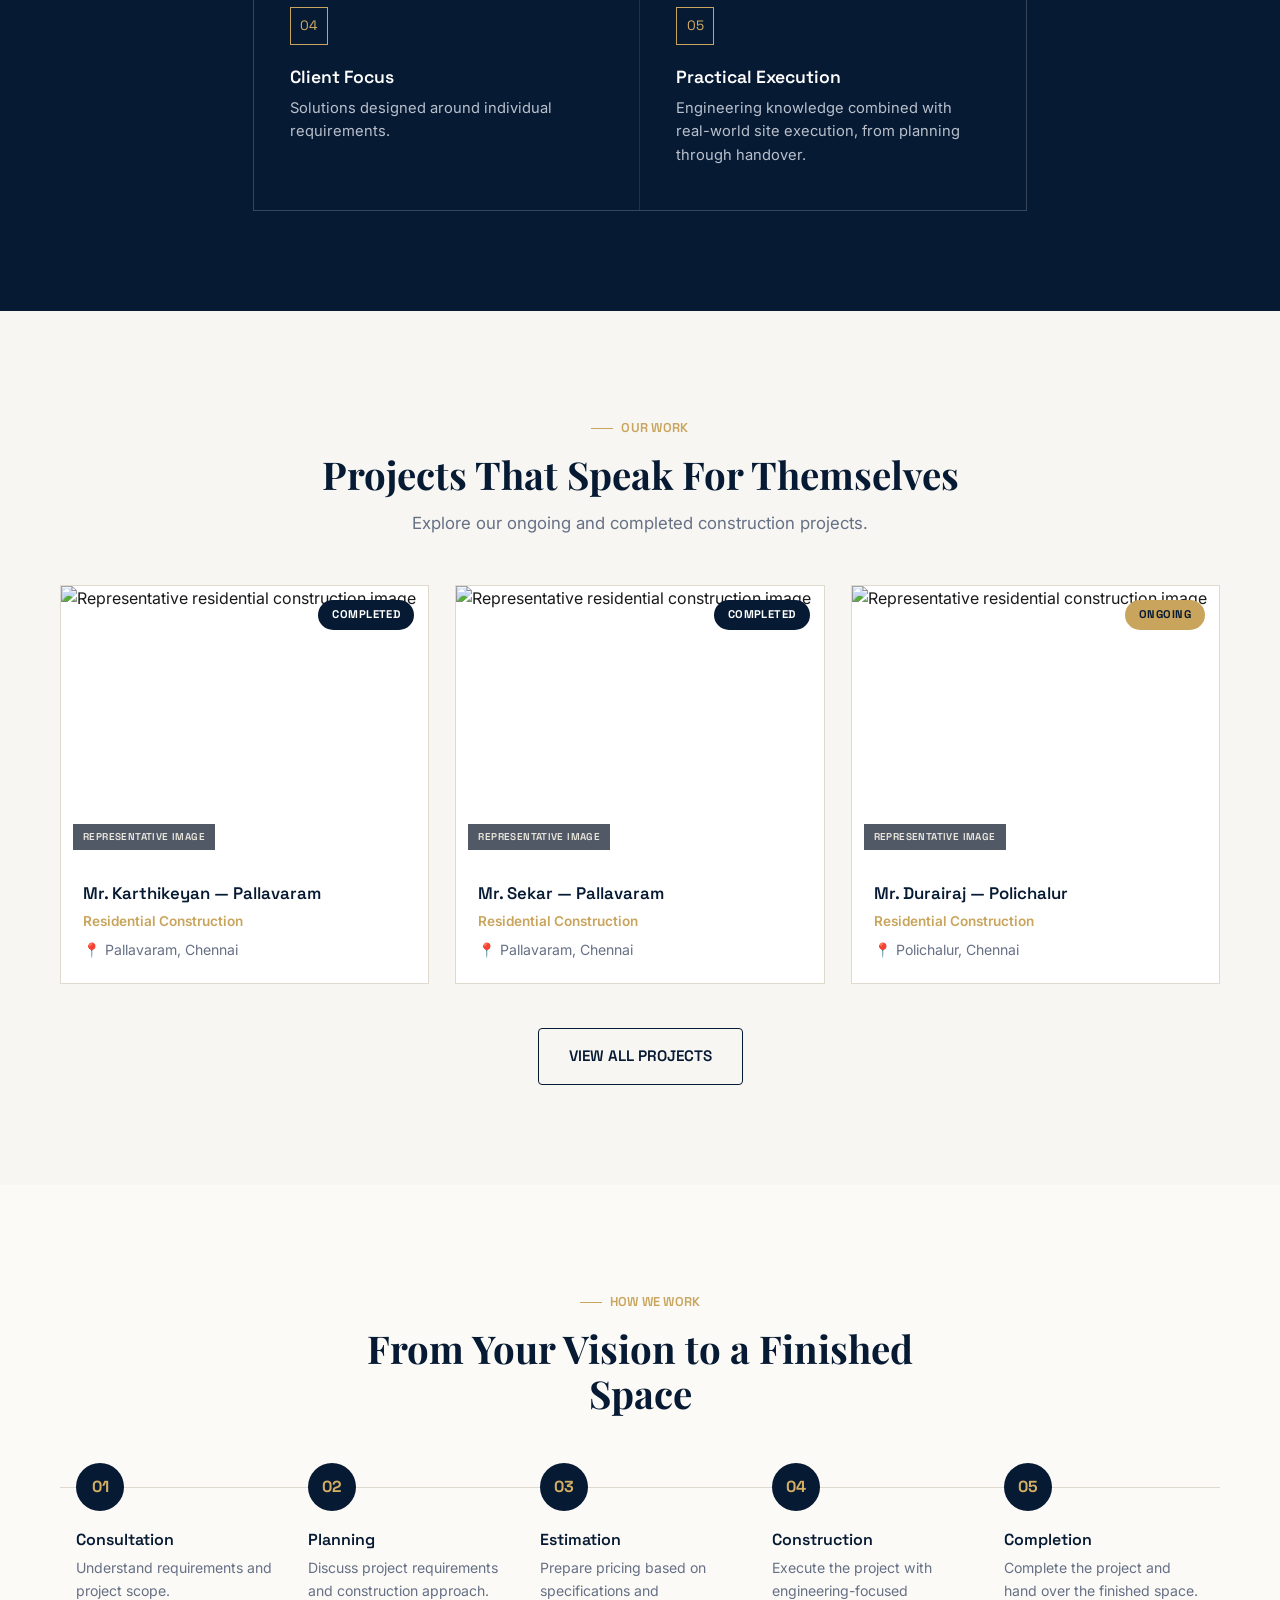
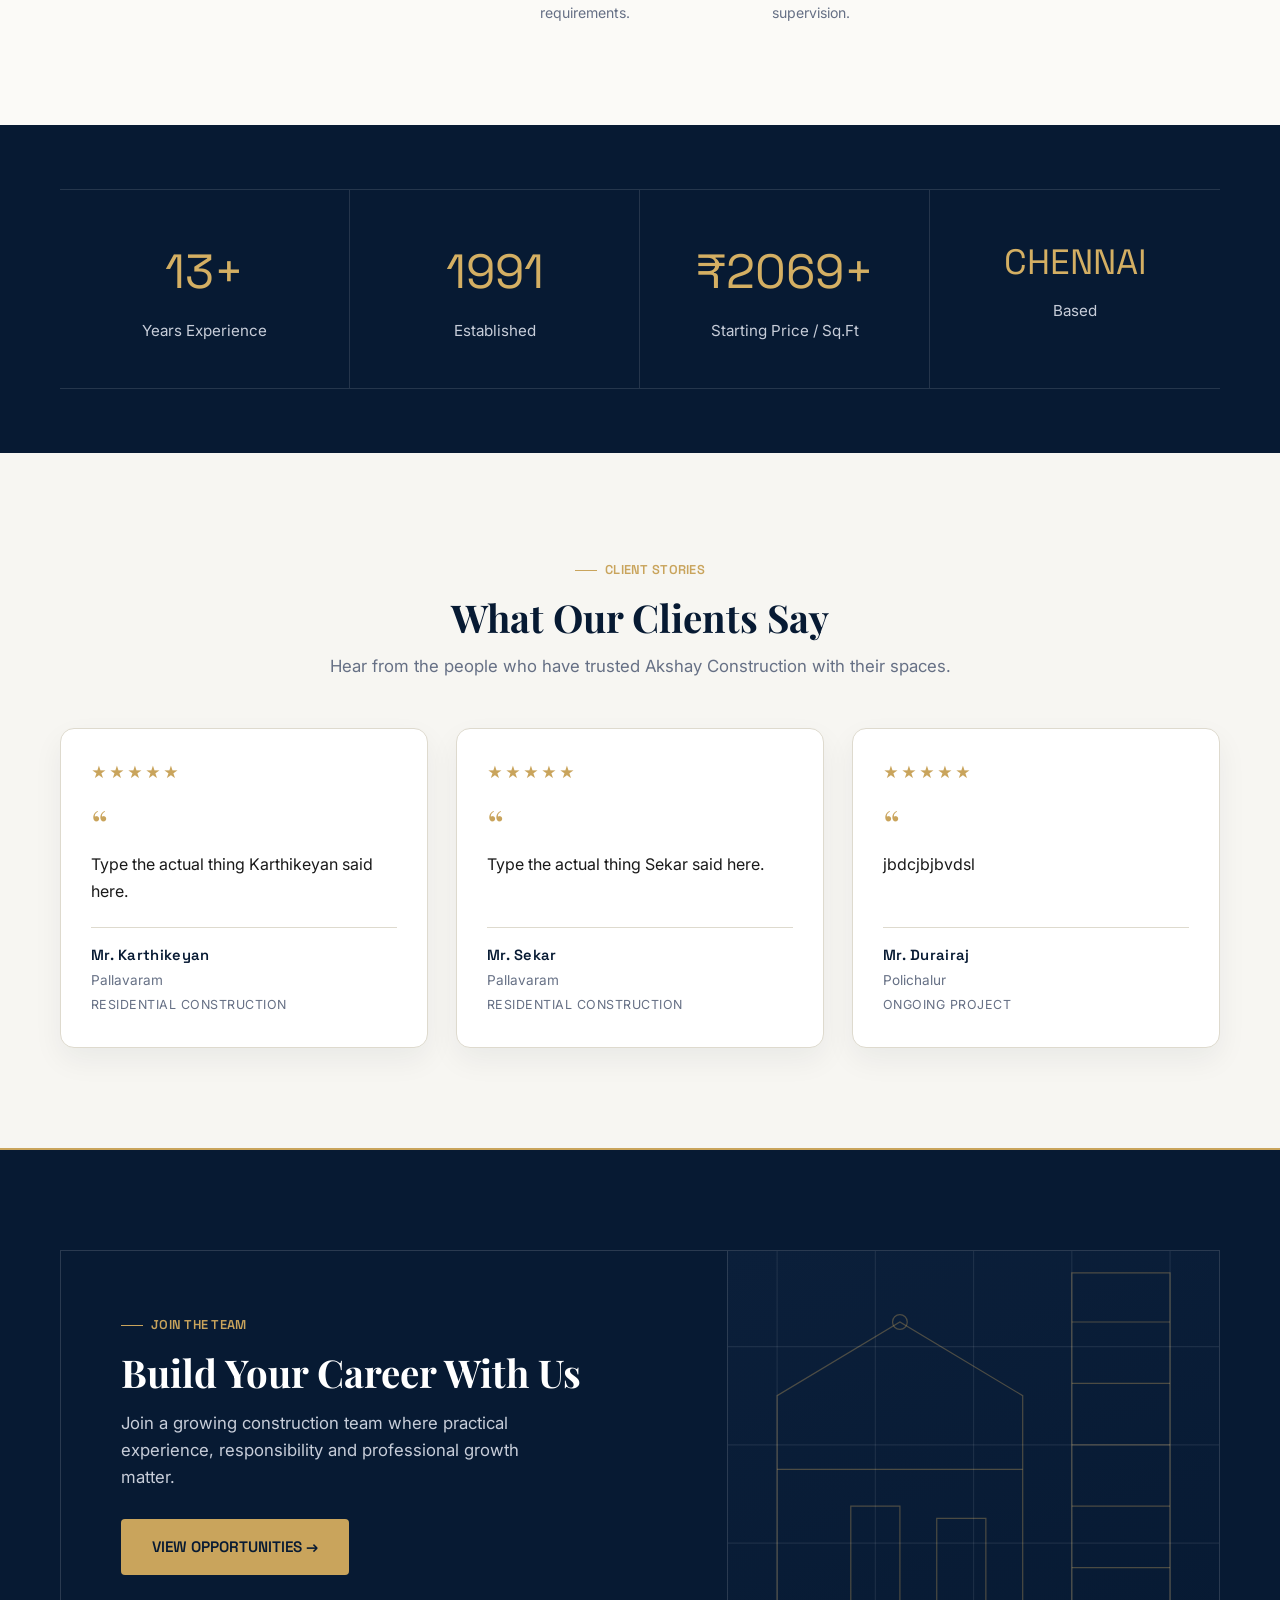
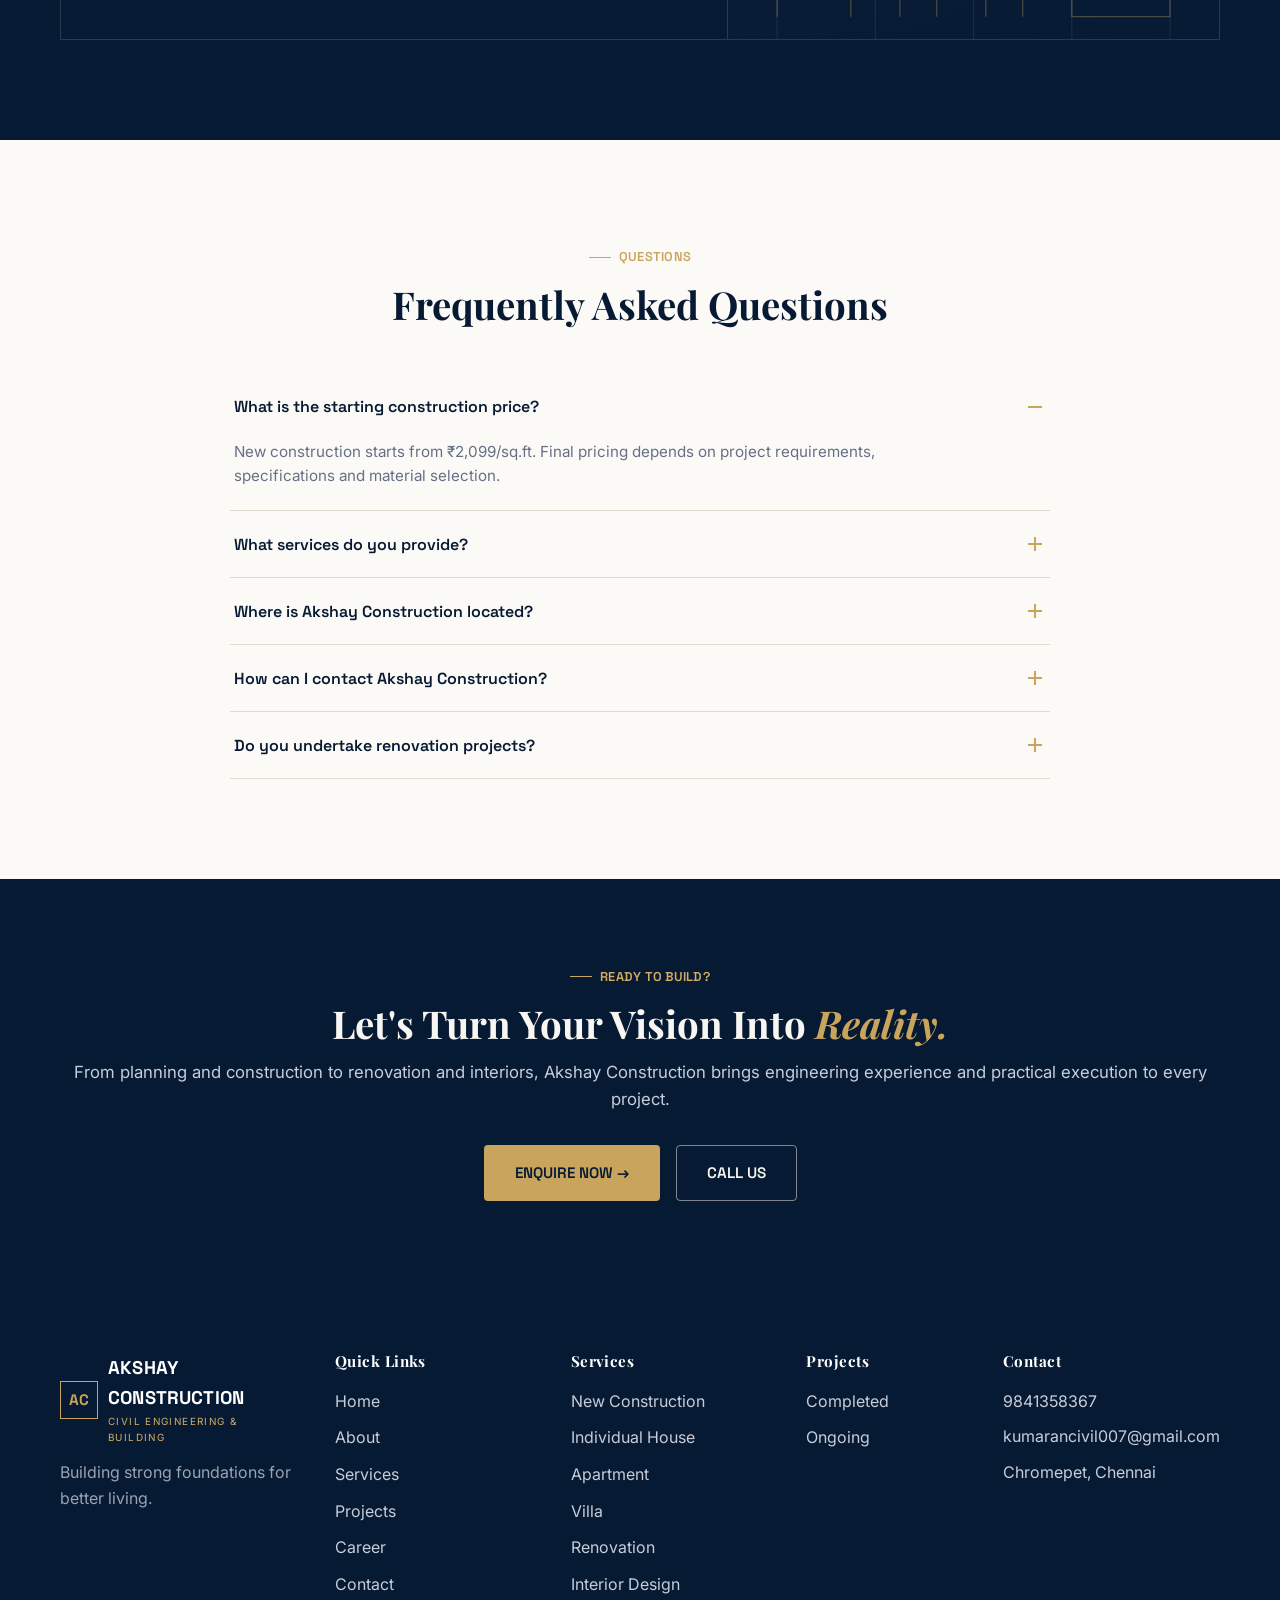
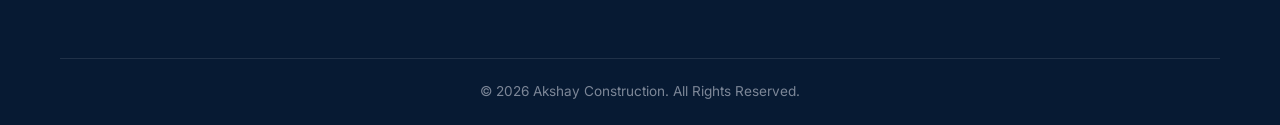
==== commit f7cffc65: "Update website" ====
--- a/index.html
+++ b/index.html
@@ -146,7 +146,7 @@
 <section class="section">
   <div class="container founder-section">
     <div class="founder-portrait-wrap reveal">
-      <img src="assets/images/founder/founder.jpg" alt="Founder and Civil Engineer of Akshay Construction" loading="lazy">
+      <img src="images/founder.jpeg" alt="Founder and Civil Engineer of Akshay Construction" loading="lazy">
       <div class="founder-badge">14+ YEARS EXPERIENCE</div>
     </div>
     <div class="founder-info reveal">
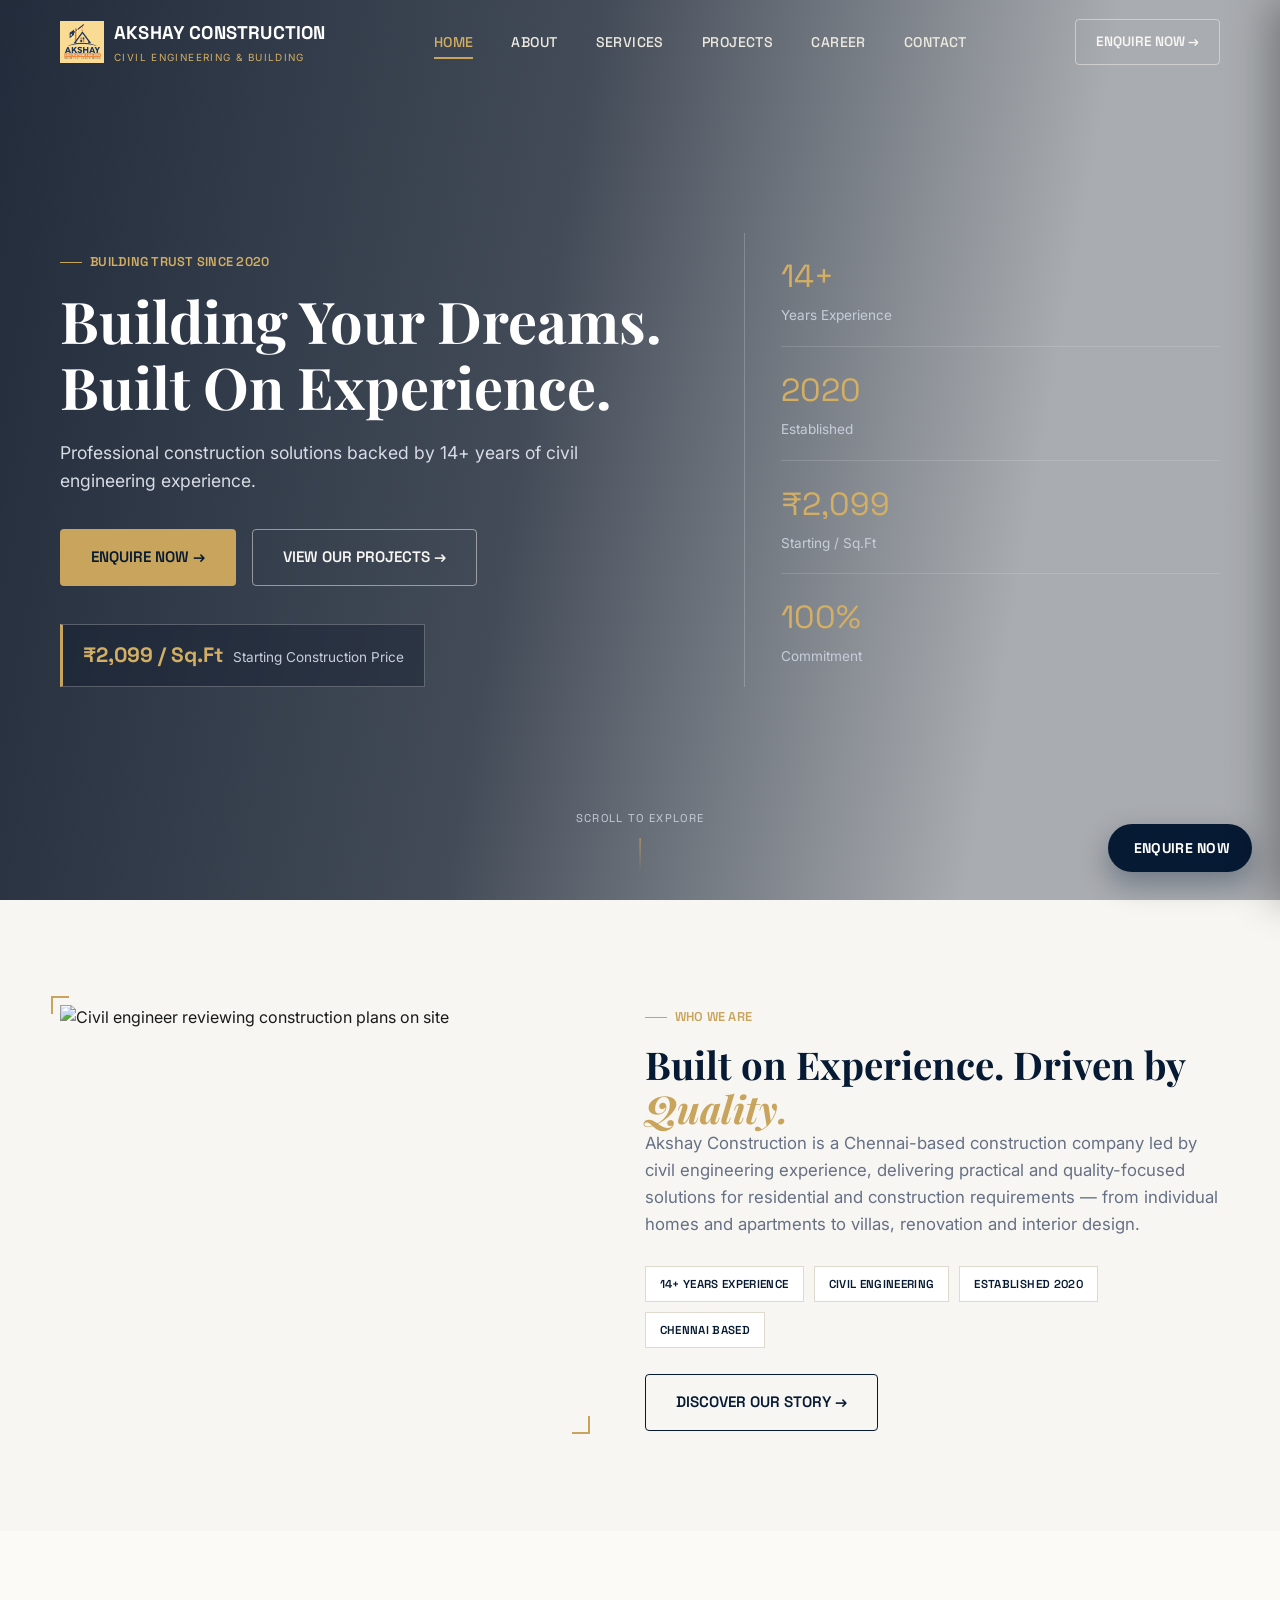
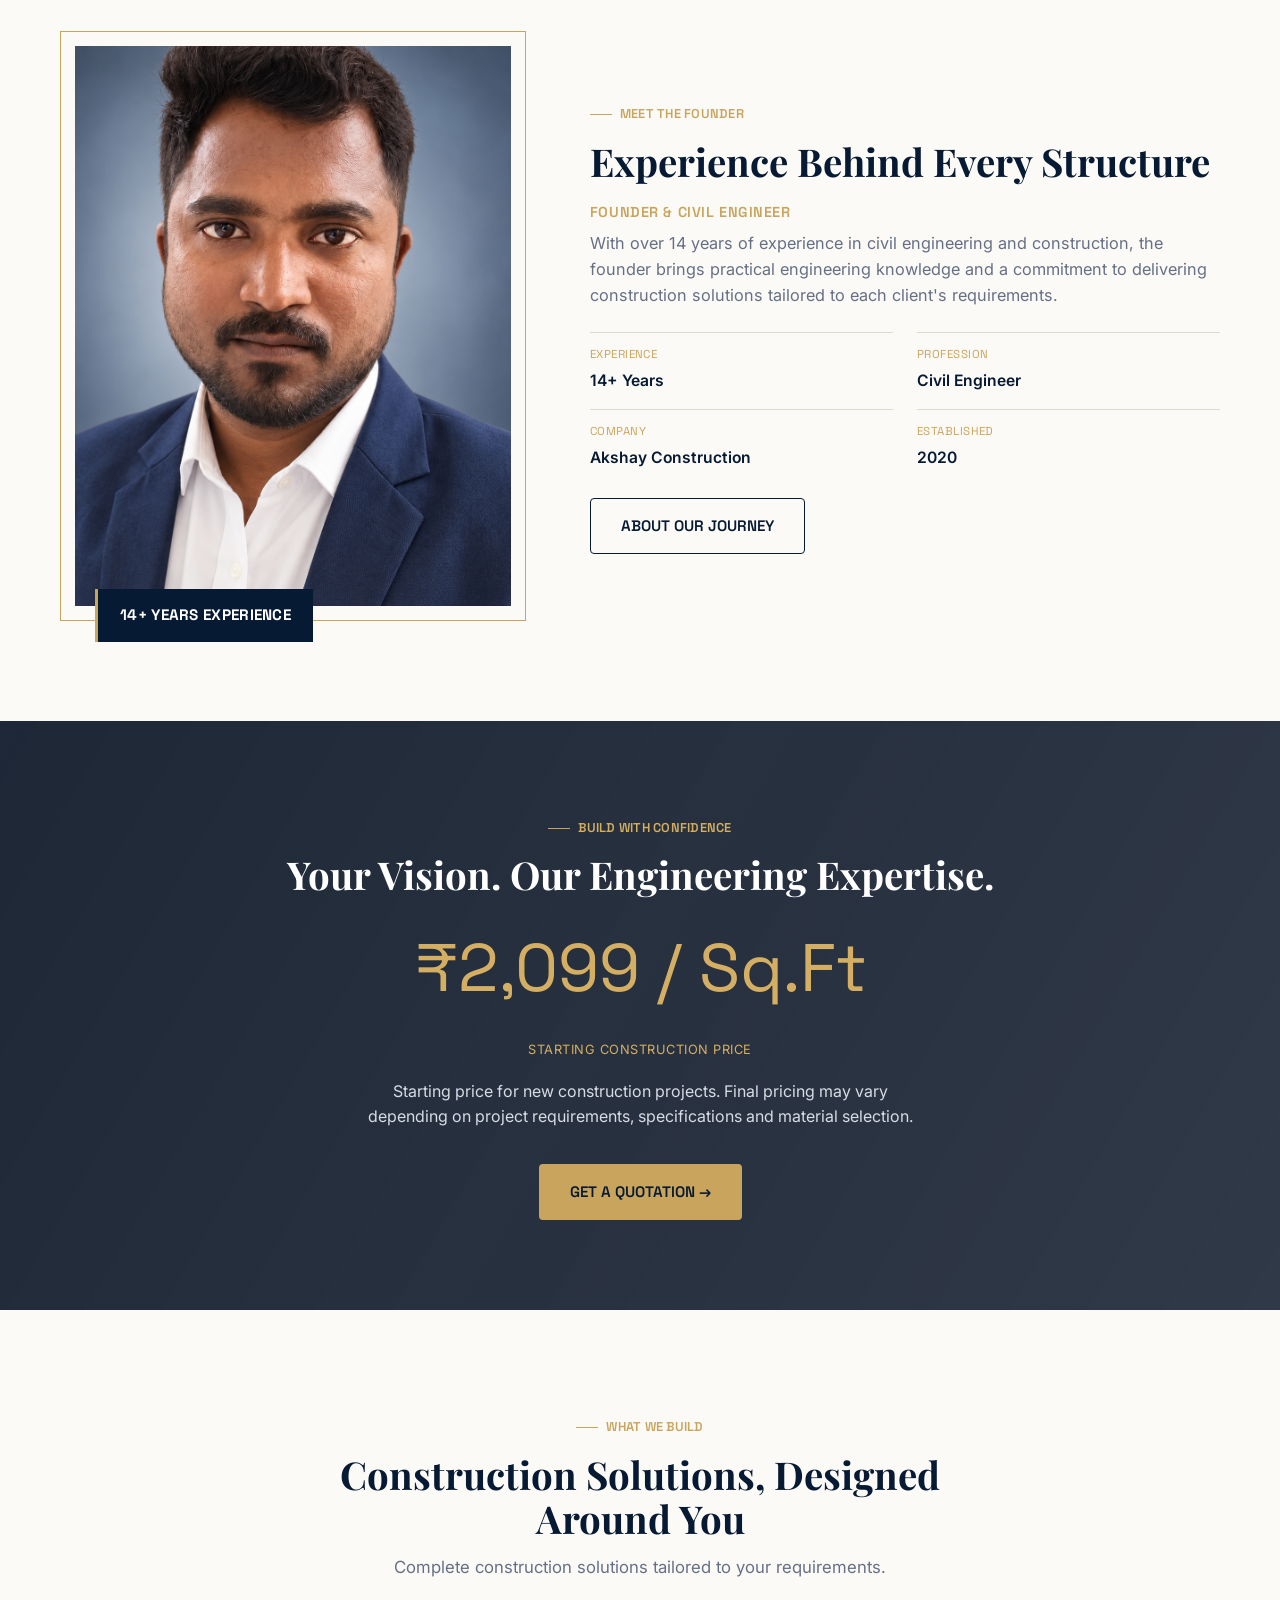
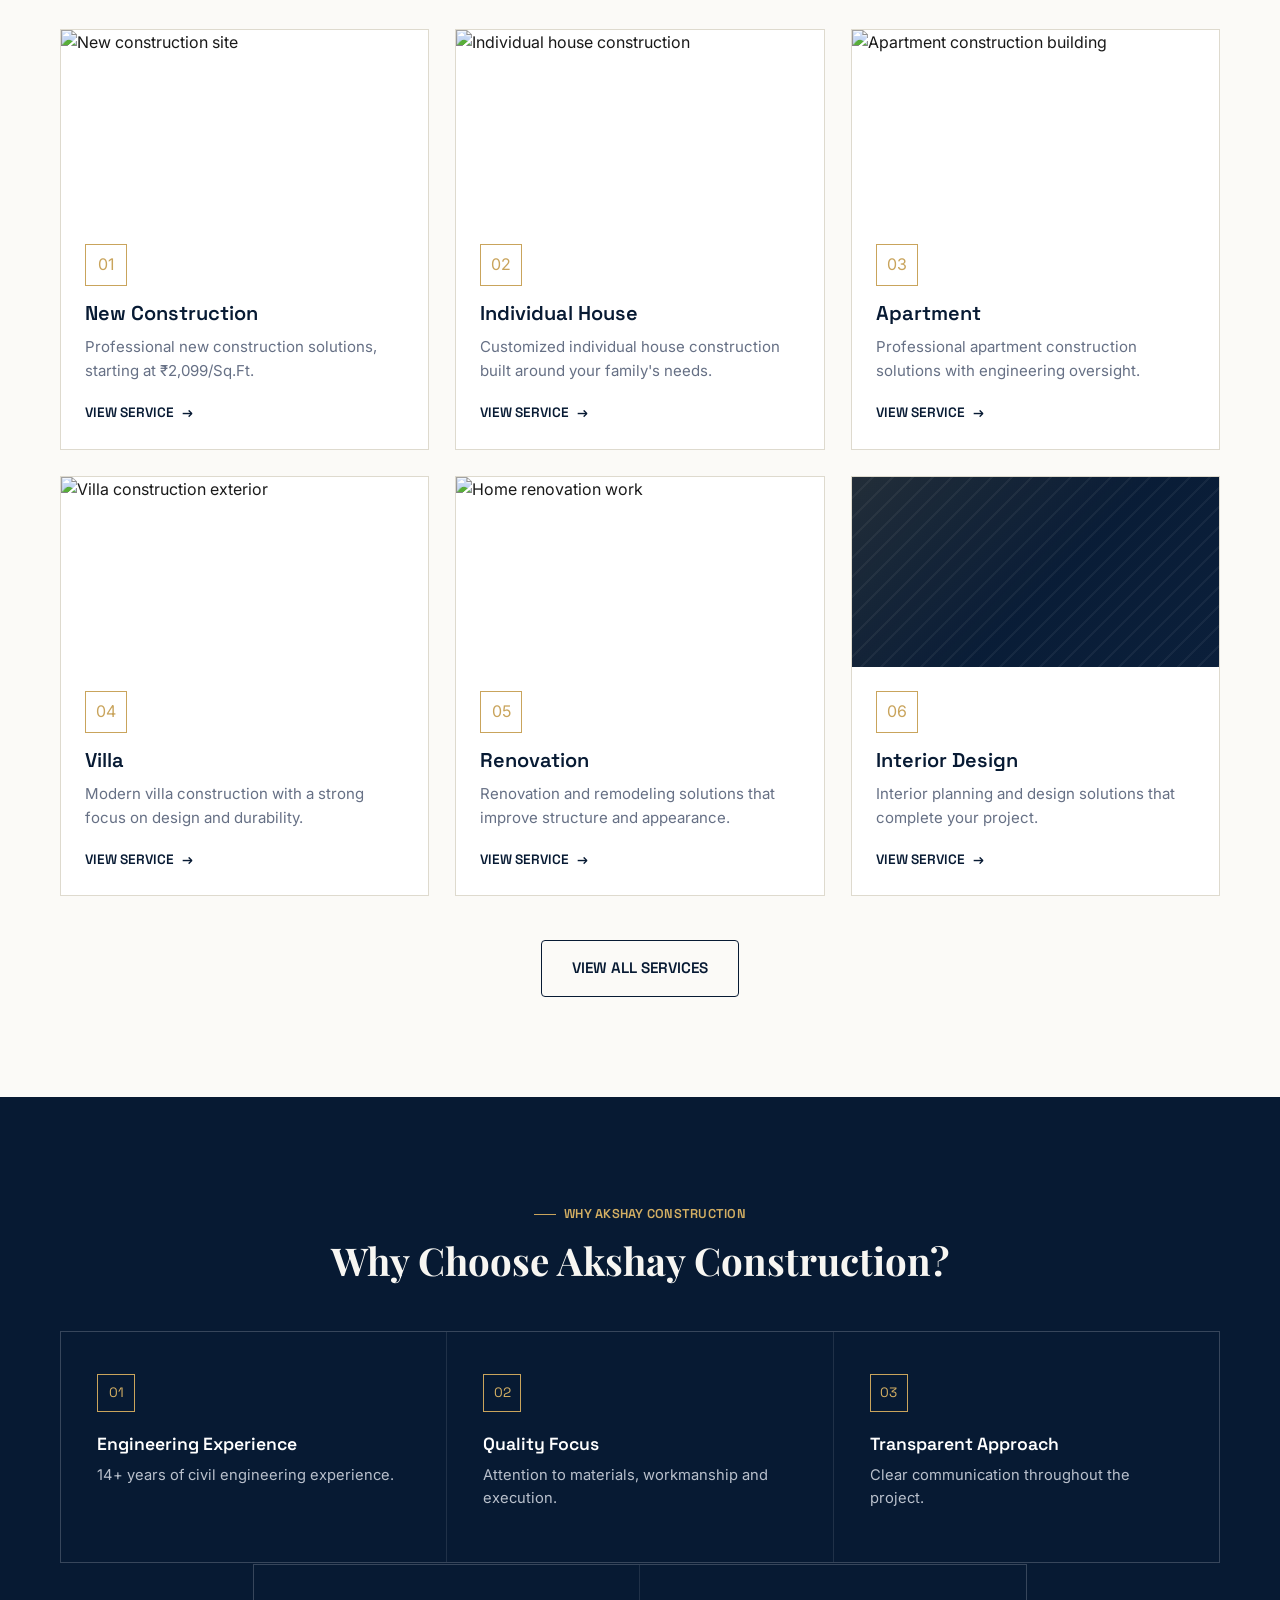
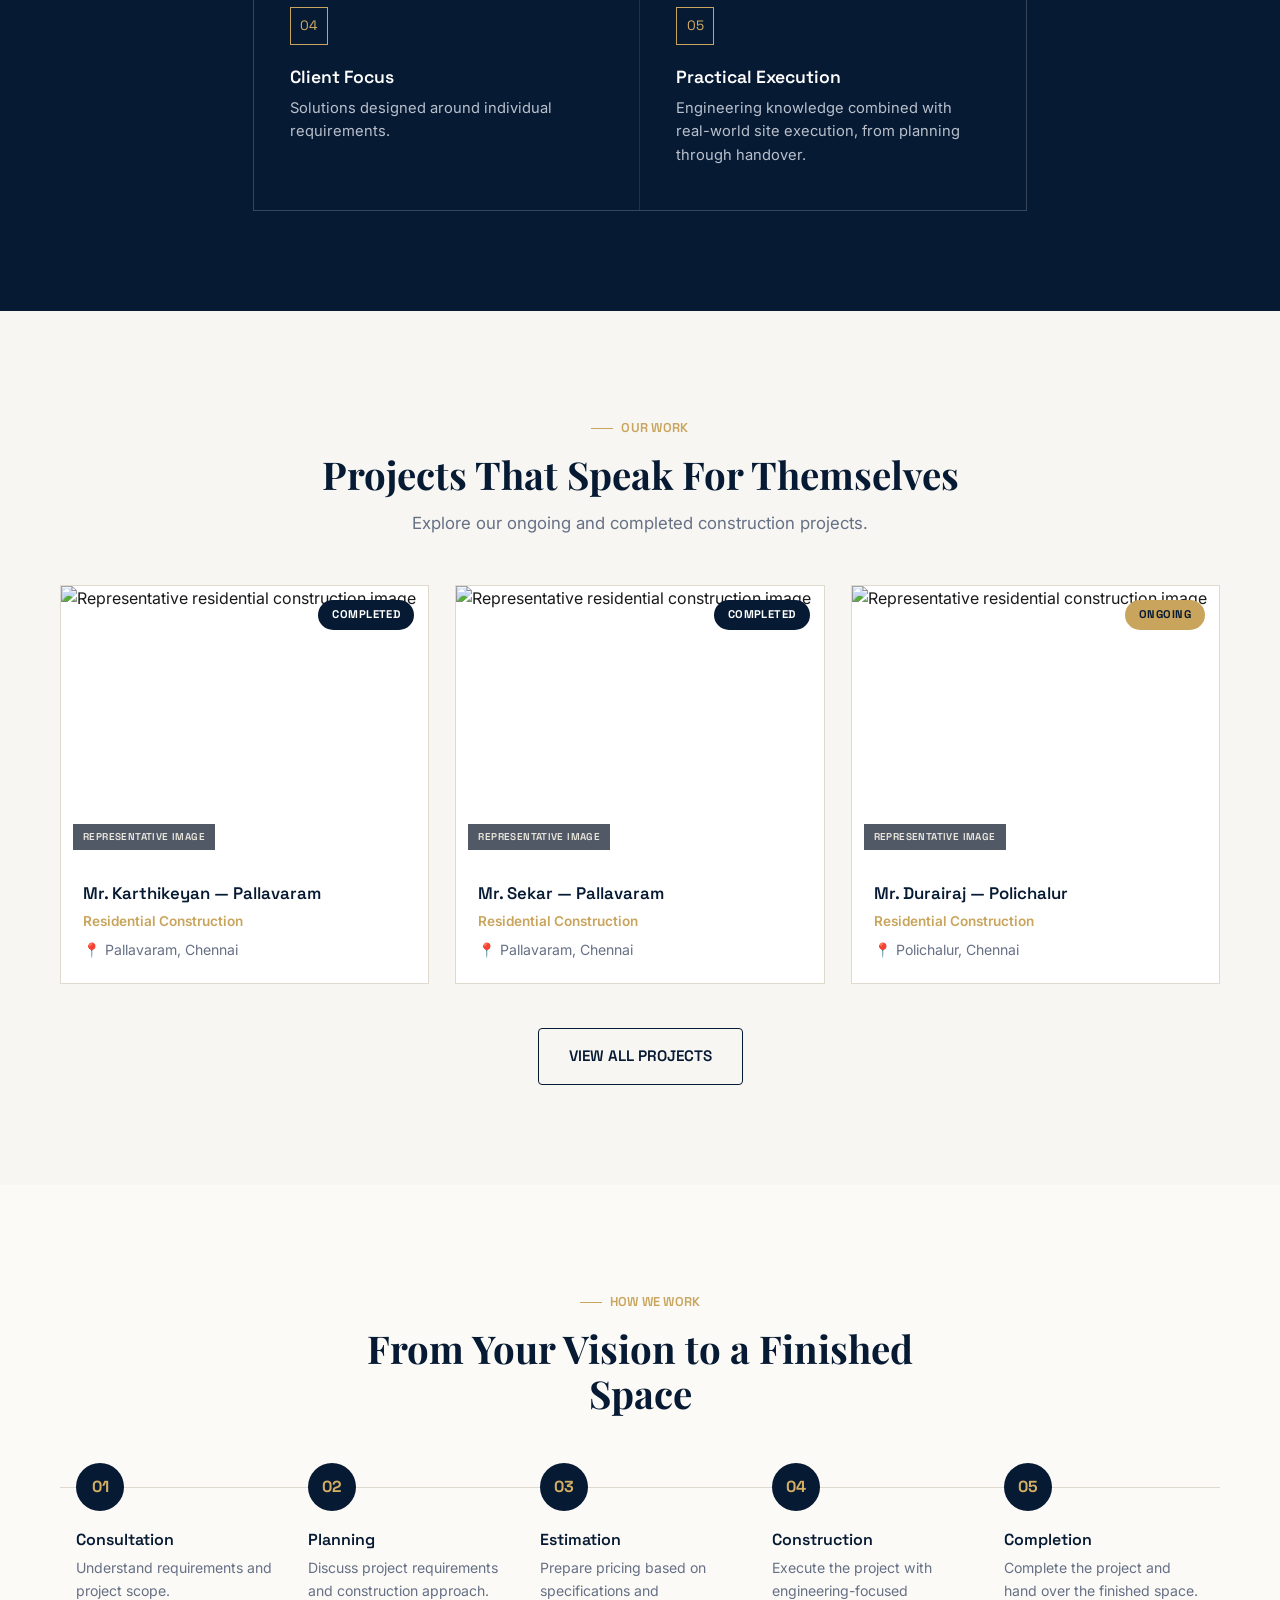
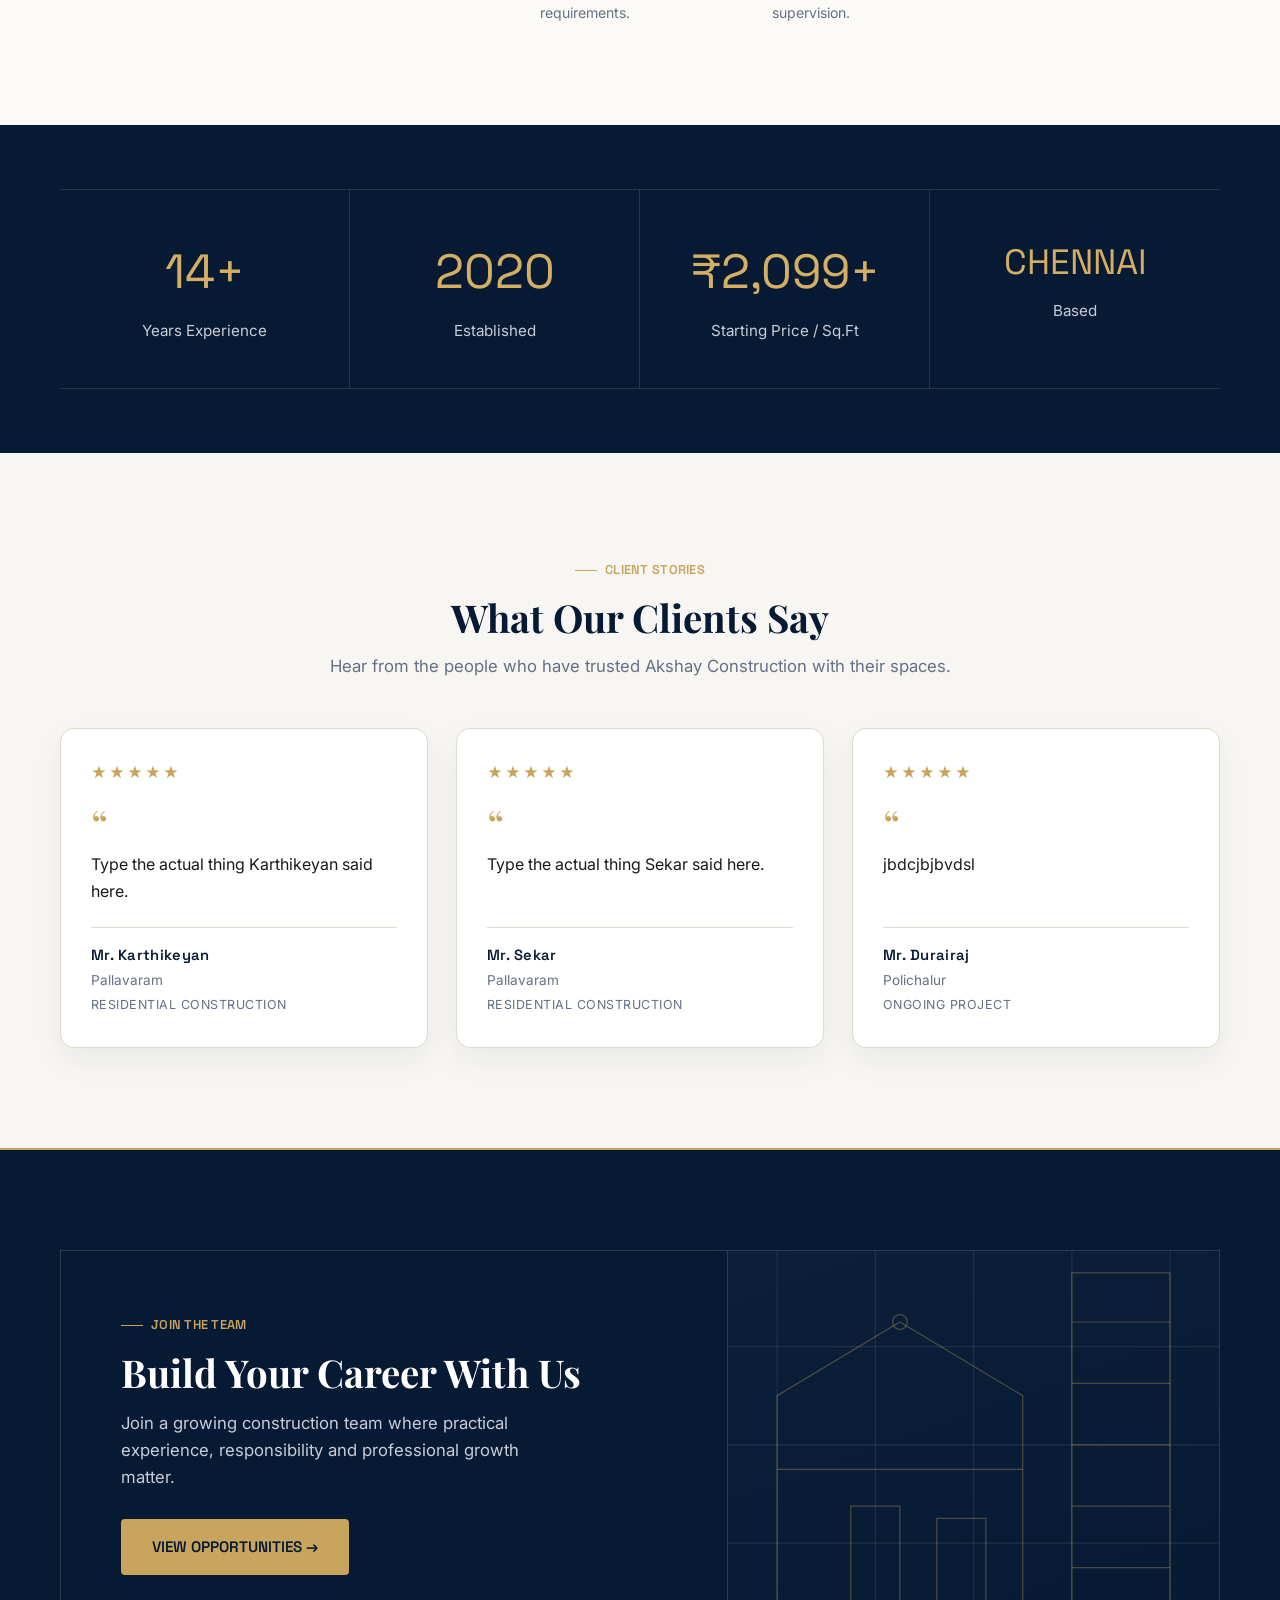
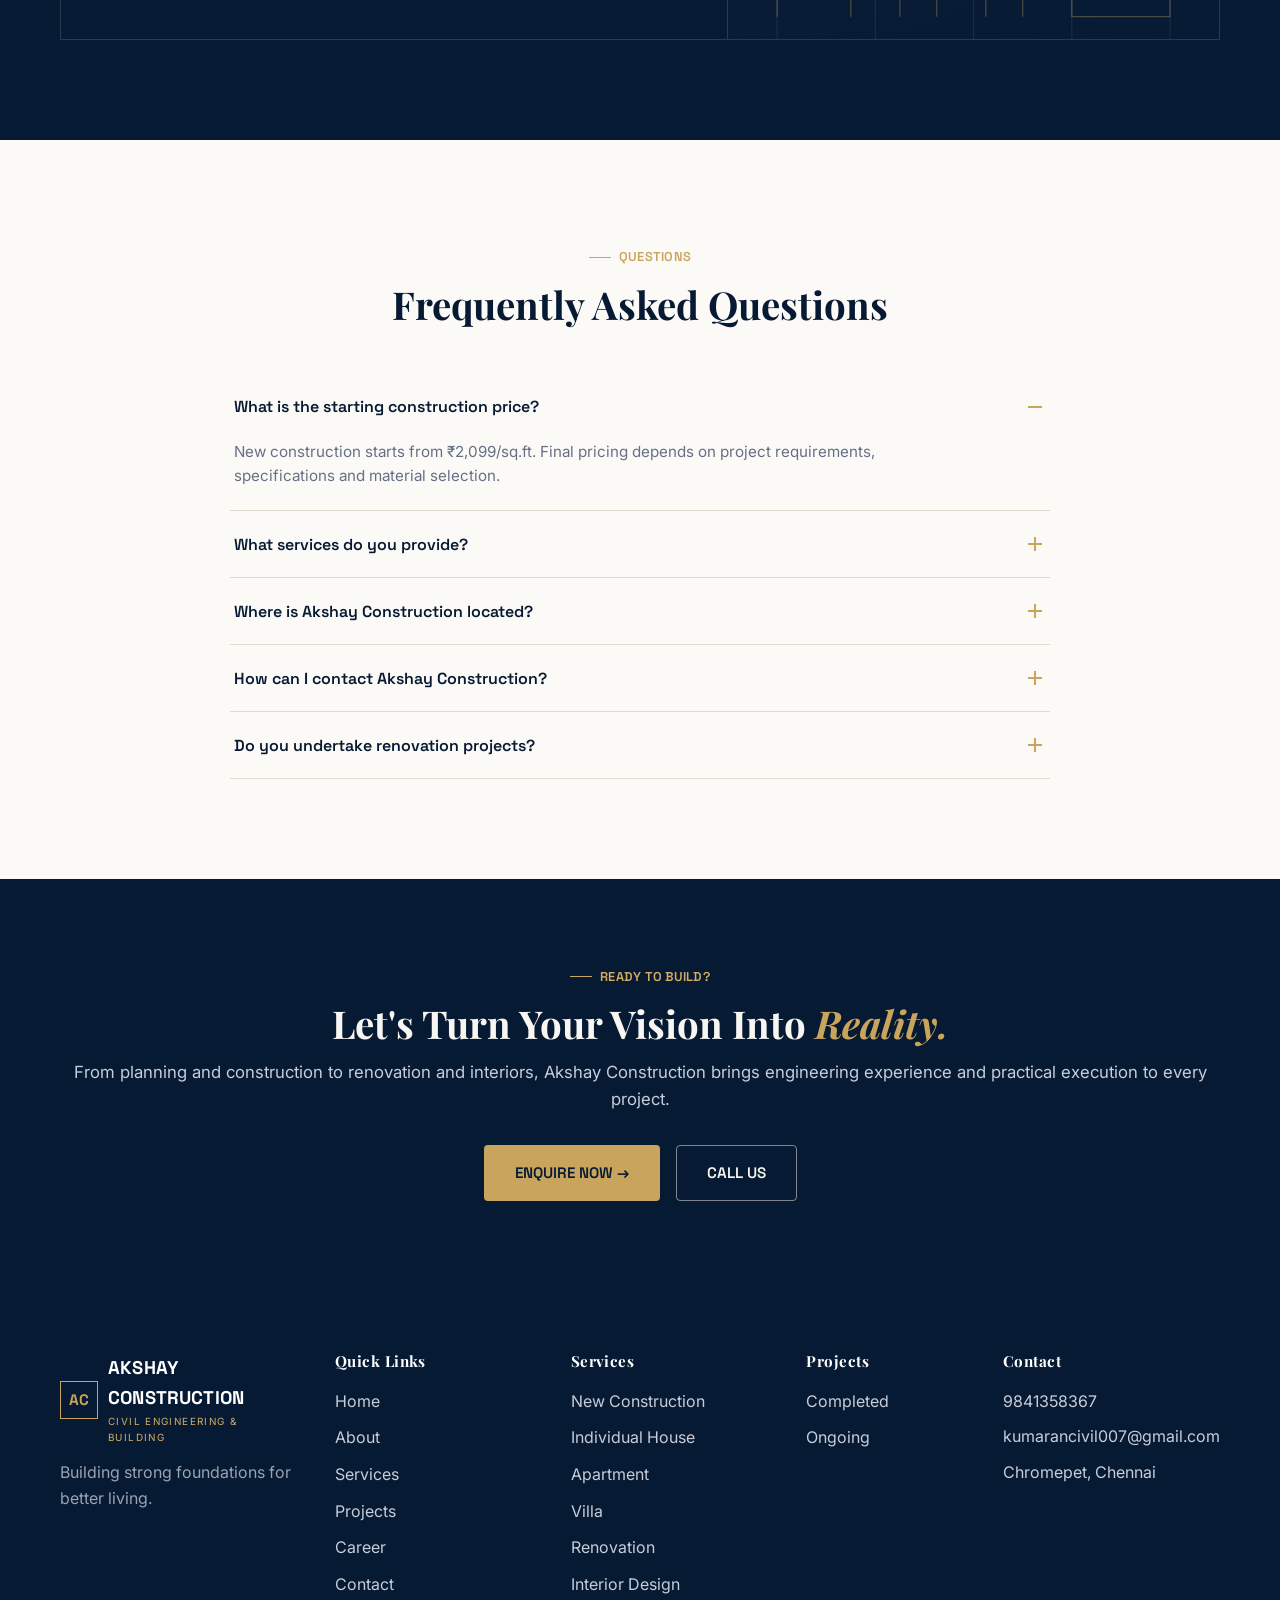
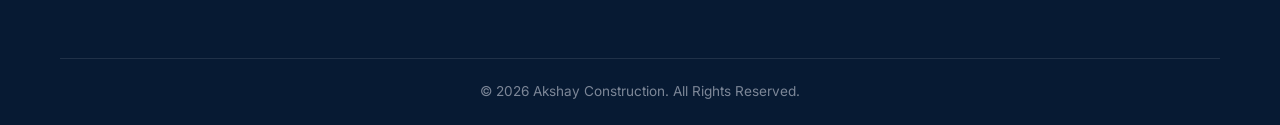
==== commit e8d29385: "Update website" ====
--- a/index.html
+++ b/index.html
@@ -16,7 +16,7 @@
 <meta name="twitter:title" content="Akshay Construction | Civil Contractor in Chennai">
 <meta name="twitter:description" content="New construction, individual houses, apartments, villas, renovation &amp; interior design in Chennai. 14+ years of civil engineering experience.">
 
-<link rel="icon" href="data:,">
+<link rel="icon" href="images/logo.jpeg" type="image/png">
 <link rel="stylesheet" href="css/global.css">
 <link rel="stylesheet" href="css/home.css">
 
@@ -61,7 +61,7 @@
 <header class="navbar">
   <div class="container">
     <a href="index.html" class="brand">
-      <span class="brand-mark">AC</span>
+      <img src="images/logo.jpeg" alt="Akshay Construction Logo" class="brand-logo">
       <span>AKSHAY CONSTRUCTION<small>CIVIL ENGINEERING &amp; BUILDING</small></span>
     </a>
     <nav class="nav-links">
@@ -146,7 +146,7 @@
 <section class="section">
   <div class="container founder-section">
     <div class="founder-portrait-wrap reveal">
-      <img src="images/founder.jpeg" alt="Founder and Civil Engineer of Akshay Construction" loading="lazy">
+      <img src="images/founder.png" alt="Founder and Civil Engineer of Akshay Construction" loading="lazy">
       <div class="founder-badge">14+ YEARS EXPERIENCE</div>
     </div>
     <div class="founder-info reveal">
--- a/css/global.css
+++ b/css/global.css
@@ -232,6 +232,12 @@
    so keep the bar solid from the start on those pages */
 .navbar.is-solid{ background:var(--navy-900); }
 
+.brand-logo{
+  width:44px;
+  height:44px;
+  object-fit:contain;
+  flex-shrink:0;
+}
 .brand{
   display:flex;
   align-items:center;
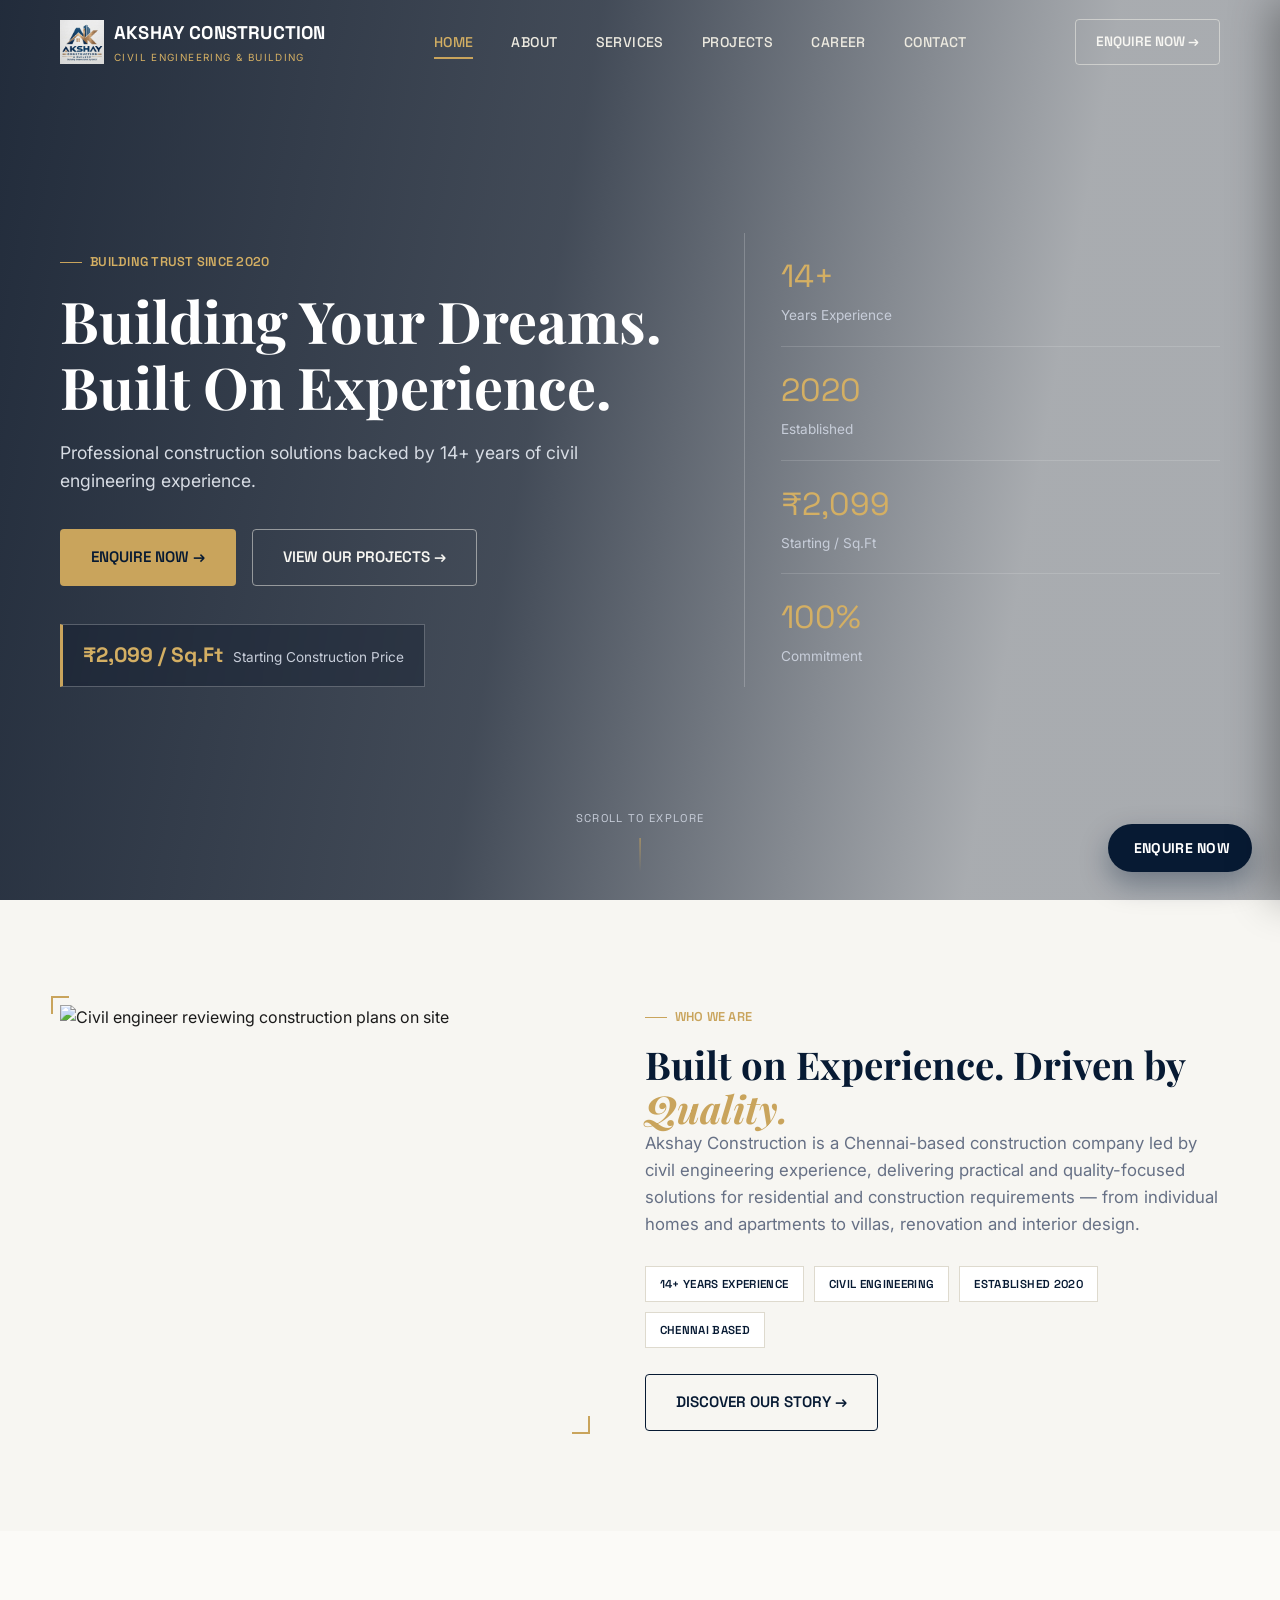
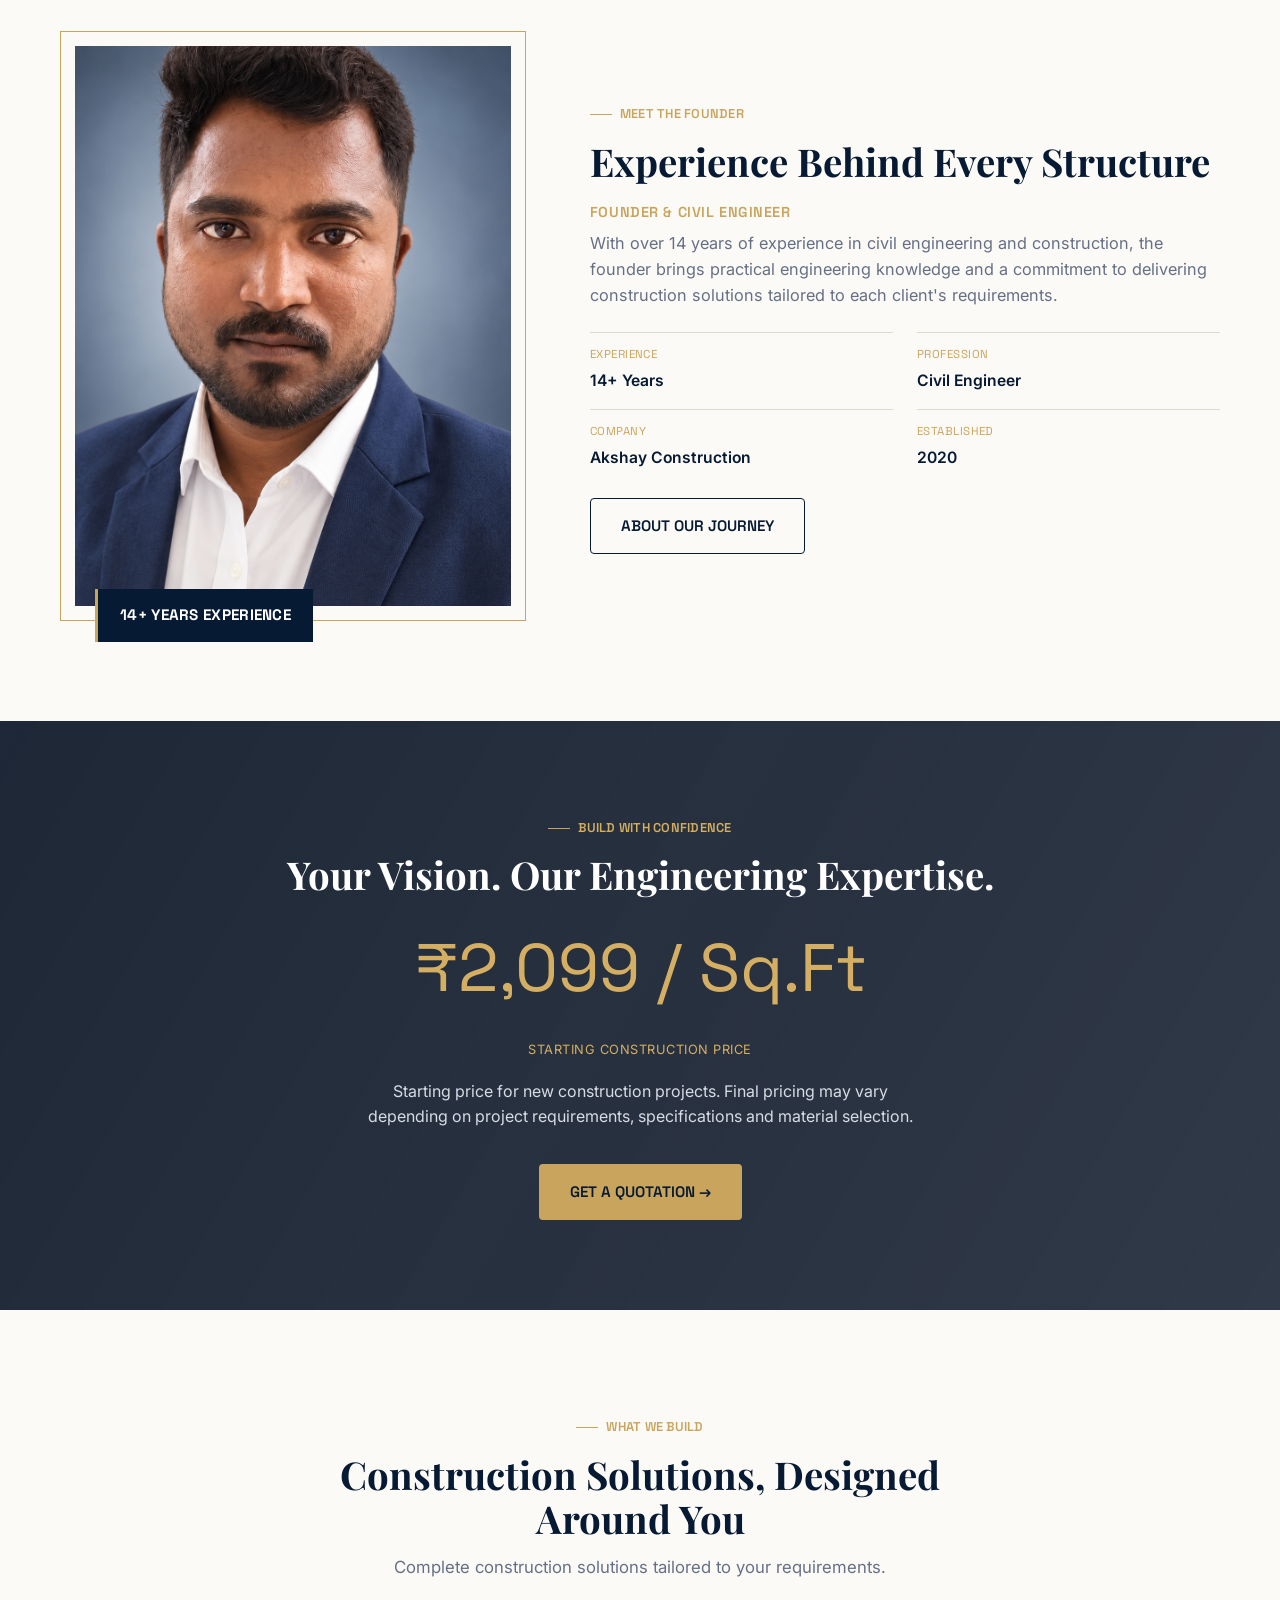
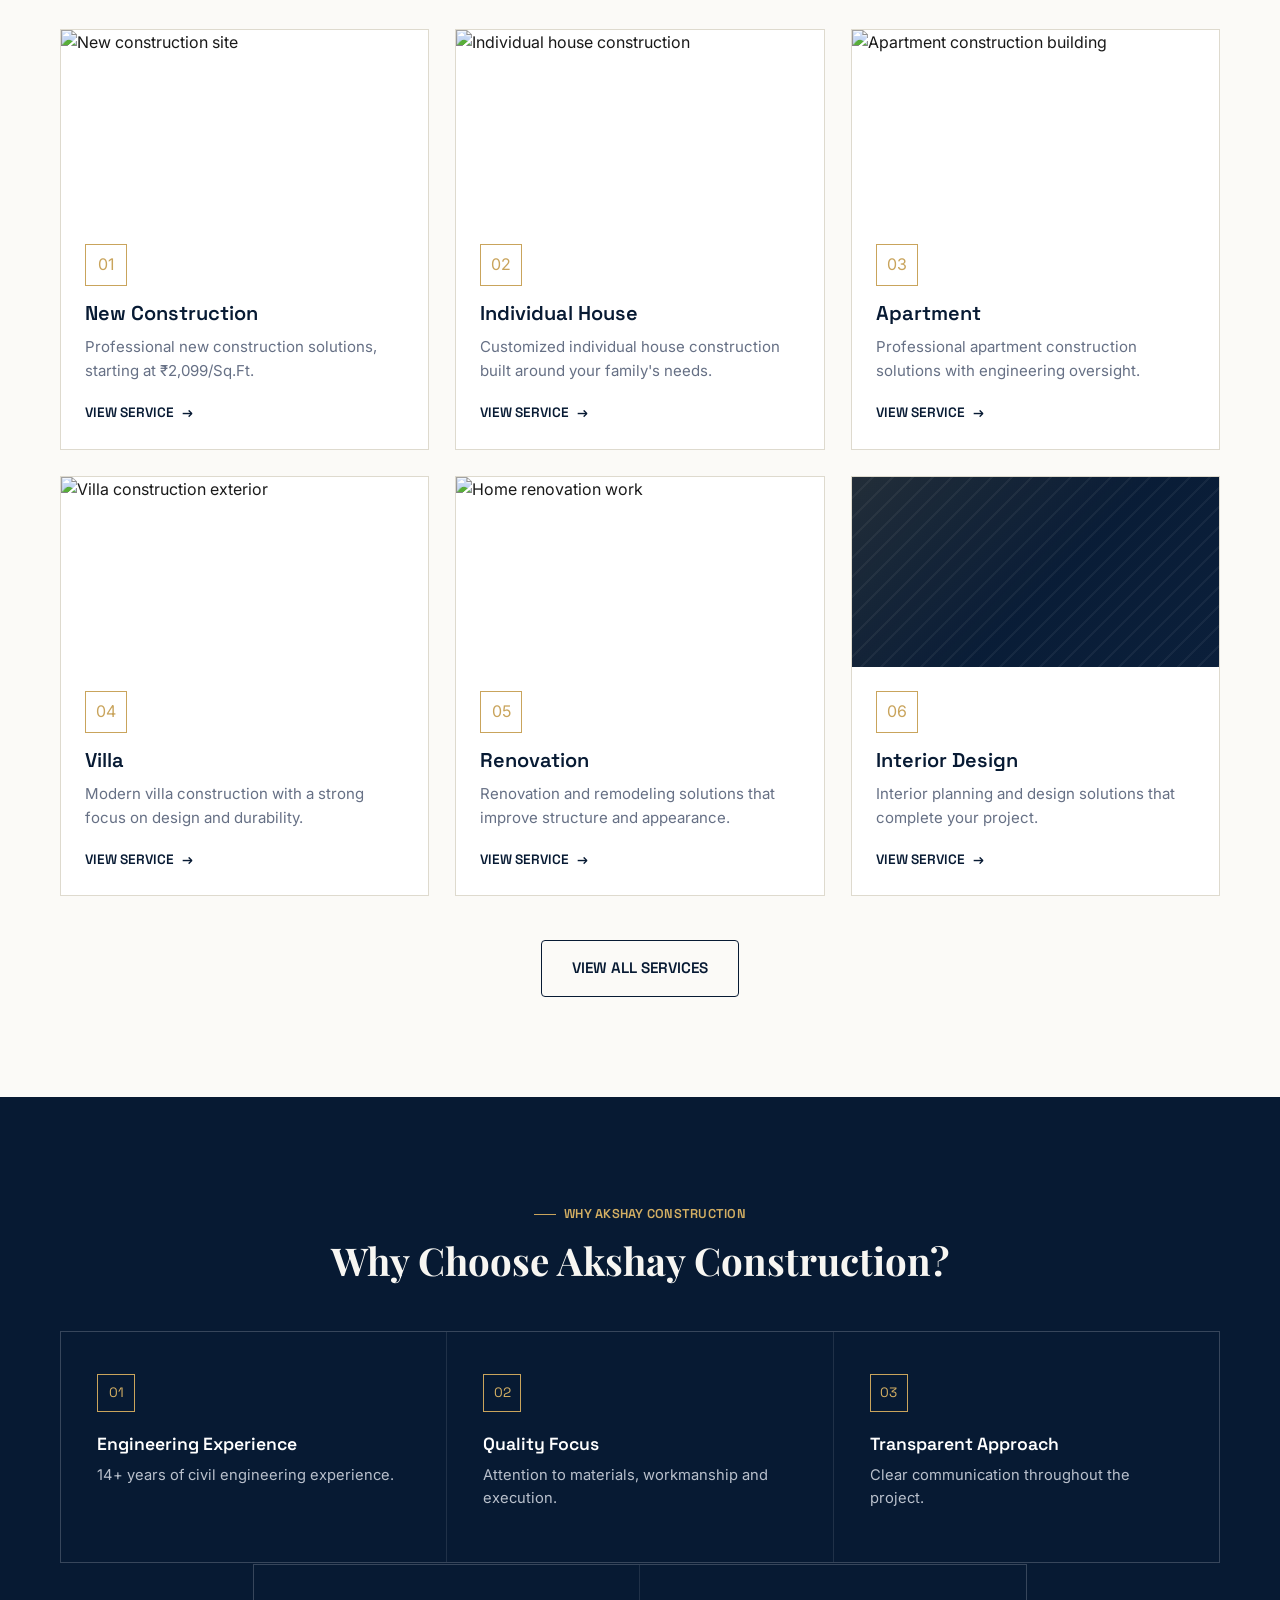
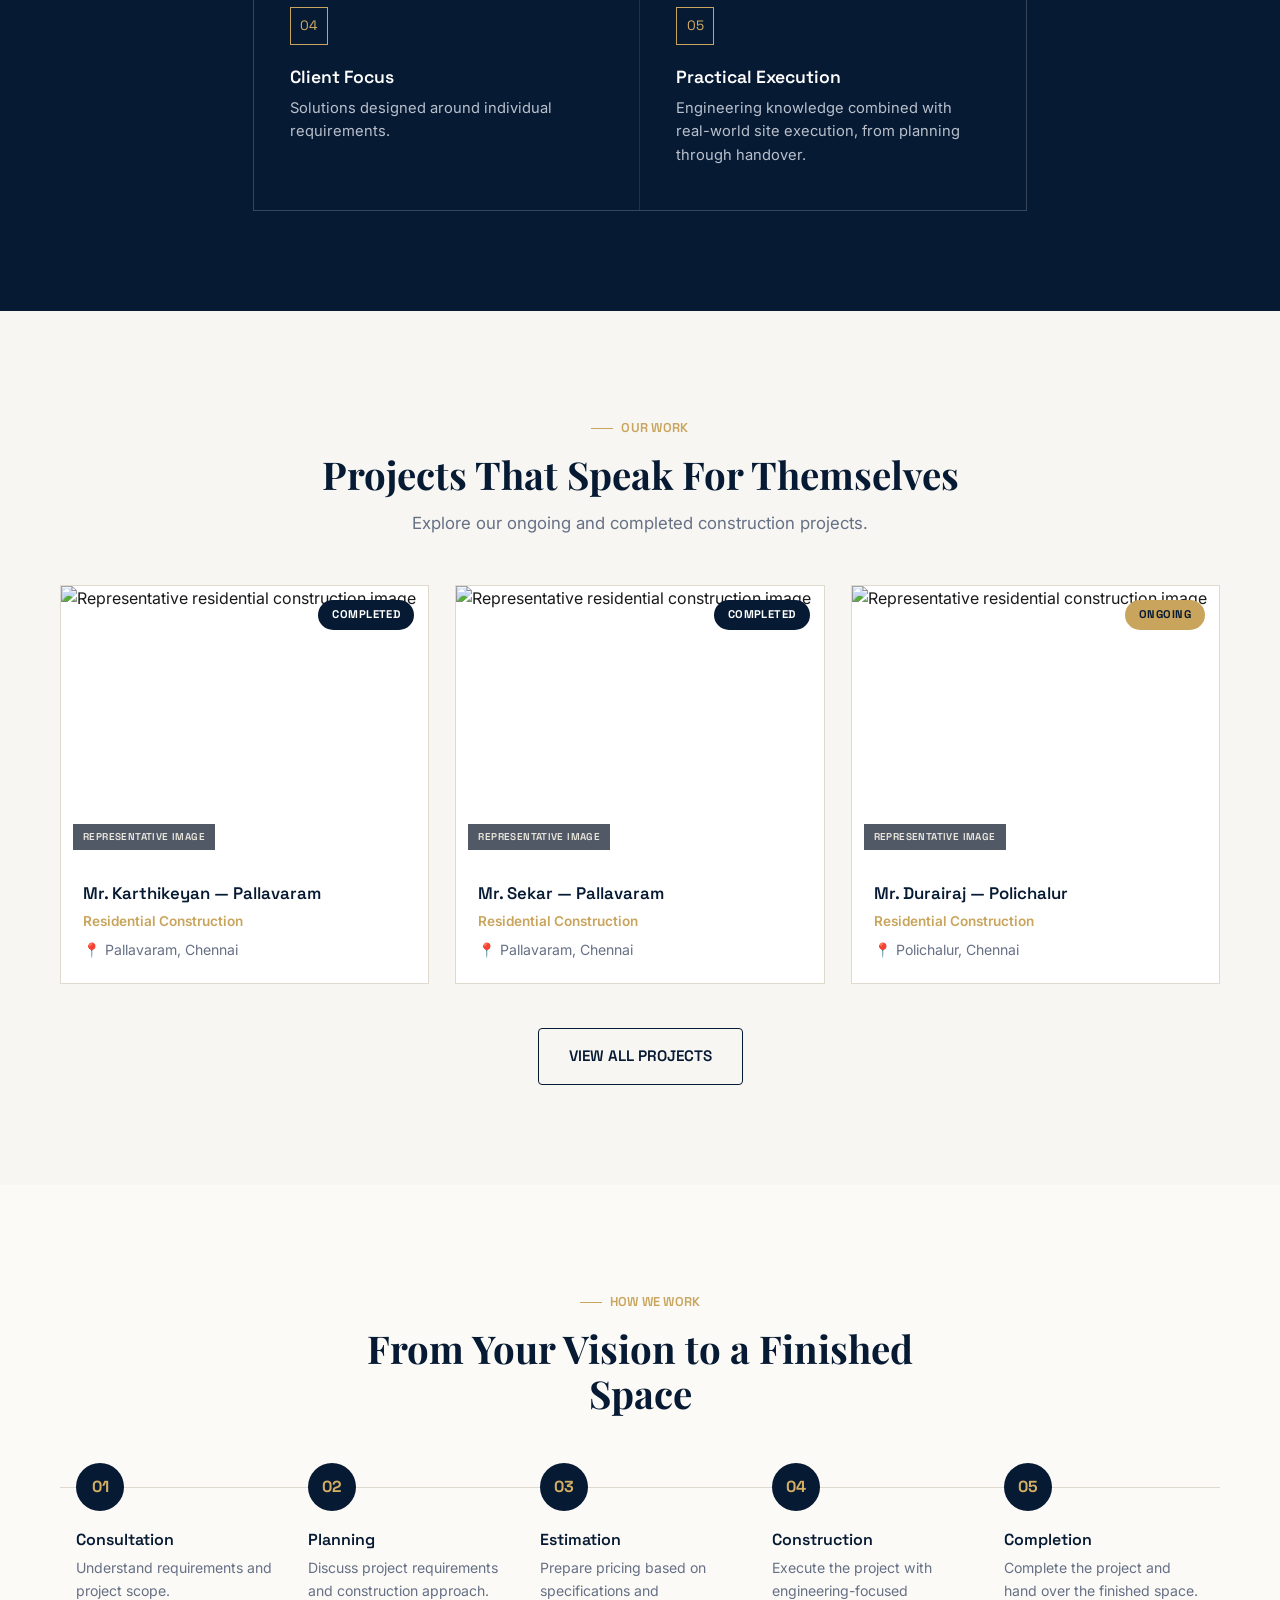
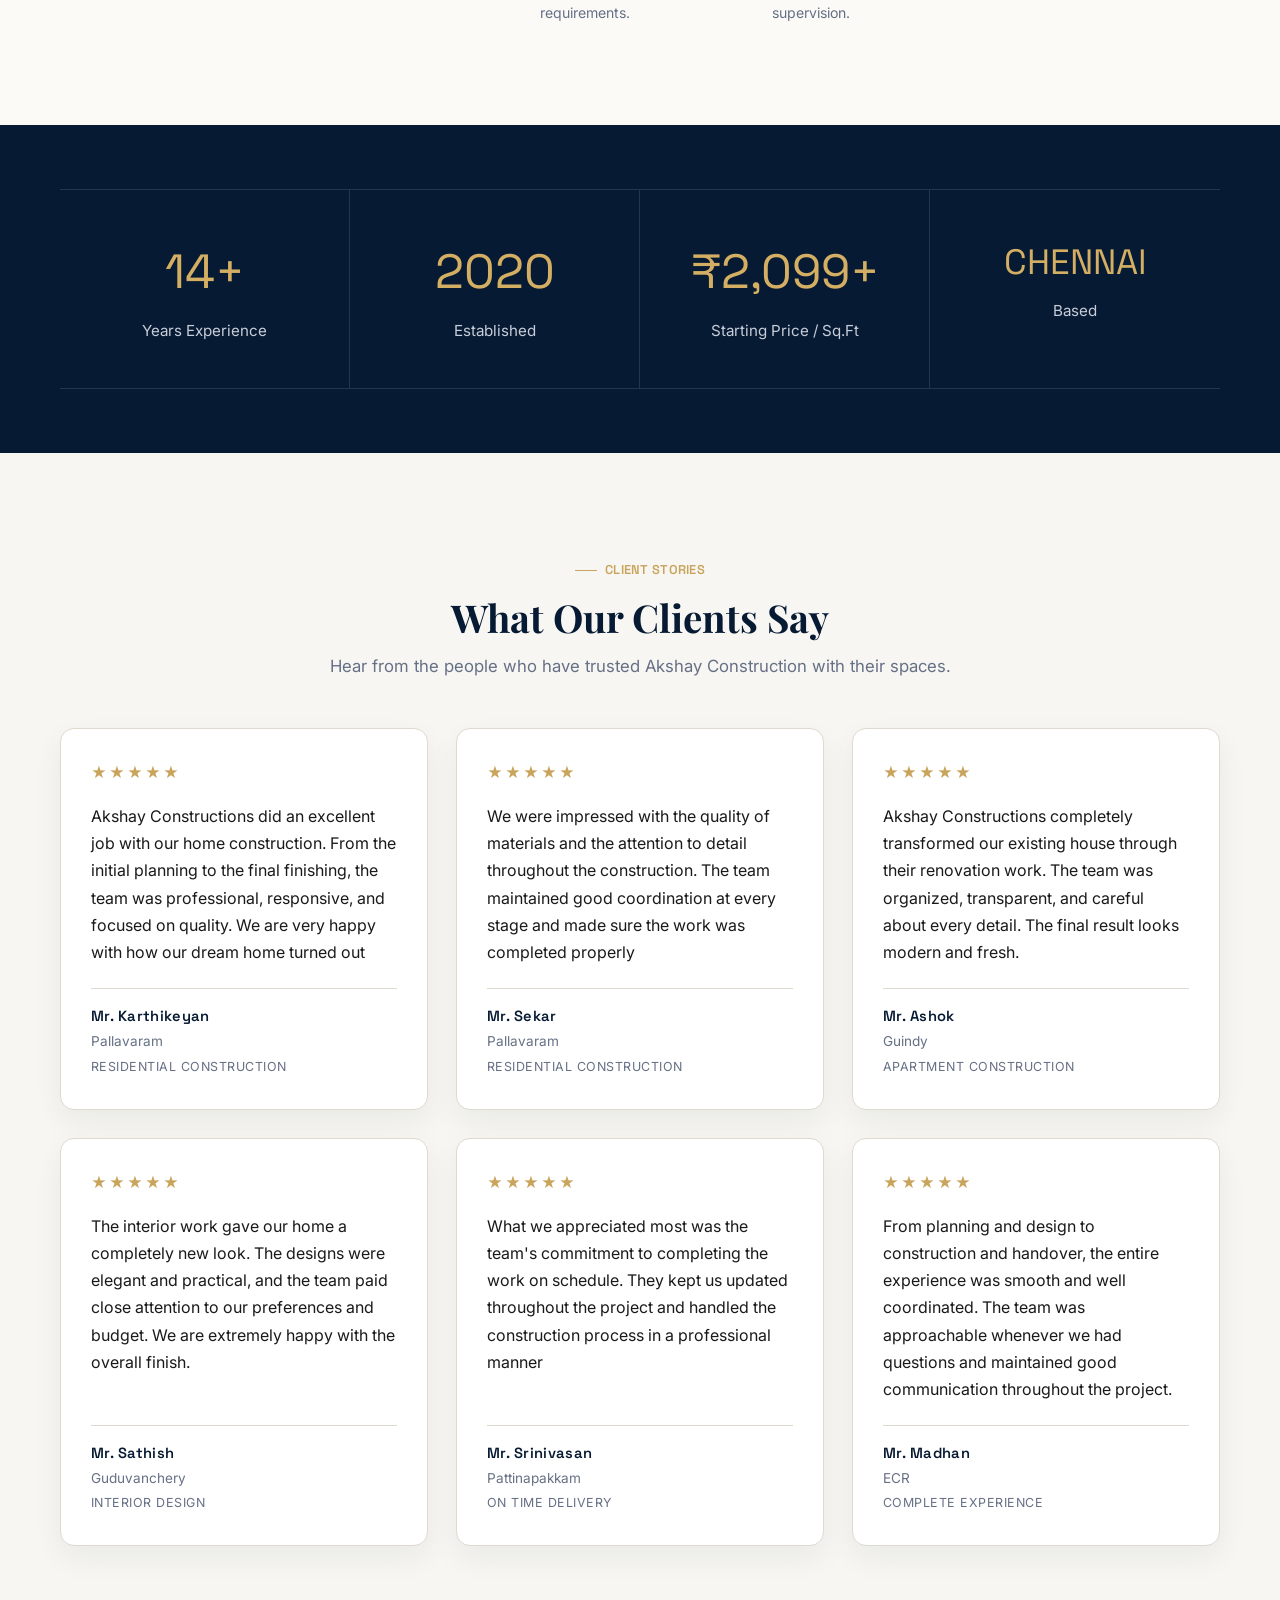
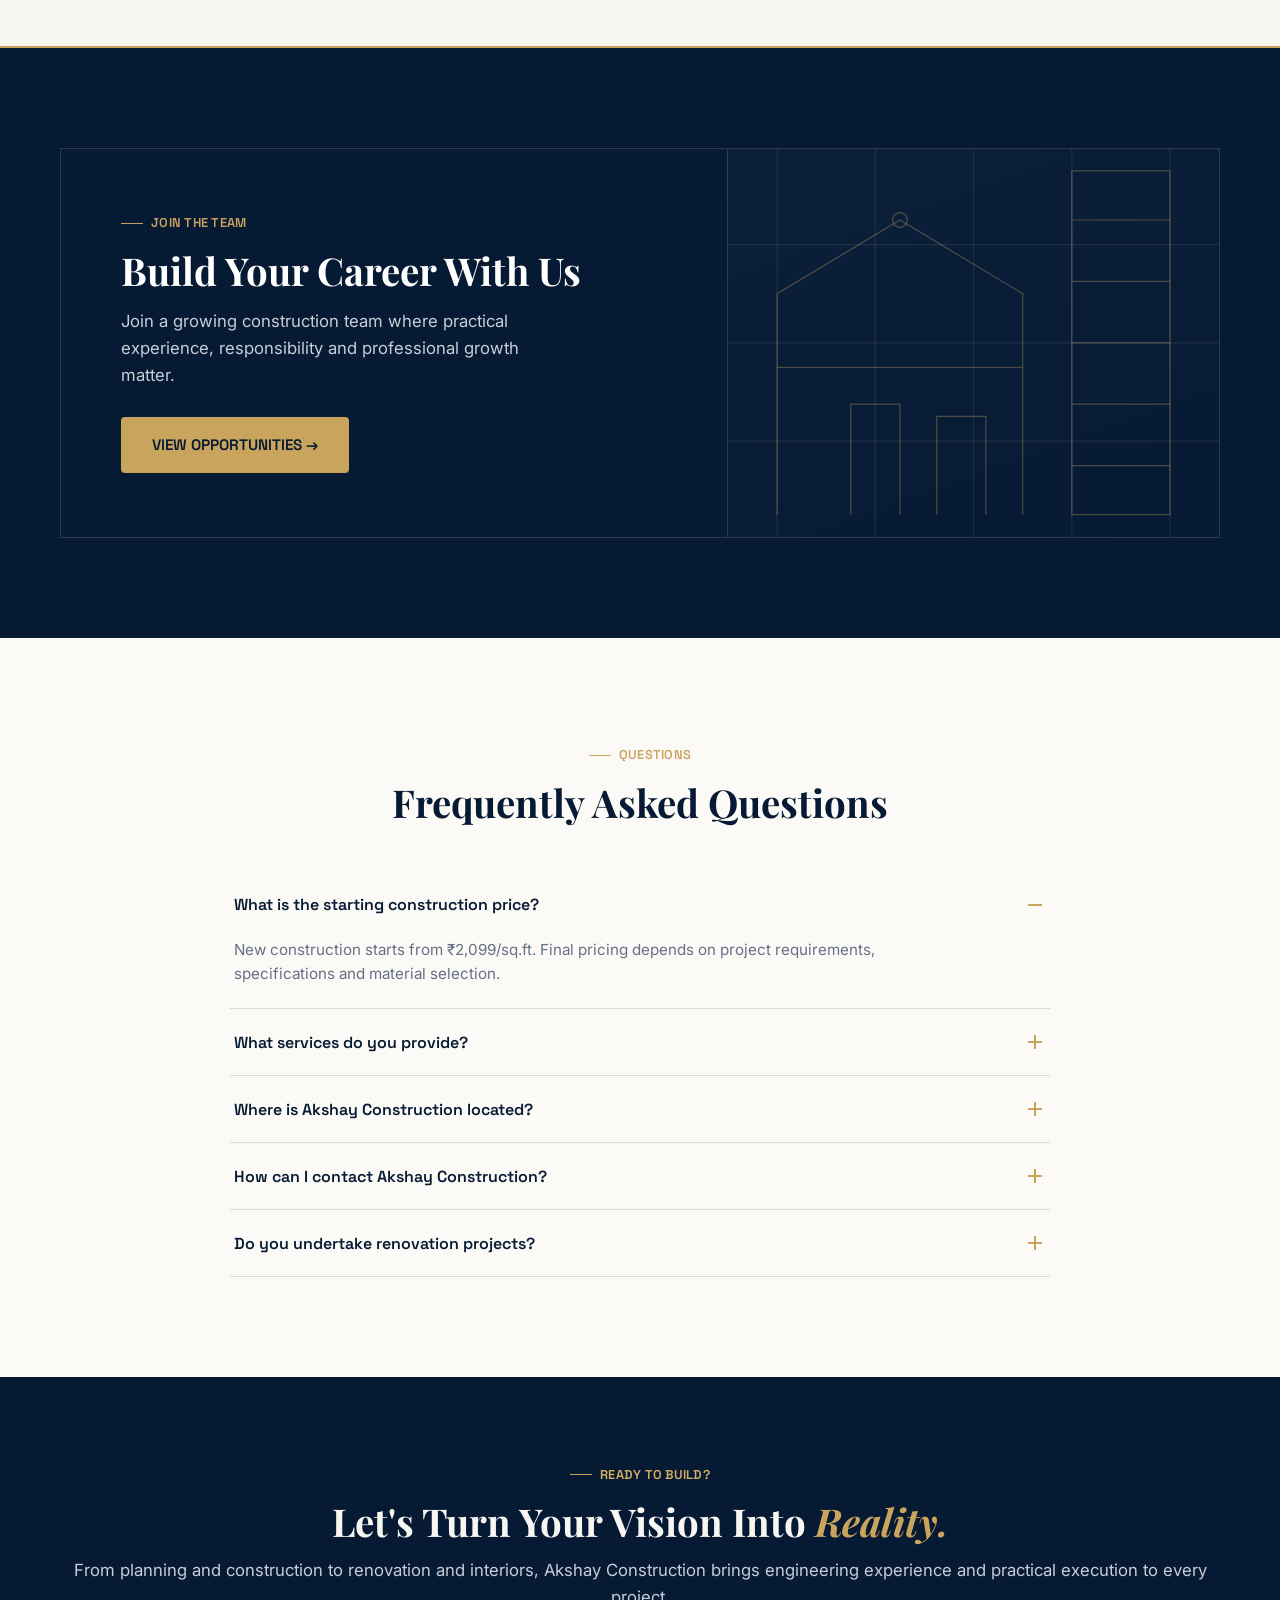
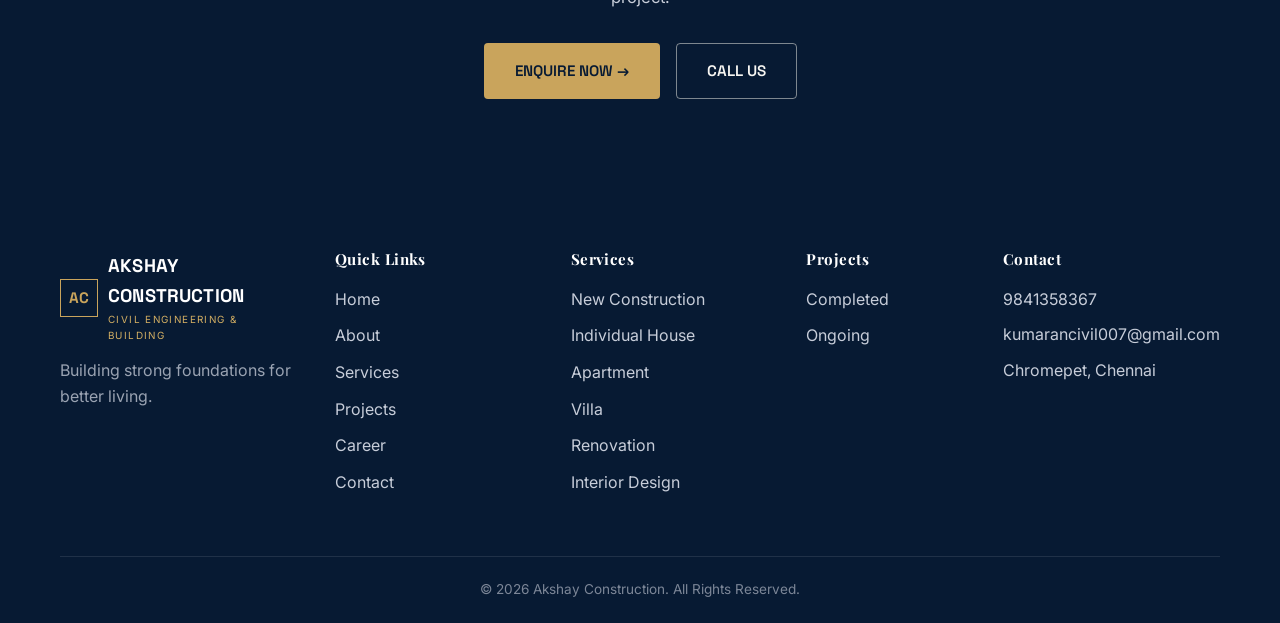
==== commit ed5a17ad: "Update website" ====
--- a/index.html
+++ b/index.html
@@ -16,7 +16,7 @@
 <meta name="twitter:title" content="Akshay Construction | Civil Contractor in Chennai">
 <meta name="twitter:description" content="New construction, individual houses, apartments, villas, renovation &amp; interior design in Chennai. 14+ years of civil engineering experience.">
 
-<link rel="icon" href="images/logo.jpeg" type="image/png">
+<link rel="icon" href="images/logo1.jpeg" type="image/png">
 <link rel="stylesheet" href="css/global.css">
 <link rel="stylesheet" href="css/home.css">
 
@@ -61,7 +61,7 @@
 <header class="navbar">
   <div class="container">
     <a href="index.html" class="brand">
-      <img src="images/logo.jpeg" alt="Akshay Construction Logo" class="brand-logo">
+      <img src="images/logo1.jpeg" alt="Akshay Construction Logo" class="brand-logo">
       <span>AKSHAY CONSTRUCTION<small>CIVIL ENGINEERING &amp; BUILDING</small></span>
     </a>
     <nav class="nav-links">
--- a/css/global.css
+++ b/css/global.css
@@ -376,6 +376,8 @@
   padding:calc(var(--nav-h) + 70px) 0 70px;
   position:relative;
   overflow:hidden;
+  background-size:cover;
+  background-position:center;
 }
 .page-hero::after{
   content:'';
@@ -384,6 +386,19 @@
   width:260px; height:260px;
   border:1px solid rgba(216,167,92,0.25);
   border-radius:50%;
+}
+.page-hero::before{
+  content:'';
+  position:absolute; inset:0;
+  background:linear-gradient(100deg, rgba(7,26,51,0.92) 0%, rgba(7,26,51,0.8) 55%, rgba(7,26,51,0.62) 100%);
+  z-index:0;
+}
+.page-hero .container{ position:relative; z-index:1; }
+.page-hero h1,
+.page-hero .tag,
+.page-hero .breadcrumb,
+.page-hero .breadcrumb a{
+  color:#fff;
 }
 .breadcrumb{
   font-family:var(--font-head);
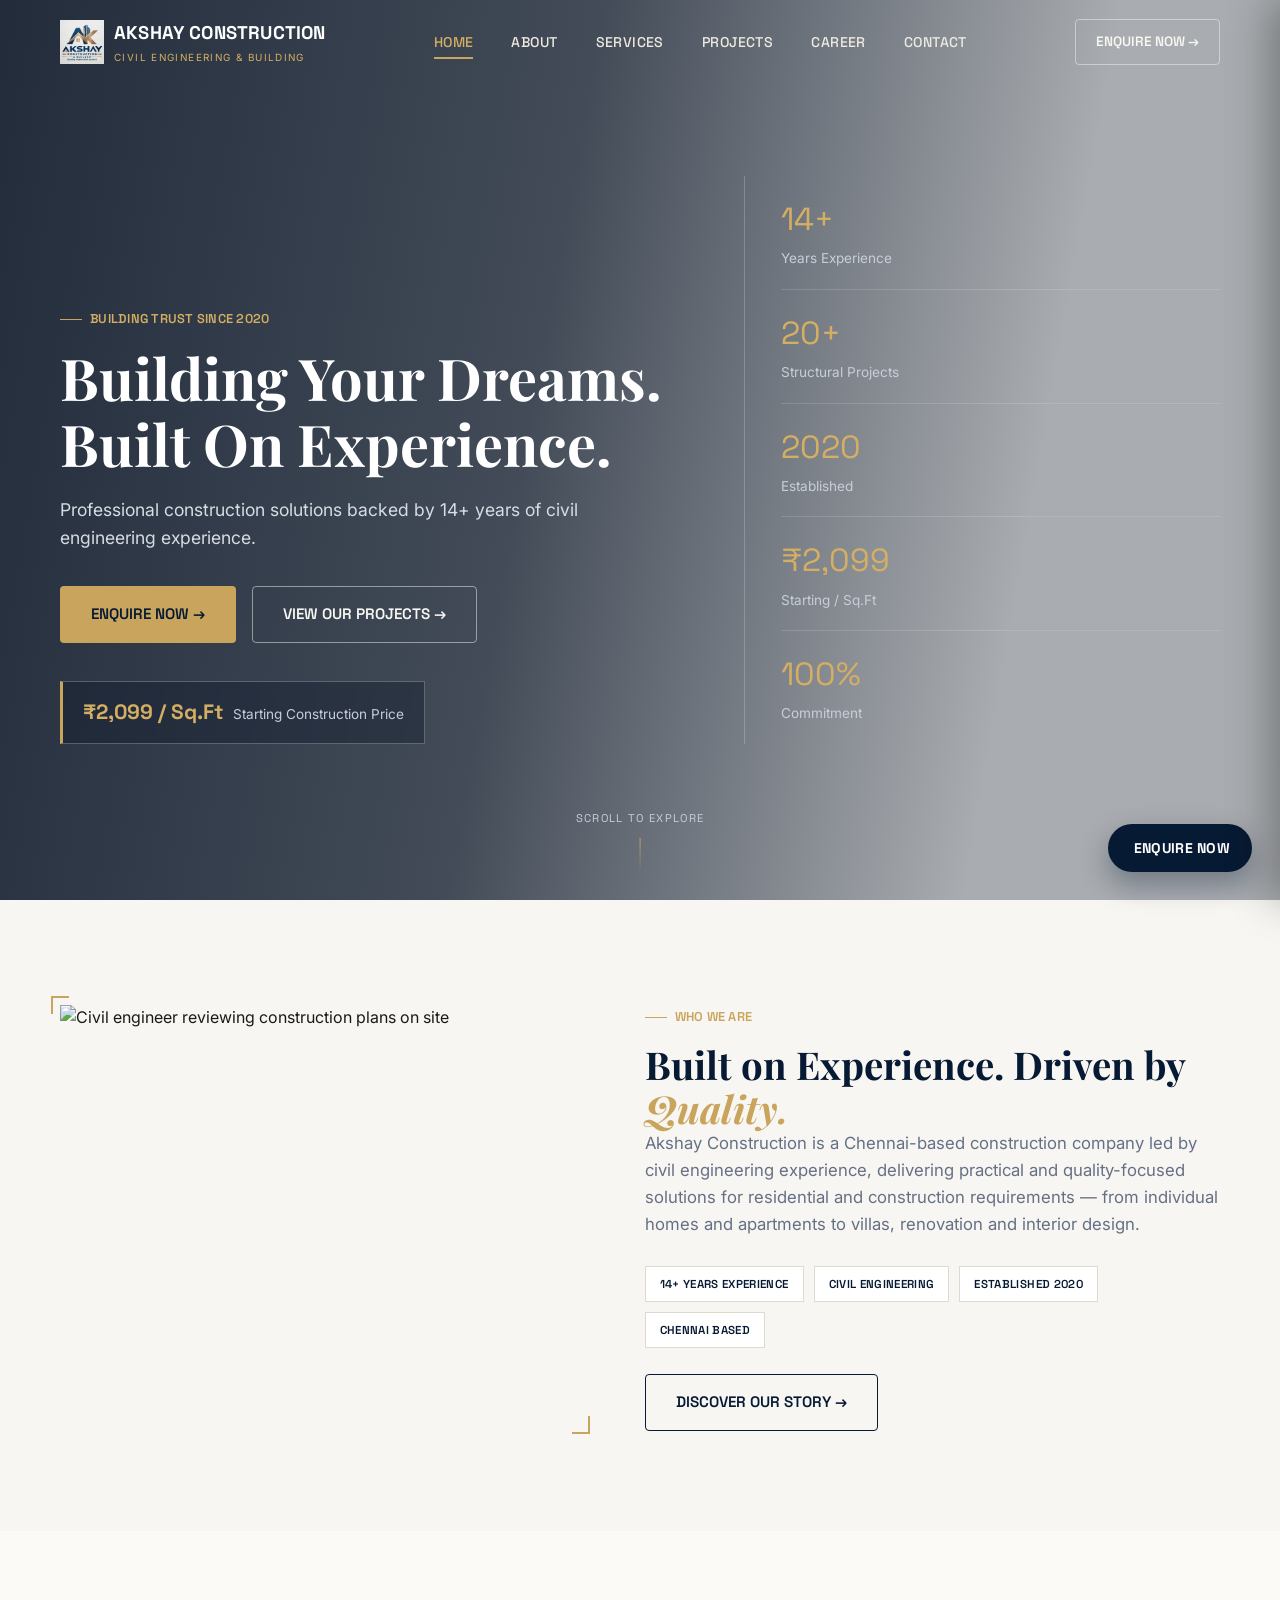
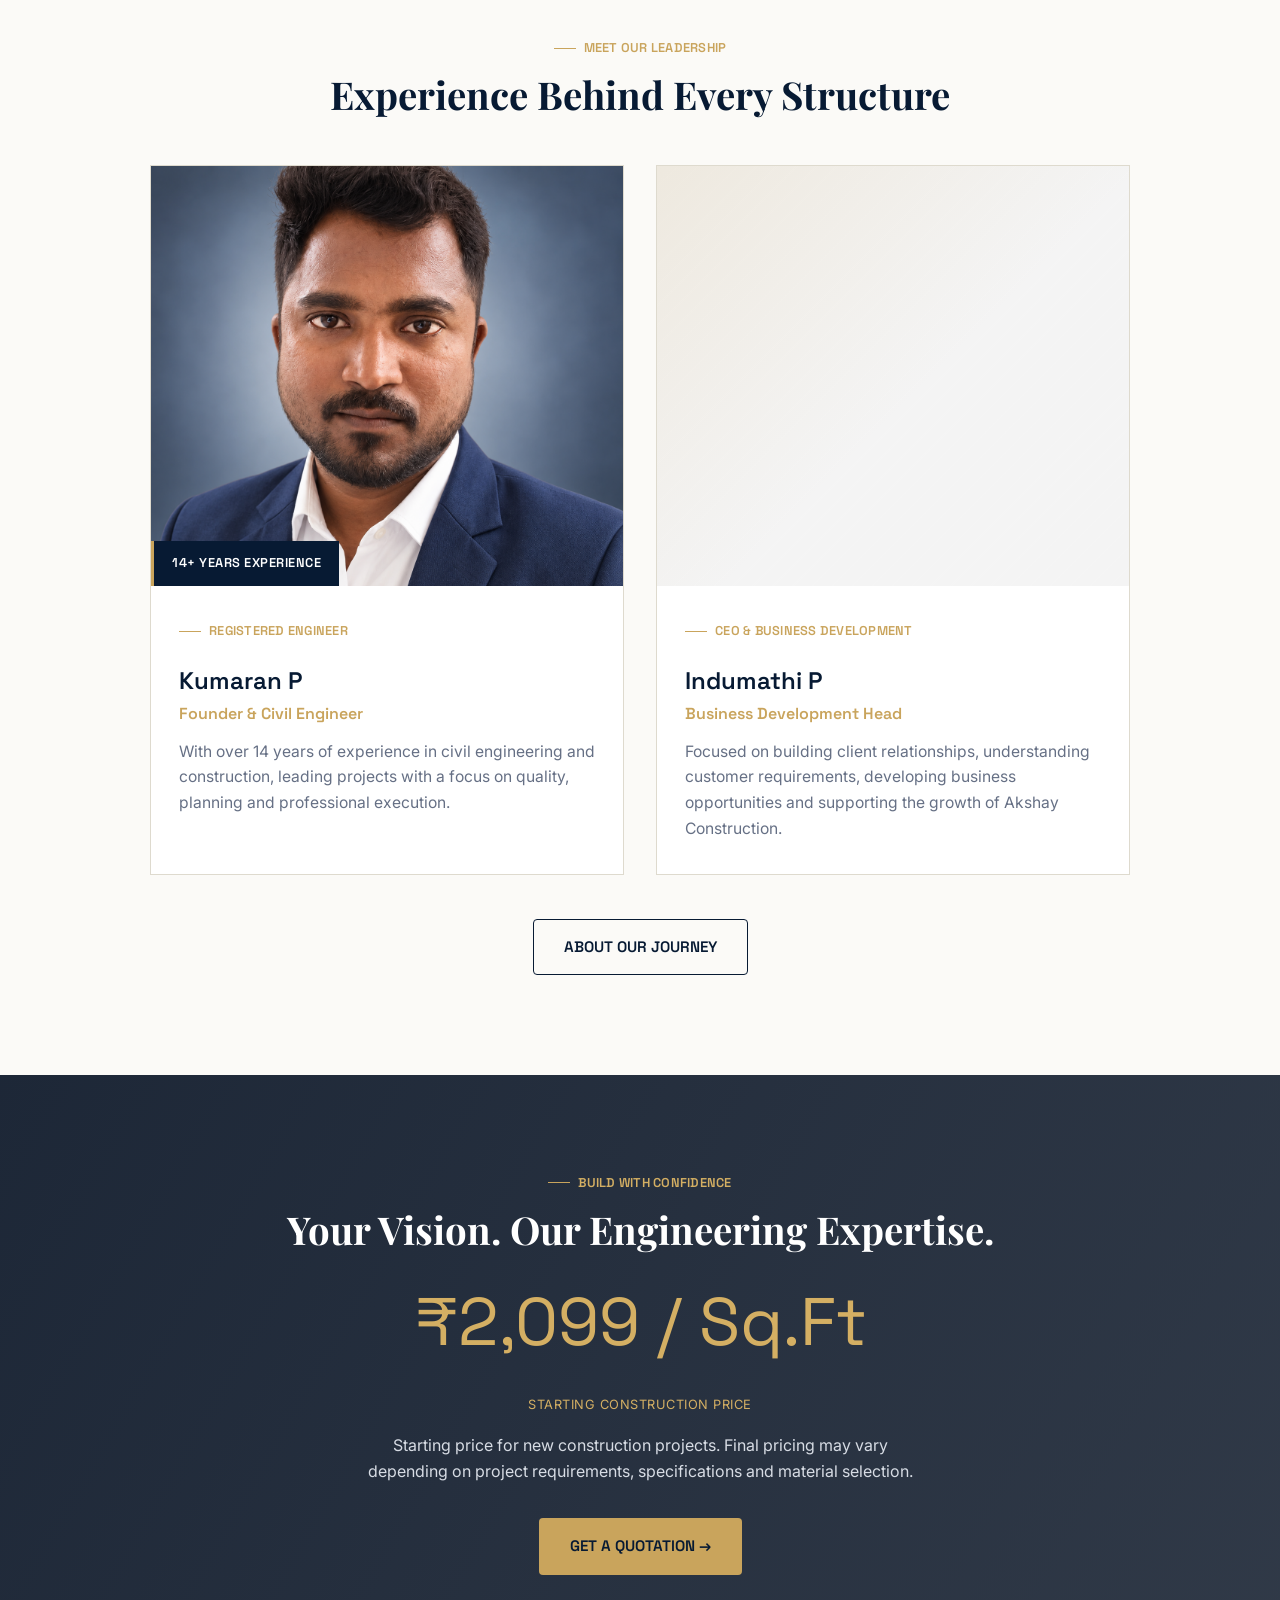
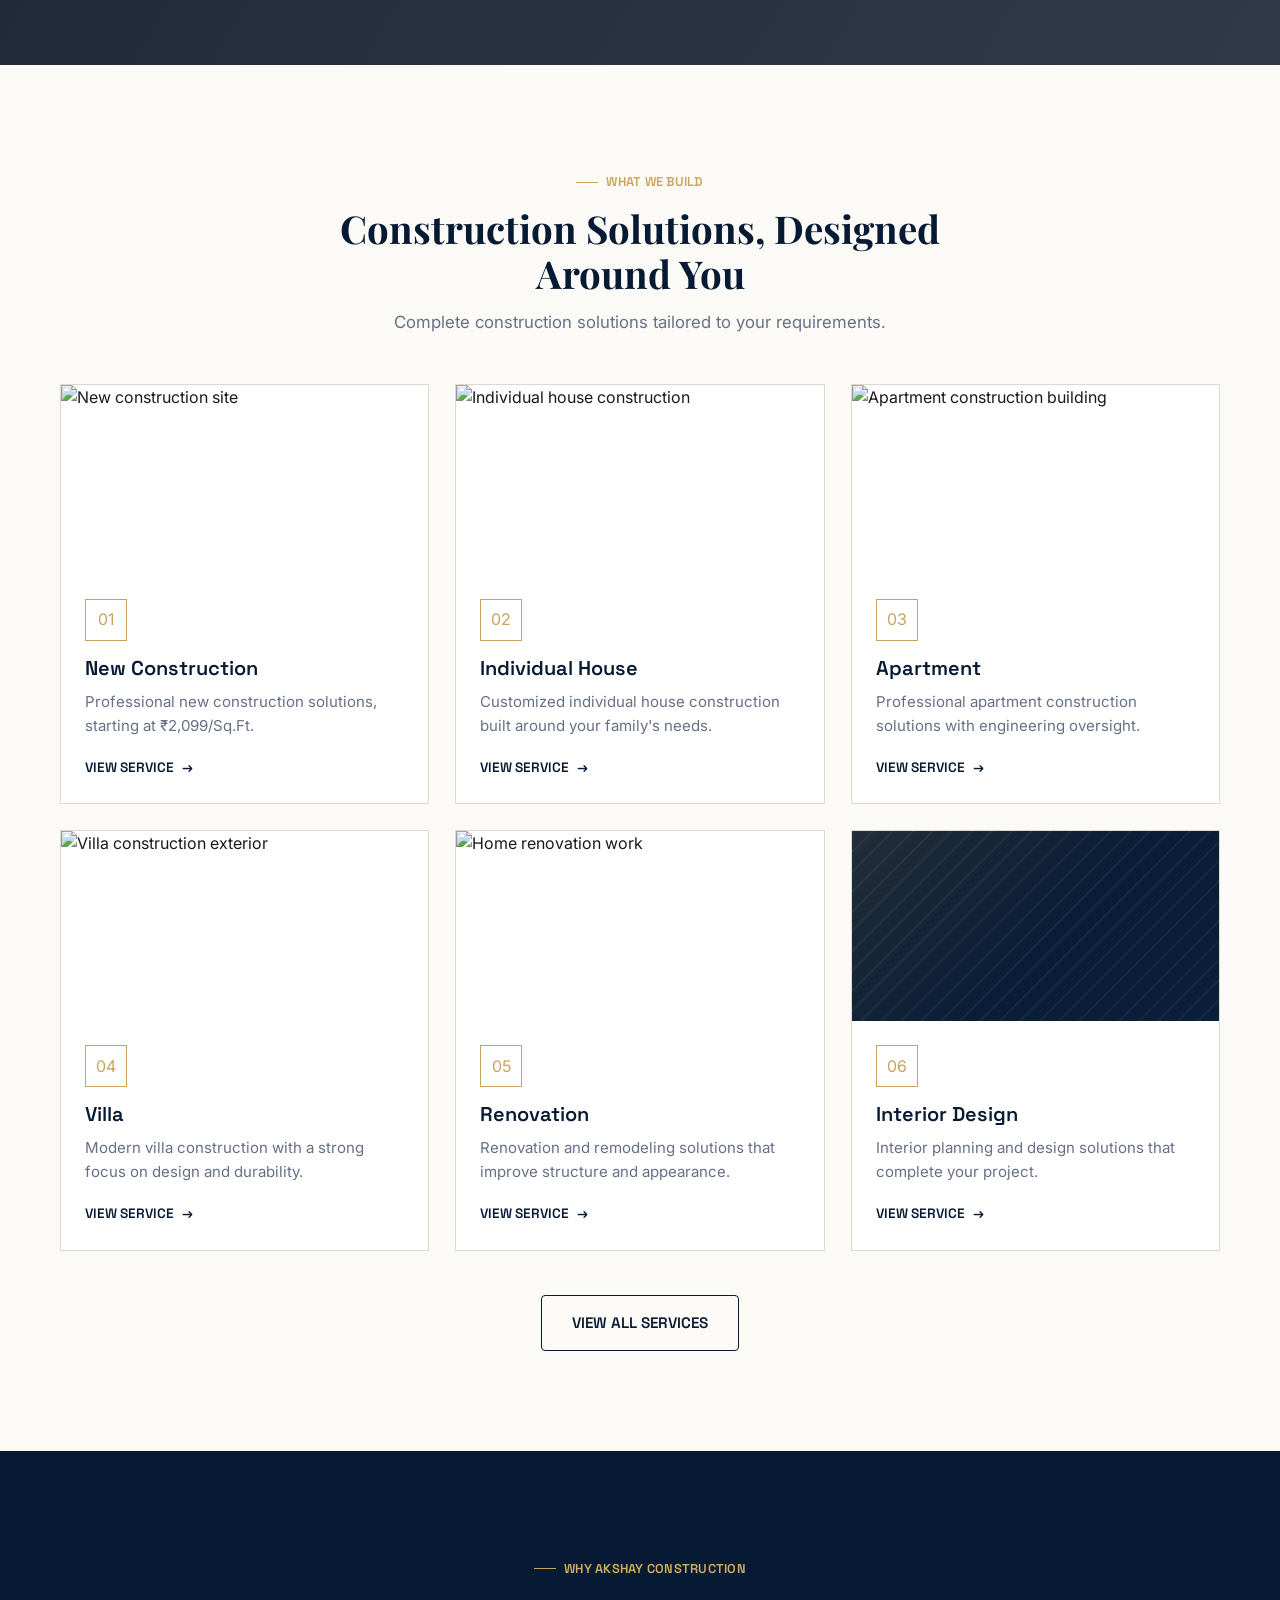
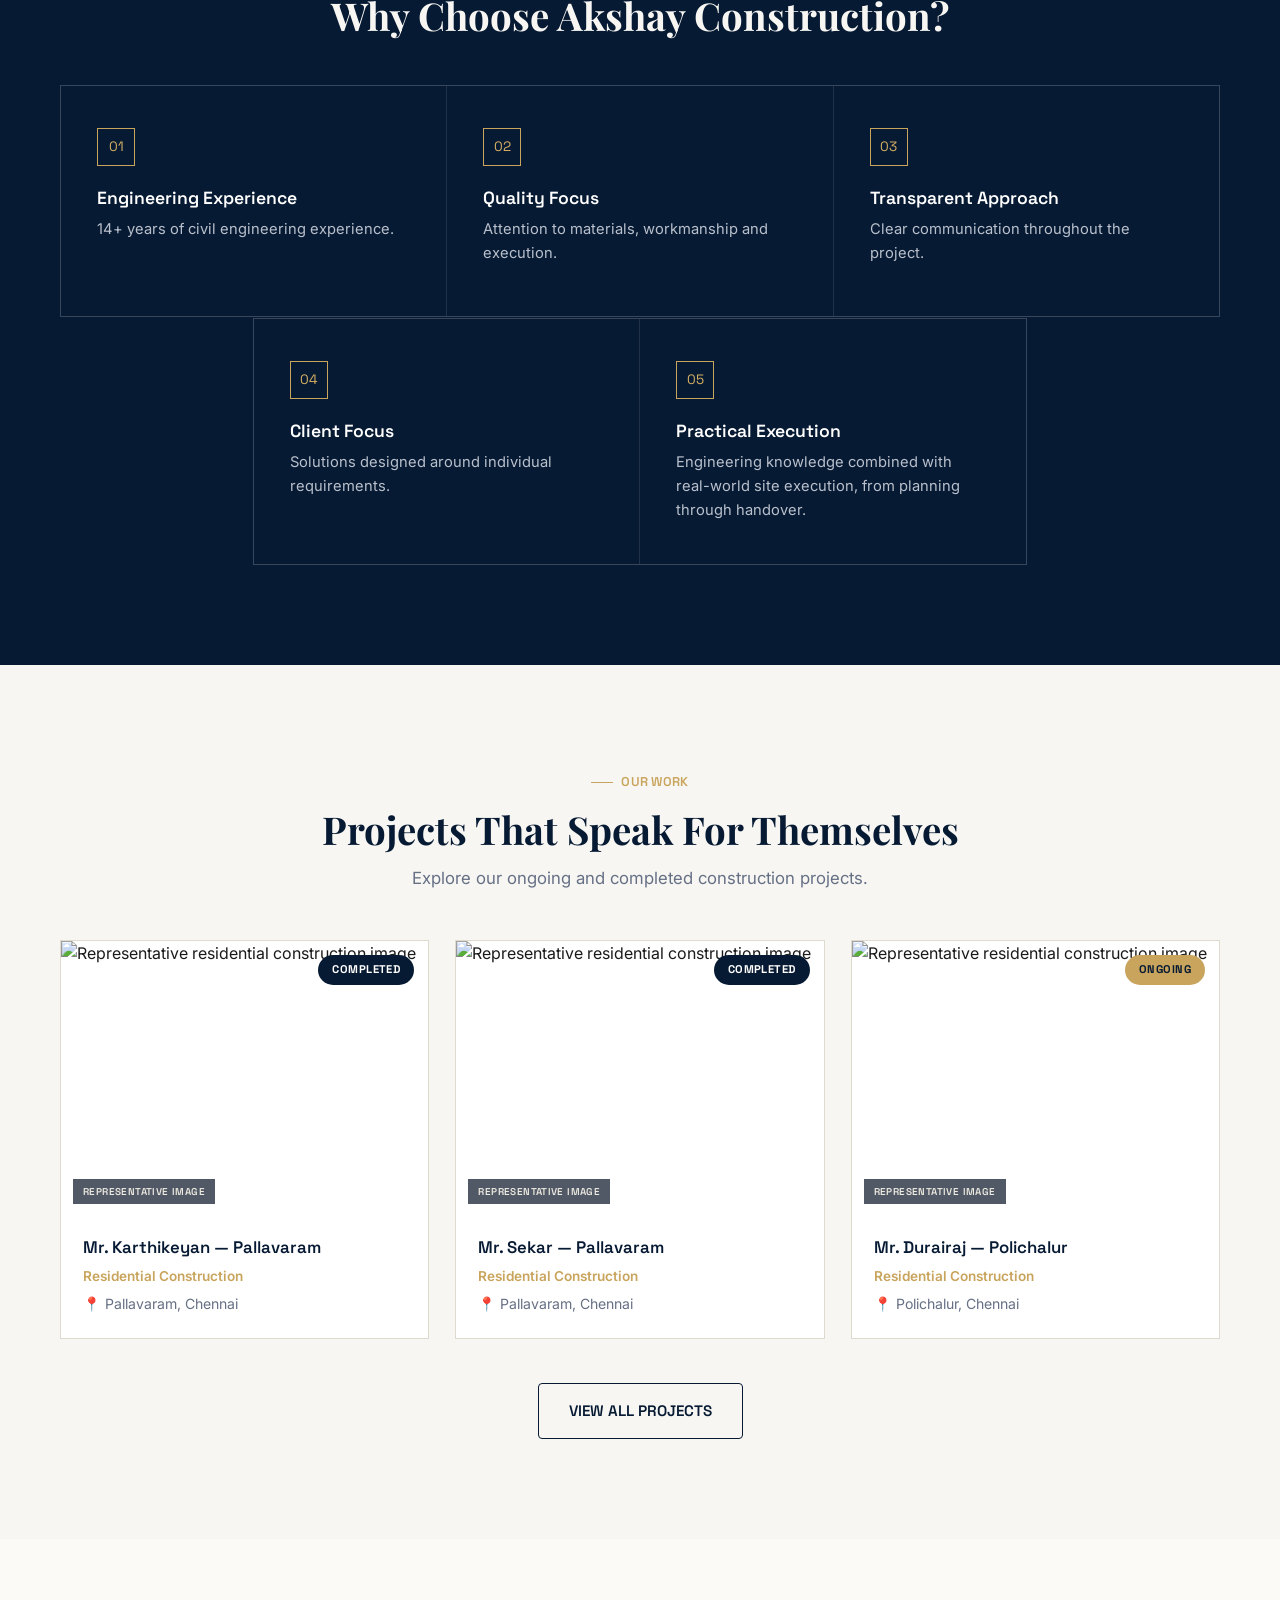
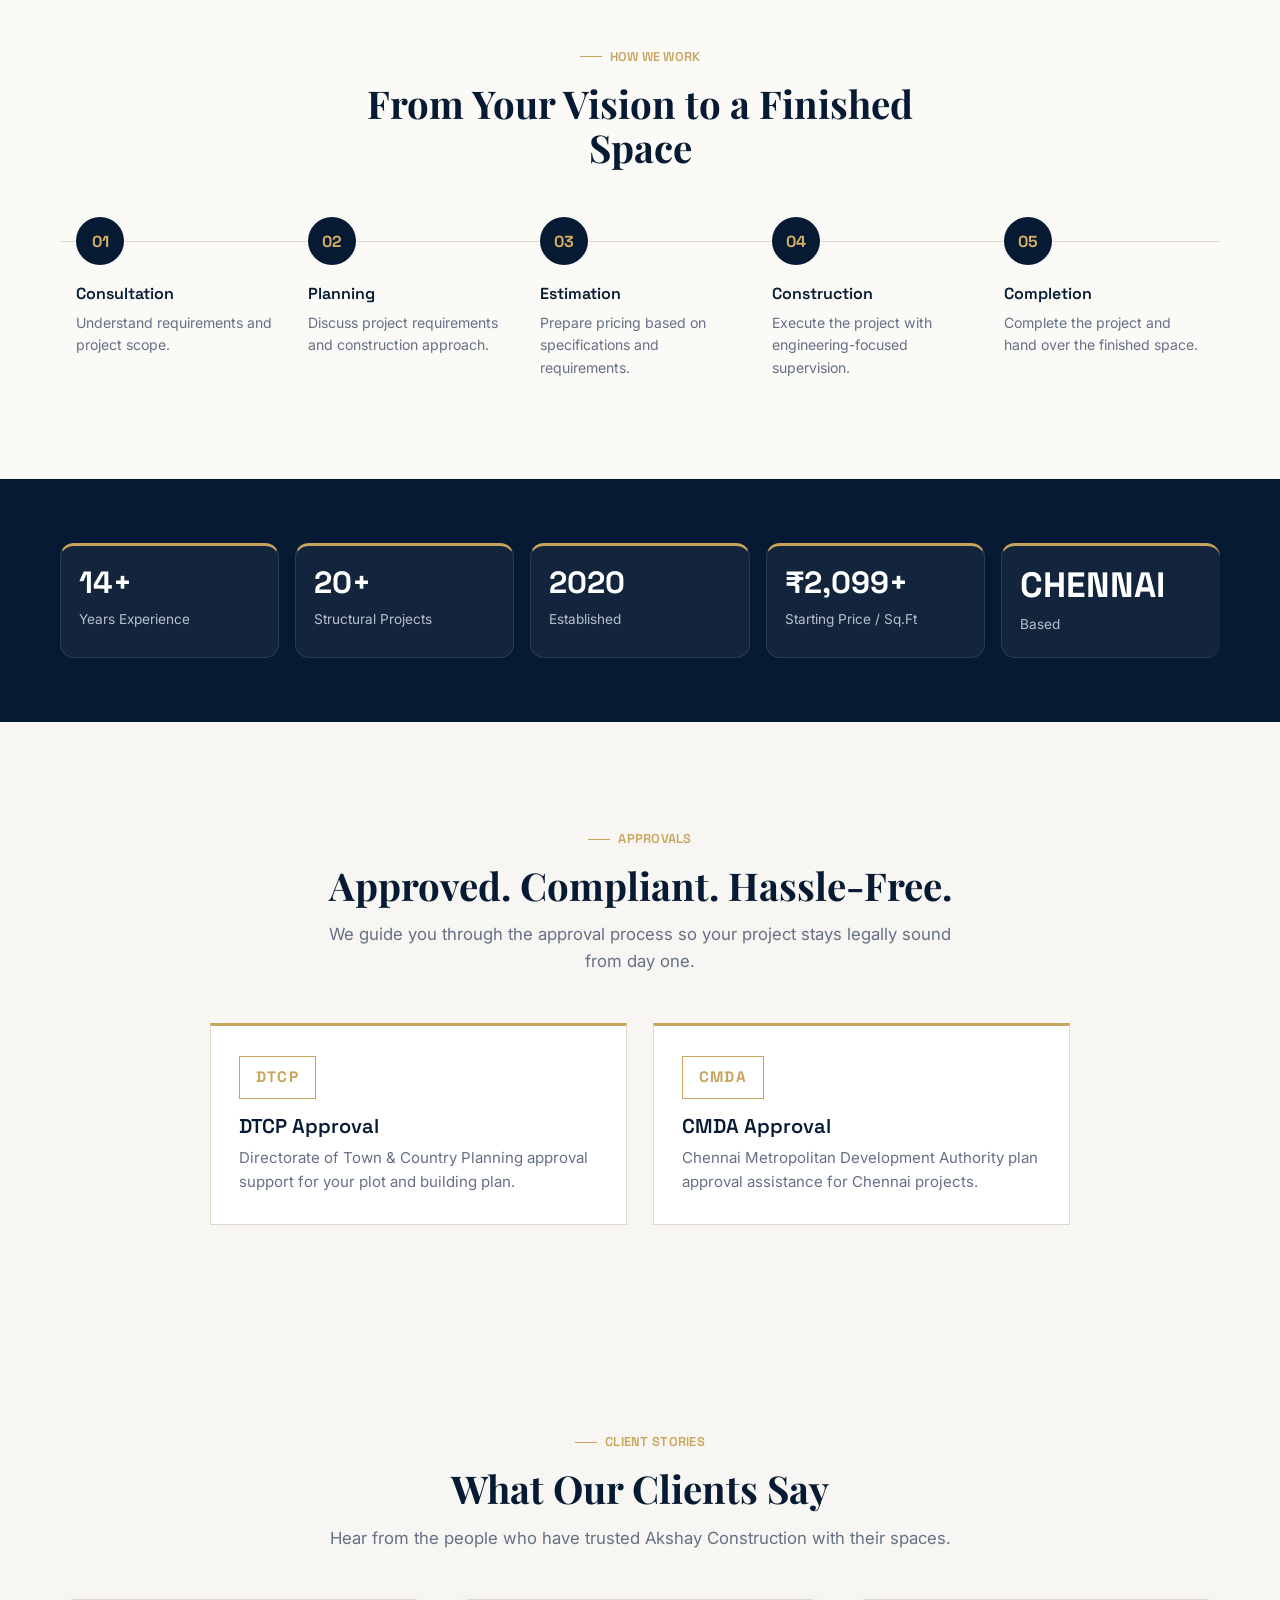
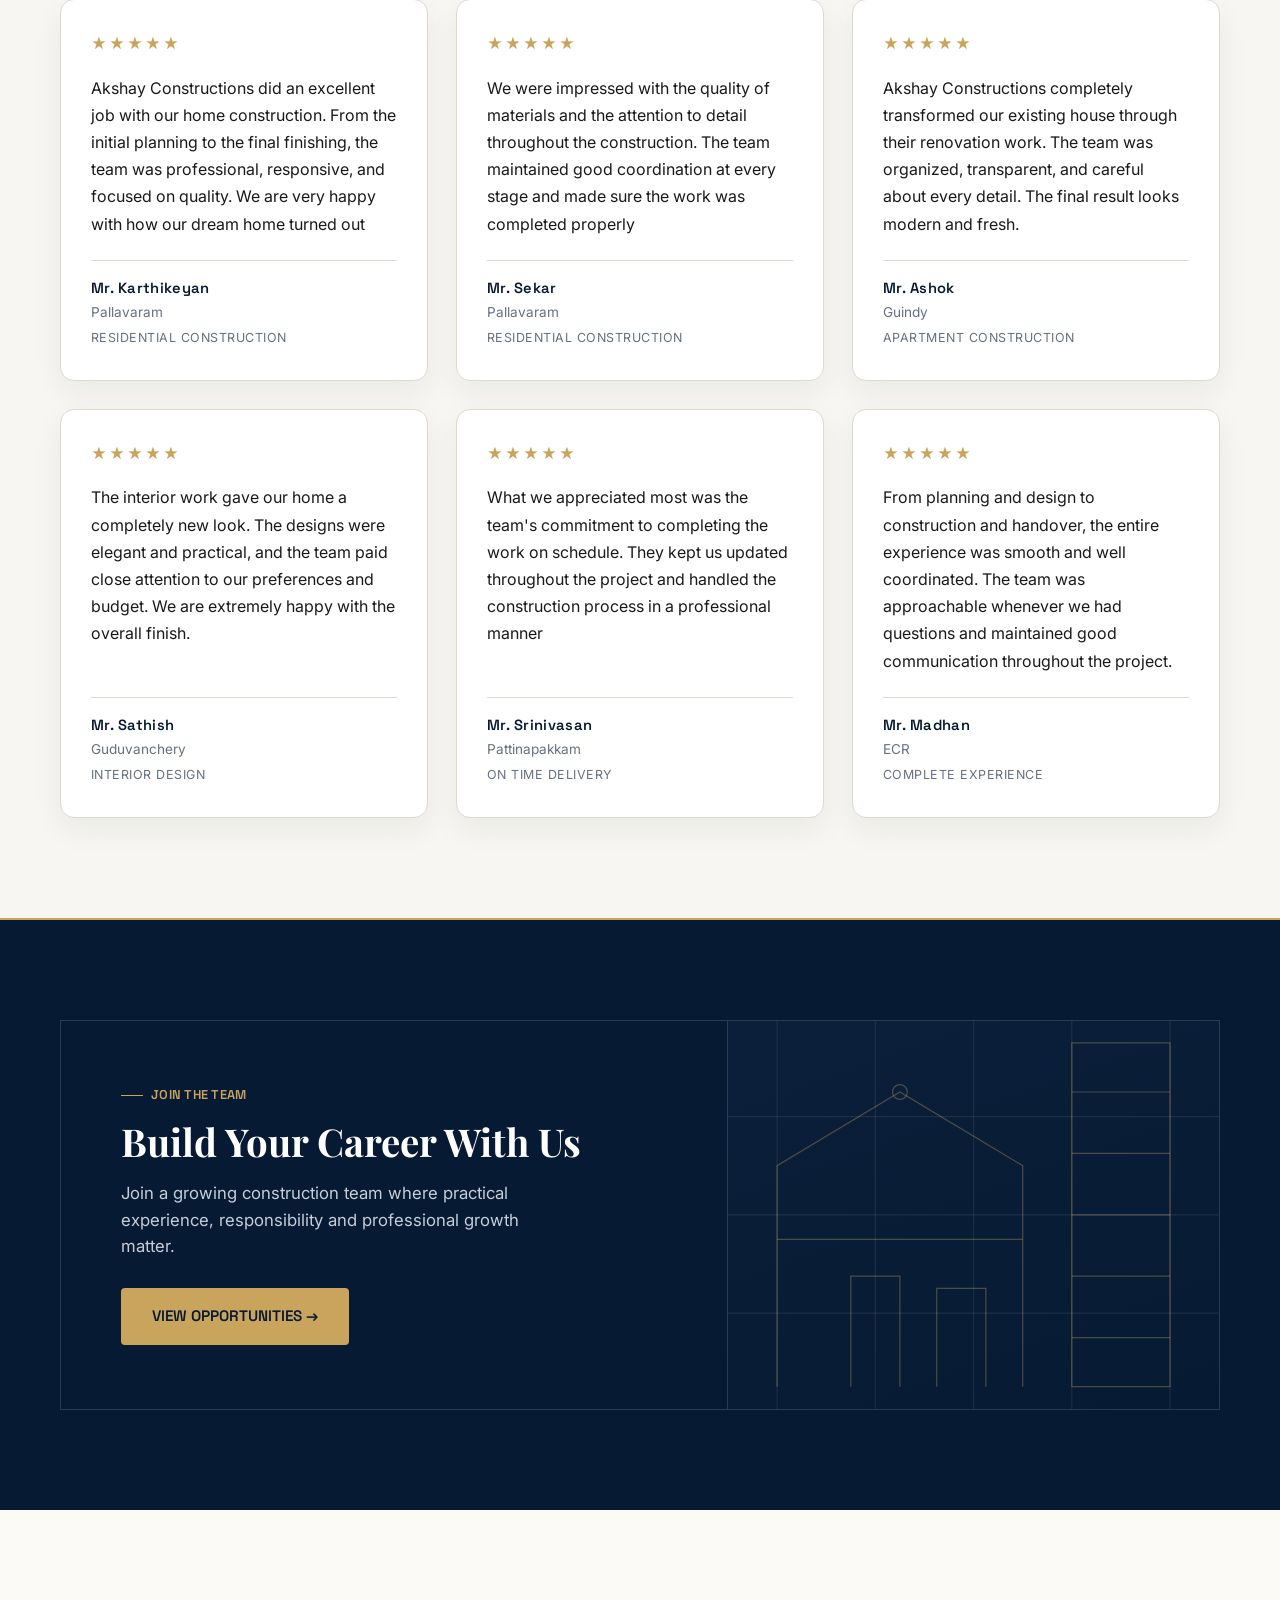
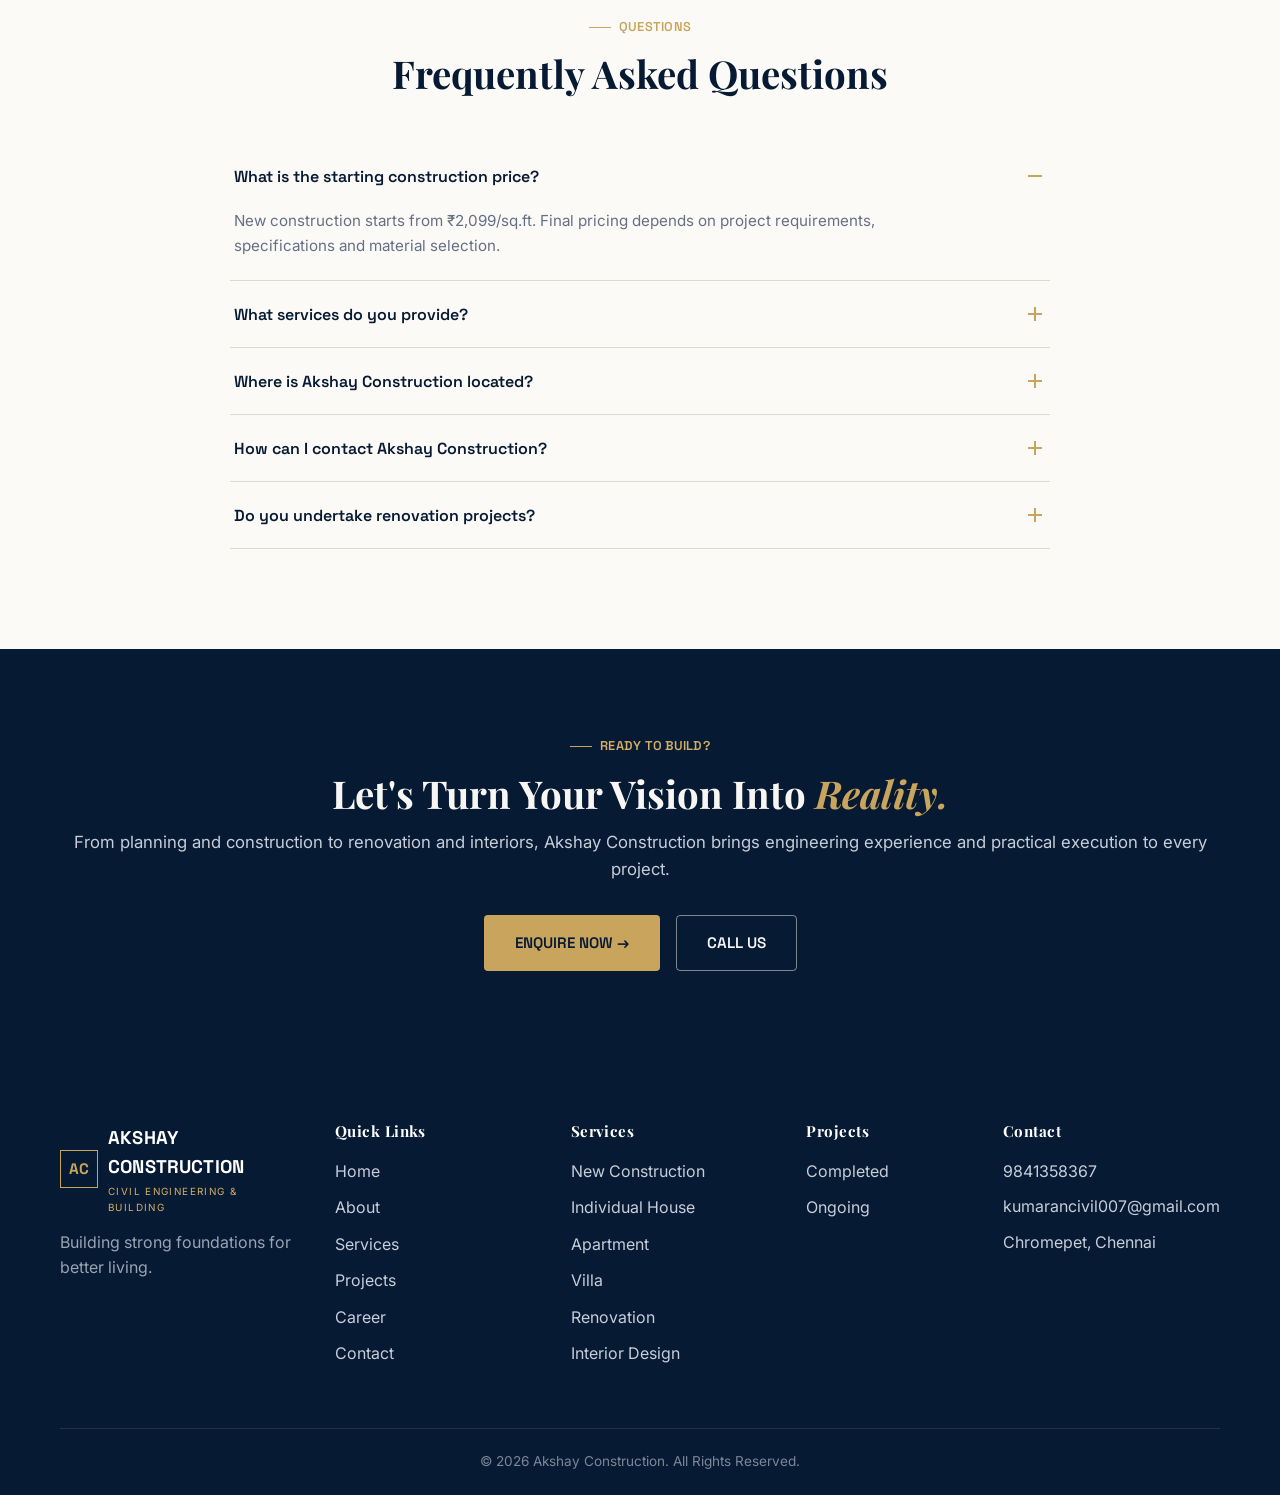
==== commit 1cbad3c6: "Update website design and leadership section" ====
--- a/index.html
+++ b/index.html
@@ -110,9 +110,11 @@
     </div>
     <div class="hero-stats">
       <div class="hero-stat"><span class="num">14+</span><span class="label">Years Experience</span></div>
+        <div class="hero-stat"><span class="num">20+</span><span class="label">Structural Projects</span></div>
       <div class="hero-stat"><span class="num">2020</span><span class="label">Established</span></div>
       <div class="hero-stat"><span class="num">₹2,099</span><span class="label">Starting / Sq.Ft</span></div>
       <div class="hero-stat"><span class="num">100%</span><span class="label">Commitment</span></div>
+    
     </div>
   </div>
   <a href="#about-preview" class="scroll-cue" aria-label="Scroll to explore">
@@ -142,24 +144,44 @@
   </div>
 </section>
 
-<!-- ================= FOUNDER ================= -->
+<!-- ================= LEADERSHIP ================= -->
 <section class="section">
-  <div class="container founder-section">
-    <div class="founder-portrait-wrap reveal">
-      <img src="images/founder.png" alt="Founder and Civil Engineer of Akshay Construction" loading="lazy">
-      <div class="founder-badge">14+ YEARS EXPERIENCE</div>
-    </div>
-    <div class="founder-info reveal">
-      <span class="tag">MEET THE FOUNDER</span>
+  <div class="container">
+    <div class="section-head center reveal">
+      <span class="tag">MEET OUR LEADERSHIP</span>
       <h2>Experience Behind Every Structure</h2>
-      <p class="role">FOUNDER &amp; CIVIL ENGINEER</p>
-      <p class="desc">With over 14 years of experience in civil engineering and construction, the founder brings practical engineering knowledge and a commitment to delivering construction solutions tailored to each client's requirements.</p>
-      <div class="founder-facts">
-        <div><span class="f-label">EXPERIENCE</span><span class="f-value">14+ Years</span></div>
-        <div><span class="f-label">PROFESSION</span><span class="f-value">Civil Engineer</span></div>
-        <div><span class="f-label">COMPANY</span><span class="f-value">Akshay Construction</span></div>
-        <div><span class="f-label">ESTABLISHED</span><span class="f-value">2020</span></div>
-      </div>
+    </div>
+
+    <div class="leaders-grid">
+      <!-- Kumaran -->
+      <article class="leader-card reveal">
+        <div class="leader-photo">
+          <img src="images/founder.png" alt="Kumaran P, Founder and Civil Engineer of Akshay Construction" loading="lazy">
+          <span class="leader-badge">14+ YEARS EXPERIENCE</span>
+        </div>
+        <div class="leader-body">
+          <span class="tag">REGISTERED ENGINEER</span>
+          <h3>Kumaran P</h3>
+          <p class="leader-role">Founder &amp; Civil Engineer</p>
+          <p class="leader-desc">With over 14 years of experience in civil engineering and construction, leading projects with a focus on quality, planning and professional execution.</p>
+        </div>
+      </article>
+
+      <!-- Indumathi -->
+      <article class="leader-card reveal">
+        <div class="leader-photo">
+          <img src="images/founder2.jpeg" alt="Indumathi P, Business Development Head of Akshay Construction" loading="lazy">
+        </div>
+        <div class="leader-body">
+          <span class="tag">CEO &amp; BUSINESS DEVELOPMENT</span>
+          <h3>Indumathi P</h3>
+          <p class="leader-role">Business Development Head</p>
+          <p class="leader-desc">Focused on building client relationships, understanding customer requirements, developing business opportunities and supporting the growth of Akshay Construction.</p>
+        </div>
+      </article>
+    </div>
+
+    <div class="section-foot">
       <a href="about.html" class="btn btn--outline">ABOUT OUR JOURNEY</a>
     </div>
   </div>
@@ -342,6 +364,7 @@
   <div class="container">
     <div class="experience-strip">
       <div class="experience-item reveal"><span class="num" data-counter="14+">0</span><span class="label">Years Experience</span></div>
+       <div class="experience-item reveal"><span class="num" data-counter="20+">0</span><span class="label">Structural Projects</span></div>
       <div class="experience-item reveal"><span class="num" data-counter="2020">0</span><span class="label">Established</span></div>
       <div class="experience-item reveal"><span class="num" data-counter="₹2,099+">₹0</span><span class="label">Starting Price / Sq.Ft</span></div>
       <div class="experience-item reveal"><span class="num" style="font-size:clamp(1.6rem,3vw,2.2rem);">CHENNAI</span><span class="label">Based</span></div>
@@ -349,6 +372,28 @@
   </div>
 </section>
 
+<!-- ================= APPROVALS ================= -->
+<section class="section section--alt">
+  <div class="container">
+    <div class="section-head center reveal">
+      <span class="tag">APPROVALS</span>
+      <h2>Approved. Compliant. Hassle-Free.</h2>
+      <p>We guide you through the approval process so your project stays legally sound from day one.</p>
+    </div>
+    <div class="approvals-grid">
+      <div class="approval-card reveal">
+        <div class="approval-badge">DTCP</div>
+        <h3>DTCP Approval</h3>
+        <p>Directorate of Town &amp; Country Planning approval support for your plot and building plan.</p>
+      </div>
+      <div class="approval-card reveal">
+        <div class="approval-badge">CMDA</div>
+        <h3>CMDA Approval</h3>
+        <p>Chennai Metropolitan Development Authority plan approval assistance for Chennai projects.</p>
+      </div>
+    </div>
+  </div>
+</section>
 <!-- ================= CLIENT STORIES (REVIEWS) =================
      Client reviews have not been verified/supplied yet. Rather than
      show placeholder/fake testimonials, this renders a polished,
--- a/css/home.css
+++ b/css/home.css
@@ -211,4 +211,136 @@
   .why-card{ width:100%; min-height:auto; height:auto; padding:30px 24px; }
 }
 
-
+/* ---- Stat cards (compact) ---- */
+.experience-strip{
+  display:grid;
+  grid-template-columns:repeat(5, 1fr);
+  gap:16px;
+  border:none;
+}
+.experience-item{
+  background:rgba(255,255,255,0.05);
+  border:1px solid rgba(255,255,255,0.1);
+  border-top:3px solid var(--gold);
+  border-radius:14px;
+  padding:20px 18px;
+  text-align:left;
+}
+.experience-item .num{
+  display:block;
+  font-family:var(--font-head);
+  font-weight:700;
+  font-size:clamp(1.5rem,2.4vw,2rem);
+  color:#fff;
+  margin-bottom:6px;
+  line-height:1.1;
+}
+.experience-item .label{
+  color:#B9C0CC;
+  font-size:0.85rem;
+  line-height:1.35;
+}
+
+@media (max-width: 1024px){
+  .experience-strip{ grid-template-columns:repeat(3, 1fr); }
+}
+@media (max-width: 600px){
+  .experience-strip{ grid-template-columns:repeat(2, 1fr); gap:12px; }
+  .experience-item{ padding:16px 14px; }
+}
+/* ---- Leadership ---- */
+.leaders-grid{
+  display:grid;
+  grid-template-columns:repeat(2, 1fr);
+  gap:32px;
+  max-width:980px;
+  margin:0 auto;
+}
+.leader-card{
+  background:#fff;
+  border:1px solid var(--line);
+  overflow:hidden;
+  transition:transform .3s ease, box-shadow .3s ease;
+}
+.leader-card:hover{
+  transform:translateY(-6px);
+  box-shadow:0 18px 40px rgba(15,26,43,0.12);
+}
+.leader-photo{
+  position:relative;
+  height:420px;
+  background:#f4f4f4;
+  overflow:hidden;
+}
+.leader-photo img{
+  width:100%;
+  height:100%;
+  object-fit:cover;
+  object-position:center top;
+  display:block;
+}
+.leader-badge{
+  position:absolute;
+  left:0; bottom:0;
+  background:var(--navy-900);
+  color:#fff;
+  font-family:var(--font-head);
+  font-weight:600;
+  font-size:0.8rem;
+  letter-spacing:0.04em;
+  padding:12px 18px;
+  border-left:3px solid var(--gold);
+}
+.leader-body{ padding:28px 28px 32px; }
+.leader-body h3{ margin:12px 0 6px; font-size:1.5rem; }
+.leader-role{
+  color:var(--gold);
+  font-family:var(--font-head);
+  font-weight:600;
+  margin-bottom:12px;
+}
+.leader-desc{
+  color:var(--ink-soft);
+  font-size:0.98rem;
+  line-height:1.65;
+  overflow-wrap:break-word;
+}
+
+@media (max-width: 800px){
+  .leaders-grid{ grid-template-columns:1fr; }
+  .leader-photo{ height:360px; }
+}
+/* ---- Approvals ---- */
+.approvals-grid{
+  display:grid;
+  grid-template-columns:repeat(2, 1fr);
+  gap:26px;
+  max-width:860px;
+  margin:0 auto;
+}
+.approval-card{
+  background:#fff;
+  border:1px solid var(--line);
+  border-top:3px solid var(--gold);
+  padding:30px 28px;
+  display:flex;
+  flex-direction:column;
+  gap:8px;
+}
+.approval-badge{
+  align-self:flex-start;
+  font-family:var(--font-head);
+  font-weight:700;
+  font-size:0.95rem;
+  letter-spacing:0.08em;
+  color:var(--gold);
+  border:1px solid var(--gold);
+  padding:8px 16px;
+  margin-bottom:8px;
+}
+.approval-card h3{ margin:0; }
+.approval-card p{ color:var(--ink-soft); font-size:0.94rem; margin:0; }
+
+@media (max-width: 700px){
+  .approvals-grid{ grid-template-columns:1fr; }
+}
